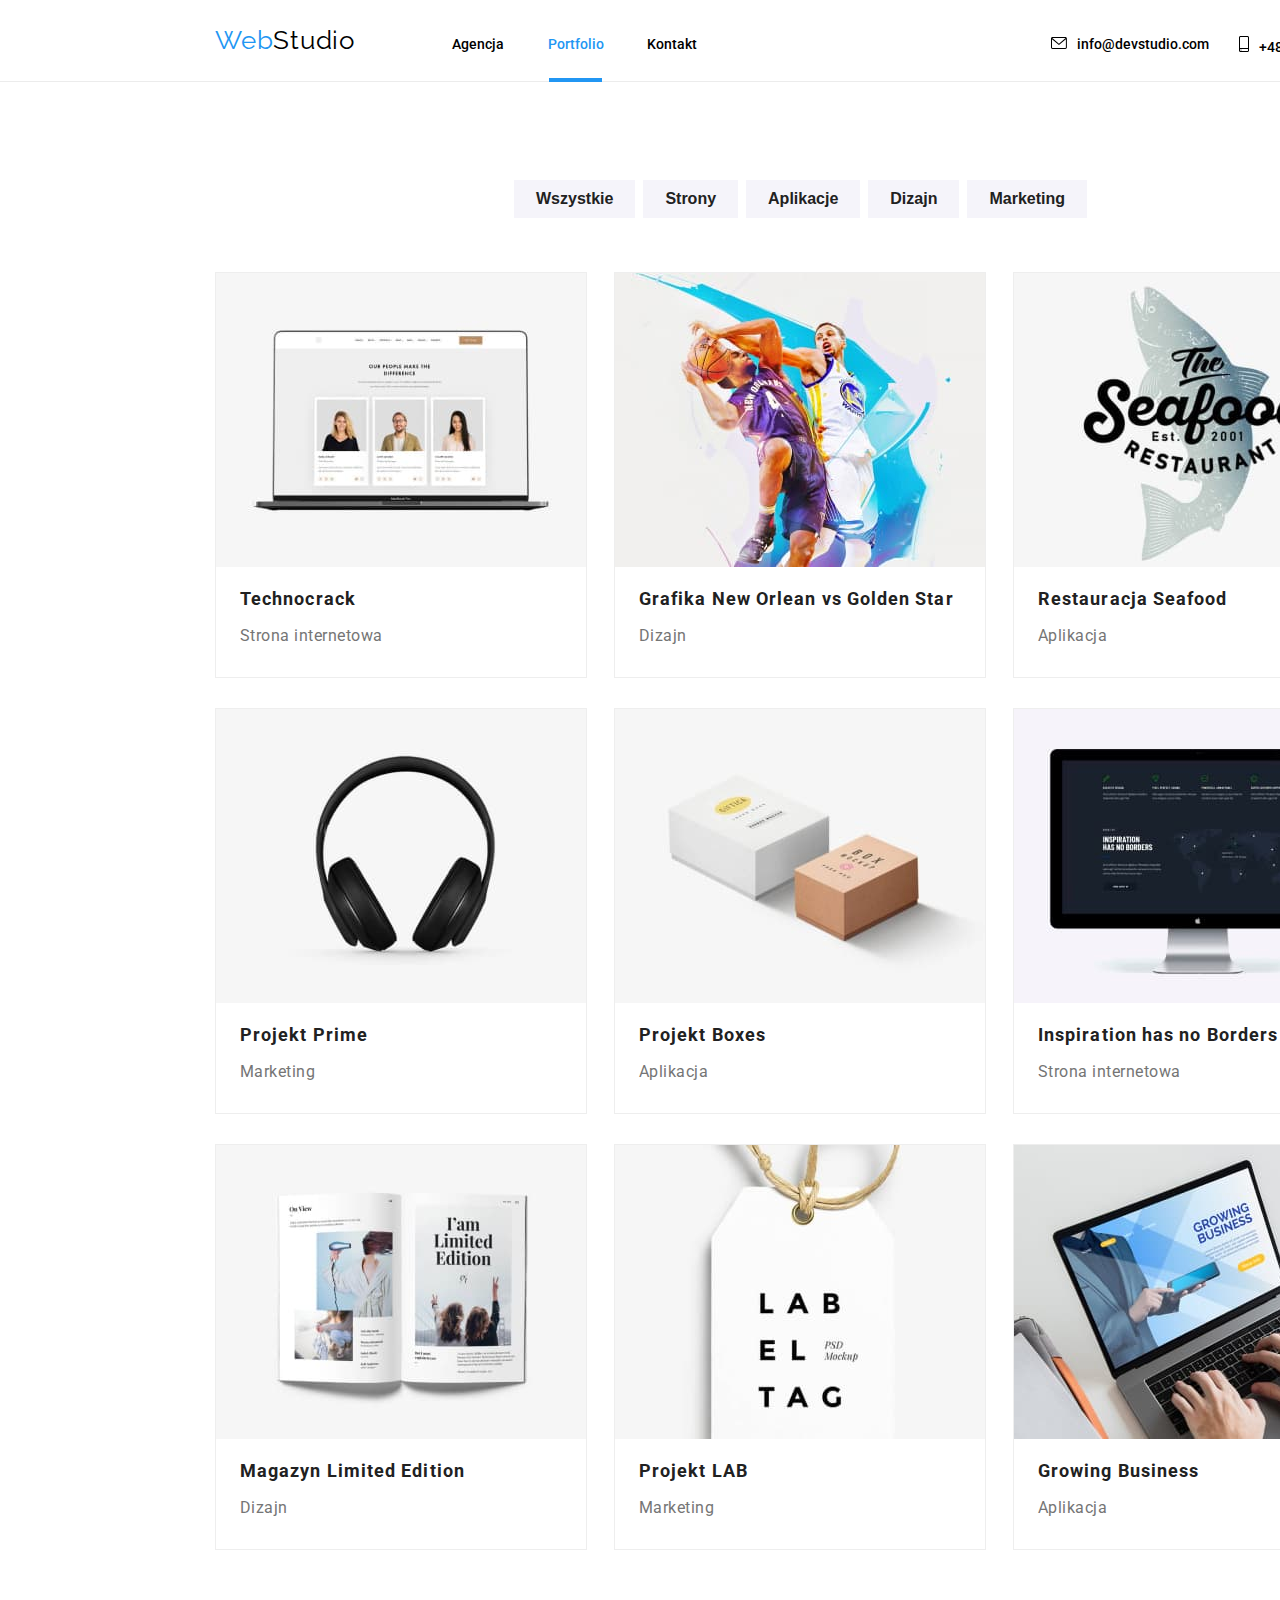
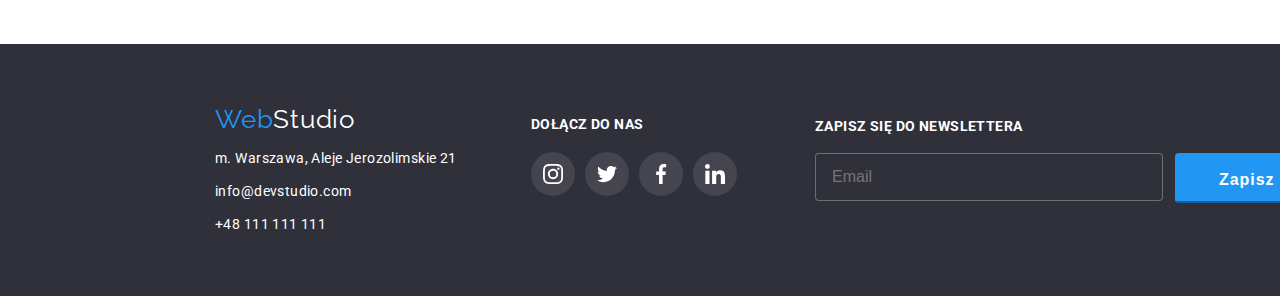
==== portfolio.html @ 8ea27a70 "Initial fiels" ====
<!DOCTYPE html>
<html lang="pl">

<head>
    <meta charset="UTF-8">
    <meta http-equiv="X-UA-Compatible" content="IE=edge">
    <meta name="viewport" content="width=device-width, initial-scale=1.0">
    <title>web-studio-portfolio</title>
    <link rel="preconnect" href="https://fonts.googleapis.com">
    <link rel="preconnect" href="https://fonts.gstatic.com" crossorigin>
    <link
        href="https://fonts.googleapis.com/css2?family=Raleway:wght@700&family=Roboto:wght@400;500;700;900&display=swap"
        rel="stylesheet">
    <style>
        @import url('https://fonts.googleapis.com/css2?family=Raleway:wght@700&family=Roboto:wght@400;500;700;900&display=swap');
    </style>
    <link rel="stylesheet" href="./css/modern-normalize.css">
    <link rel="stylesheet" href="./css/main.css">
</head>

<body>
    <header>
        <div class="header--portfolio">
            <div class="header__logo"><a class="link link--header" href="index.html" title="WebStudio">
                    <span class="logo">Web</span><span class="logo logo--header">Studio</span></a>
                <nav class="header-nav">
                    <div class="header-nav-subpages">
                        <ul class="ul">
                            <li class="header-nav-subpages__element">
                                <a class="link link--header" href="index.html" title="WebStudio">Agencja</a>
                                <div class="header__linkUnderline"></div>
                            </li>
                            <li class="header-nav-subpages__element">
                                <a class="link link--active" href="portfolio.html"
                                    title="Portfolio WebStudio">Portfolio</a>
                            </li>
                            <li class="header-nav-subpages__element">
                                <a class="link link--header" href="kontakt.html" title="Kontakt">Kontakt</a>
                                <div class="header__linkUnderline"></div>
                            </li>
                        </ul>
                    </div>
                    <div class="header-nav-contact">
                        <ul class="ul header-nav-contact_list">
                            <li class="header-nav-contact__element">
                                <a class="link link--header" href="mailto:info@devstudio.com"><svg
                                        id="header-nav-contact__icon-envelope">
                                        <use href="./images/icons.svg#icon-envelope"></use>
                                    </svg>info@devstudio.com</a>
                            </li>
                            <li class="header-nav-contact__element">
                                <a class="link link--header" href="tel:+48111111"><svg
                                        id="header-nav-contact__icon-smartphone">
                                        <use href="./images/icons.svg#icon-smartphone"></use>
                                    </svg>+48 111 111 111</a>
                            </li>
                        </ul>
                    </div>
                </nav>
            </div>
        </div>
    </header>
    <main class="container">
        <div class="portfolio">
            <nav class="portfolio-nav">
                <ul class="portfolio-nav__subpages">
                    <li>
                        <div class="portfolio-nav__subpage"><button class="portfolio-nav__btn"
                                type="button">Wszystkie</button>
                        </div>
                    </li>
                    <li>
                        <div class="portfolio-nav__subpage"><button class="portfolio-nav__btn"
                                type="button">Strony</button>
                        </div>
                    </li>
                    <li>
                        <div class="portfolio-nav__subpage"><button class="portfolio-nav__btn"
                                type="button">Aplikacje</button>
                        </div>
                    </li>
                    <li>
                        <div class="portfolio-nav__subpage"><button class="portfolio-nav__btn"
                                type="button">Dizajn</button>
                        </div>
                    </li>
                    <li>
                        <div class="portfolio-nav__subpage"><button class="portfolio-nav__btn"
                                type="button">Marketing</button>
                        </div>
                    </li>
                </ul>
            </nav>
        </div>
        <div class="section--portfolio">
            <ul class="ul portfolio__cards">
                <li class="portfolio__card">
                    <div class="portfolio__photo">
                        <figure class="portfolio__figure">
                            <img src="./images/technocrack.jpg" alt="photo of laptop with open webpage of some company"
                                width="370" height="294">
                            <p class="portfolio__text">Technocrack jest popularną platformą wykorzystywaną do
                                rozpowszechniania
                                koronawirusa. Firmy wykorzystują tę platformę do celów szpiegowskich i ataków na
                                niezabezpieczone serwery konkurencji</p>
                        </figure>
                    </div>
                    <div class="portfolio__figcaption">
                        <div class="portfolio__projectName">Technocrack</div>
                        <div class="portfolio__projectType">Strona internetowa</div>
                    </div>
                </li>
                <li class="portfolio__card">
                    <div class="portfolio__photo">
                        <figure class="portfolio__figure">
                            <img src="./images/grafika-new-orlean-vs-golden-star.jpg"
                                alt="two basketball players form New Orlean and Golden Stars teams" width="370"
                                height="294">
                            <p class="portfolio__text">Technocrack jest popularną platformą wykorzystywaną do
                                rozpowszechniania
                                koronawirusa. Firmy wykorzystują tę platformę do celów szpiegowskich i ataków na
                                niezabezpieczone serwery konkurencji</p>
                        </figure>
                    </div>
                    <div class="portfolio__figcaption">
                        <div class="portfolio__projectName">Grafika New Orlean vs Golden Star</div>
                        <div class="portfolio__projectType">Dizajn</div>
                    </div>
                </li>
                <li class="portfolio__card">
                    <div class="portfolio__photo">
                        <figure class="portfolio__figure">
                            <img src="./images/restauracja-seafood.jpg"
                                alt="Logo of The Seafood restaurant with a picture of fhis" width="370" height="294">
                            <p class="portfolio__text">Technocrack jest popularną platformą wykorzystywaną do
                                rozpowszechniania
                                koronawirusa. Firmy wykorzystują tę platformę do celów szpiegowskich i ataków na
                                niezabezpieczone serwery konkurencji</p>
                        </figure>
                    </div>
                    <div class="portfolio__figcaption">
                        <div class="portfolio__projectName">Restauracja Seafood</div>
                        <div class="portfolio__projectType">Aplikacja</div>
                    </div>
                </li>
                <li class="portfolio__card">
                    <div class="portfolio__photo">
                        <figure class="portfolio__figure">
                            <img src="./images/projekt-prime.jpg" alt="Black headphones" width="370" height="294">
                            <p class="portfolio__text">Technocrack jest popularną platformą wykorzystywaną do
                                rozpowszechniania
                                koronawirusa. Firmy wykorzystują tę platformę do celów szpiegowskich i ataków na
                                niezabezpieczone serwery konkurencji</p>
                        </figure>
                    </div>
                    <div class="portfolio__figcaption">
                        <div class="portfolio__projectName">Projekt Prime</div>
                        <div class="portfolio__projectType">Marketing</div>
                    </div>
                </li>
                <li class="portfolio__card">
                    <div class="portfolio__photo">
                        <figure class="portfolio__figure">
                            <img src="./images/projekt-boxes.jpg" alt="Two boxes biger white and smaller orange"
                                width="370" height="294">
                            <p class="portfolio__text">Technocrack jest popularną platformą wykorzystywaną do
                                rozpowszechniania
                                koronawirusa. Firmy wykorzystują tę platformę do celów szpiegowskich i ataków na
                                niezabezpieczone serwery konkurencji</p>
                        </figure>
                    </div>
                    <div class="portfolio__figcaption">
                        <div class="portfolio__projectName">Projekt Boxes</div>
                        <div class="portfolio__projectType">Aplikacja</div>
                    </div>
                </li>
                <li class="portfolio__card">
                    <div class="portfolio__photo">
                        <figure class="portfolio__figure">
                            <img src="./images/inspiration-has-no-borders.jpg" alt="Apple Macintosh" width="370"
                                height="294">
                            <p class="portfolio__text">Technocrack jest popularną platformą wykorzystywaną do
                                rozpowszechniania
                                koronawirusa. Firmy wykorzystują tę platformę do celów szpiegowskich i ataków na
                                niezabezpieczone serwery konkurencji</p>
                        </figure>
                    </div>
                    <div class="portfolio__figcaption">
                        <div class="portfolio__projectName">Inspiration has no Borders</div>
                        <div class="portfolio__projectType">Strona internetowa</div>
                    </div>
                </li>
                <li class="portfolio__card">
                    <div class="portfolio__photo">
                        <figure class="portfolio__figure">
                            <img src="./images/magazyn-limited-edition.jpg" alt="Apple Macintosh" width="370"
                                height="294">
                            <p class="portfolio__text">Technocrack jest popularną platformą wykorzystywaną do
                                rozpowszechniania
                                koronawirusa. Firmy wykorzystują tę platformę do celów szpiegowskich i ataków na
                                niezabezpieczone serwery konkurencji</p>
                        </figure>
                    </div>
                    <div class="portfolio__figcaption">
                        <div class="portfolio__projectName">Magazyn Limited Edition</div>
                        <div class="portfolio__projectType">Dizajn</div>
                    </div>
                </li>
                <li class="portfolio__card">
                    <div class="portfolio__photo">
                        <figure class="portfolio__figure">
                            <img src="./images/projekt-lab.jpg" alt="White label with black text" width="370"
                                height="294">
                            <p class="portfolio__text">Technocrack jest popularną platformą wykorzystywaną do
                                rozpowszechniania
                                koronawirusa. Firmy wykorzystują tę platformę do celów szpiegowskich i ataków na
                                niezabezpieczone serwery konkurencji</p>
                        </figure>
                    </div>
                    <div class="portfolio__figcaption">
                        <div class="portfolio__projectName">Projekt LAB</div>
                        <div class="portfolio__projectType">Marketing</div>
                    </div>
                </li>
                <li class="portfolio__card">
                    <div class="portfolio__photo">
                        <figure class="portfolio__figure">
                            <img src="./images/growing-business.jpg" alt="person working on a laptop" width="370"
                                height="294">
                            <p class="portfolio__text">Technocrack jest popularną platformą wykorzystywaną do
                                rozpowszechniania
                                koronawirusa. Firmy wykorzystują tę platformę do celów szpiegowskich i ataków na
                                niezabezpieczone serwery konkurencji</p>
                        </figure>
                    </div>
                    <div class="portfolio__figcaption">
                        <div class="portfolio__projectName">Growing Business</div>
                        <div class="portfolio__projectType">Aplikacja</div>
                    </div>
                </li>
            </ul>
        </div>
    </main>
    <footer class="footer">
        <div class="footer-left-part">
            <div class="footer__logo"><a class="link link--footerLeftPart" href="index.html" title="WebStudio"><span
                        class="logo">Web</span><span class="logo logo--footer">Studio</span></a>
            </div>
            <address class="footer-left-part__address">m. Warszawa, Aleje Jerozolimskie 21</address>
            <div class="footer-left-part__linkMail"><a class="link link--footerLeftPart"
                    href="mailto:info@devstudio.com">info@devstudio.com</a>
            </div>
            <div class="footer-left-part__linkPhone"><a class="link link--footerLeftPart" href="tel:+48111111">+48 111
                    111 111</a></div>
        </div>
        <div class="footer-middle-part">
            <h3 class="footer-middle-part__h3">dołącz do nas</h3>
            <ul class="ul footer-middle-part__socialMedia">
                <li><a class="footer-middle-part__socialMediaLink" href="https://www.instagram.com/" target="_blank"
                        title="istagram">
                        <div class="footer-middle-part__socialMediaCircle">
                            <svg class="footer-middle-part__icon">
                                <use href="./images/icons.svg#icon-instagram-2"></use>
                            </svg>
                        </div>
                    </a>
                </li>
                <li><a class="footer-middle-part__socialMediaLink" href="https://www.twitter.com/" target="_blank"
                        title="twitter">
                        <div class="footer-middle-part__socialMediaCircle">
                            <svg class="footer-middle-part__icon">
                                <use href="./images/icons.svg#icon-twitter-1"></use>
                            </svg>
                        </div>
                    </a>
                </li>
                <li class="li-social-media"><a class="footer-middle-part__socialMediaLink"
                        href="https://www.facebook.com/" target="_blank" title="facebook">
                        <div class="footer-middle-part__socialMediaCircle">
                            <svg class="footer-middle-part__icon">
                                <use href="./images/icons.svg#icon-facebook-1"></use>
                            </svg>
                        </div>
                    </a>
                </li>
                <li class="li-social-media"><a class="footer-middle-part__socialMediaLink"
                        href="https://pl.linkedin.com/" target="_blank" title="facebook">
                        <div class="footer-middle-part__socialMediaCircle">
                            <svg class="footer-middle-part__icon">
                                <use href="./images/icons.svg#icon-linkedin-1"></use>
                            </svg>
                        </div>
                    </a>
                </li>
            </ul>
        </div>
        <div class="footer-right-part">
            <div class="footer-right-part__newsletter">
                <div class="footer-right-part__newsletterEmail">
                    <form name="newsletter-email">
                        <label class="footer-right-part__label">zapisz się do newslettera</label>
                        <input class="footer-right-part__inputLabel" type="text" name="newsletter-user-email"
                            placeholder="Email" />
                        <button class="footer-right-part__btn" type="submit">Zapisz się
                            <svg class="footer-right-part__icon">
                                <use href="./images/icons.svg#icon-send"></use>
                            </svg></button>
                    </form>
                </div>
            </div>
        </div>
    </footer>
</body>

</html>
---- css/main.css ----
body {
  width: 1600px;
  position: relative;
  height: 100%;
  margin: 0;
  font-family: Roboto, sans-serif;
}

img {
  display: block;
}

.is-hidden {
  opacity: 0;
  visibility: hidden;
  pointer-events: none;
}

#modal-window__btnAccept:disabled {
  position: absolute;
  top: 74px;
  left: 124px;
  margin: 0;
  width: 200px;
  height: 50px;
  background-color: #2196f3;
  opacity: 0.5;
  color: #fff;
  border: 1px solid #2196f3;
  border-radius: 4px;
  font-size: 16px;
  font-weight: 700;
  line-height: 30px;
  letter-spacing: 0.06em;
  text-align: center;
  cursor: not-allowed;
}

#modal-window__btnAccept {
  position: absolute;
  top: 74px;
  left: 124px;
  margin: 0;
  width: 200px;
  height: 50px;
  background-color: #2196f3;
  color: #fff;
  border: 1px solid #2196f3;
  border-radius: 4px;
  font-size: 16px;
  font-weight: 700;
  line-height: 30px;
  letter-spacing: 0.06em;
  text-align: center;
  cursor: pointer;
}

.section {
  width: 1200px;
  margin-right: 0px;
  padding-top: 94px;
}
.section--portfolio {
  padding-top: 50px;
  margin-left: 215px;
}

.link {
  text-decoration: none;
}
.link:hover, .link:focus {
  color: #2196f3;
  cursor: pointer;
  -webkit-transition: color 250ms cubic-bezier(0.4, 0, 0.2, 1), fill 250ms cubic-bezier(0.4, 0, 0.2, 1);
  transition: color 250ms cubic-bezier(0.4, 0, 0.2, 1), fill 250ms cubic-bezier(0.4, 0, 0.2, 1);
}
.link--header {
  color: black;
}
.link--active {
  color: #2196f3;
  text-decoration: none;
}
.link--active::after {
  content: "";
  width: 53px;
  height: 4px;
  background-color: #2196f3;
  position: absolute;
  top: 44px;
  right: 0;
  bottom: 0;
  left: 0;
  margin: auto;
  display: block;
}
.link:hover > .logo--header, .linkfocus > .logo--header {
  color: #2196f3;
}
.link--header:hover > svg, .link--header:focus > svg {
  fill: #2196f3;
}
.link--header:focus + .link__linkUnderline {
  display: block;
}
.link--header:hover + .header__linkUnderline, .link--header:focus + .header__linkUnderline {
  display: block;
}
.link:hover > .logo--footer {
  color: #2196f3;
}
.link--footerLeftPart {
  color: #ffffff;
}

ul {
  padding: 0;
  margin: 0;
  list-style-type: none;
  display: -webkit-box;
  display: -ms-flexbox;
  display: flex;
  -webkit-box-pack: justify;
      -ms-flex-pack: justify;
          justify-content: space-between;
}

.header {
  width: 1600px;
  margin-right: 0px;
}
.header--portfolio {
  border-bottom: 1px solid #ececec;
}
.header__logo {
  margin-left: 215px;
  padding: 25px 0px;
}
.header__linkUnderline {
  content: "";
  width: 53px;
  height: 4px;
  background-color: #2196f3;
  position: absolute;
  top: 44px;
  right: 0;
  bottom: 0;
  left: 0;
  margin: auto;
  display: none;
}

.logo {
  font-family: "Raleway", sans-serif;
  font-size: 26px;
  line-height: 1.2;
  letter-spacing: 0.03em;
  color: #2196f3;
}
.logo--header {
  color: #000000;
}
.logo--header:hover {
  color: #2196f3;
}
.logo--footer {
  color: #ffffff;
}
.logo--footer:hover {
  color: #2196f3;
}

.header-nav {
  display: inline-block;
  padding-left: 93px;
}

.header-nav-subpages {
  display: inline-block;
  width: 245px;
}
.header-nav-subpages__list {
  padding: 0;
  margin: 0;
  list-style-type: none;
  display: -webkit-box;
  display: -ms-flexbox;
  display: flex;
  -webkit-box-pack: justify;
      -ms-flex-pack: justify;
          justify-content: space-between;
}
.header-nav-subpages__element {
  font-size: 14px;
  font-weight: 500;
  margin: 0px;
  position: relative;
}

.header-nav-contact {
  display: inline-block;
  padding-left: 350px;
}
.header-nav-contact__list {
  width: 32px;
  -webkit-box-align: center;
      -ms-flex-align: center;
          align-items: center;
}
.header-nav-contact__element {
  font-size: 14px;
  font-weight: 500;
}
.header-nav-contact__element > a > #header-nav-contact__icon-smartphone {
  width: 10px;
  height: 16px;
  margin-left: 30px;
  margin-right: 10px;
}
.header-nav-contact__element > a > #header-nav-contact__icon-envelope {
  width: 16px;
  height: 12px;
  margin-right: 10px;
}

.service-order {
  height: 600px;
  background-color: #2f303a;
  background-image: -webkit-gradient(linear, left top, left bottom, from(rgba(47, 48, 58, 0.4)), to(rgba(23, 26, 58, 0.4))), url("../images/main-index.jpg");
  background-image: linear-gradient(rgba(47, 48, 58, 0.4), rgba(23, 26, 58, 0.4)), url("../images/main-index.jpg");
}
.service-order__h1 {
  padding: 106px 52px 0 452px;
  margin: 0px;
  font-size: 44px;
  font-weight: 900;
  line-height: 60px;
  letter-spacing: 0.06em;
  text-align: center;
  color: #ffffff;
}
.service-order__btn {
  font-weight: 700;
  font-size: 16px;
  border: none;
  background-color: #2196f3;
  color: #ffffff;
  width: 200px;
  height: 50px;
  margin: 0;
  padding: 10px 41px 10px 42px;
  margin-top: 30px;
  margin-left: 700px;
  -webkit-box-shadow: 0px 4px 4px rgba(0, 0, 0, 0.15);
          box-shadow: 0px 4px 4px rgba(0, 0, 0, 0.15);
  border-radius: 4px;
}
.service-order__btn:hover, .service-order__btn:focus {
  cursor: pointer;
}

.presentation {
  width: 1200px;
  margin-left: 215px;
  margin-right: 0px;
}
.presentation__h2 {
  color: #212121;
  text-align: center;
  font-size: 36px;
  padding-bottom: 50px;
  margin: 0px;
}

.description {
  margin: 0;
  list-style-type: none;
  display: -webkit-box;
  display: -ms-flexbox;
  display: flex;
  -webkit-box-pack: justify;
      -ms-flex-pack: justify;
          justify-content: space-between;
}
.description__rectangle {
  width: 270px;
  height: 120px;
  background: #F5F4FA;
  border-radius: 4px;
  margin-bottom: 30px;
  margin-right: 0;
  position: relative;
}
.description__icons {
  display: block;
  height: 50%;
  width: 50%;
  position: absolute;
  top: 0;
  right: 0;
  bottom: 0;
  left: 0;
  margin: auto;
}
.description__h3 {
  color: #212121;
  margin: 0px;
  font-size: 14px;
  font-weight: 700;
  text-align: left;
  letter-spacing: 0.03em;
}
.description__text {
  font-size: 14px;
  color: #757575;
  margin-top: 10px;
  margin-bottom: 0px;
  line-height: 24px;
  letter-spacing: 0.03em;
  text-align: left;
}

.our-work {
  padding: 0;
  margin: 0;
  list-style-type: none;
  display: -webkit-box;
  display: -ms-flexbox;
  display: flex;
  -webkit-box-pack: justify;
      -ms-flex-pack: justify;
          justify-content: space-between;
}
.our-work__image {
  position: relative;
}
.our-work__backgroundForText {
  background: rgba(47, 48, 58, 0.8);
  height: 70px;
  position: absolute;
  bottom: 0;
  left: 0;
  right: 0;
  width: 100%;
}
.our-work__text {
  font-size: 14px;
  font-weight: 700;
  line-height: 70px;
  letter-spacing: 0.03em;
  text-align: center;
  text-transform: uppercase;
  color: #fff;
  margin: 0;
}

.our-team__figure {
  -webkit-box-shadow: 0px 2px 6px rgba(0, 0, 0, 0.1490196078), 0px 2px 2px rgba(0, 0, 0, 0.1490196078), 0px 4px 2px rgba(0, 0, 0, 0.1490196078);
          box-shadow: 0px 2px 6px rgba(0, 0, 0, 0.1490196078), 0px 2px 2px rgba(0, 0, 0, 0.1490196078), 0px 4px 2px rgba(0, 0, 0, 0.1490196078);
  border-radius: 0px 0px 4px 4px;
  margin: 0px;
}
.our-team__figcuption {
  font-size: 16px;
  font-weight: 500;
  line-height: 19px;
  letter-spacing: 0.03em;
  text-align: center;
  padding-top: 30px;
  padding-bottom: 30px;
  text-align: center;
}
.our-team__name {
  color: #212121;
}
.our-team__function {
  padding-top: 10px;
  color: #757575;
}
.our-team__socialMedia {
  padding-top: 16px;
  padding-left: 32px;
  padding-right: 32px;
}
.our-team__socialMediaCircle {
  fill: #AFB1B8;
  width: 44px;
  height: 44px;
  border-radius: 50%;
  position: relative;
}
.our-team__socialMediaIcon {
  width: 20px;
  height: 20px;
  position: absolute;
  top: 0;
  right: 0;
  bottom: 0;
  left: 0;
  margin: auto;
}
.our-team__socialMediaLink:hover > .our-team__socialMediaCircle, .our-team__socialMediaLink:focus > .our-team__socialMediaCircle {
  background-color: #2196f3;
  -webkit-transition: fill 250ms cubic-bezier(0.4, 0, 0.2, 1);
  transition: fill 250ms cubic-bezier(0.4, 0, 0.2, 1);
}
.our-team__socialMediaLink:hover > .our-team__socialMediaCircle > svg, .our-team__socialMediaLin:focus > .our-team__socialMediaCircle > svg {
  fill: #ffffff;
  -webkit-transition: fill 250ms cubic-bezier(0.4, 0, 0.2, 1);
  transition: fill 250ms cubic-bezier(0.4, 0, 0.2, 1);
}

.our-client__rectangle {
  height: 92px;
  width: 170px;
  border: 1px solid #AFB1B8;
  border-radius: 4px;
  fill: #AFB1B8;
  position: relative;
}
.our-client__icon {
  width: 106px;
  height: 60px;
  position: absolute;
  top: 0;
  right: 0;
  bottom: 0;
  left: 0;
  margin: auto;
}
.our-client__link:hover > .our-client__rectangle, .our-client__link:focus > .our-client__rectangle {
  border: 1px solid #2196f3;
  fill: #2196f3;
  -webkit-transition: border 250ms cubic-bezier(0.4, 0, 0.2, 1), fill 250ms cubic-bezier(0.4, 0, 0.2, 1);
  transition: border 250ms cubic-bezier(0.4, 0, 0.2, 1), fill 250ms cubic-bezier(0.4, 0, 0.2, 1);
}
.our-client__link:hover > .icon-rectangle-clients, .our-client__link:focus > .icon-rectangle-clients {
  border: 1px solid #2196f3;
  fill: #2196f3;
  -webkit-transition: border 250ms cubic-bezier(0.4, 0, 0.2, 1), fill 250ms cubic-bezier(0.4, 0, 0.2, 1);
  transition: border 250ms cubic-bezier(0.4, 0, 0.2, 1), fill 250ms cubic-bezier(0.4, 0, 0.2, 1);
}

.footer {
  display: -webkit-box;
  display: -ms-flexbox;
  display: flex;
  height: 252px;
  background-color: #2f303a;
  color: #ffffff;
  margin-top: 94px;
}

.footer-left-part {
  width: 246px;
  display: -webkit-box;
  display: -ms-flexbox;
  display: flex;
  -webkit-box-orient: vertical;
  -webkit-box-direction: normal;
      -ms-flex-direction: column;
          flex-direction: column;
  -webkit-box-align: start;
      -ms-flex-align: start;
          align-items: flex-start;
  padding-top: 60px;
  margin-left: 215px;
}
.footer-left-part__address {
  font-style: normal;
  font-size: 14px;
  line-height: 24px;
  letter-spacing: 0.03em;
  margin-top: 11px;
}
.footer-left-part__linkMail {
  font-size: 14px;
  line-height: 24px;
  letter-spacing: 0.03em;
  padding-top: 9px;
}
.footer-left-part__linkPhone {
  font-size: 14px;
  line-height: 24px;
  letter-spacing: 0.03em;
  padding-top: 9px;
}

.footer-middle-part {
  width: 206px;
  margin-left: 70px;
  display: -webkit-box;
  display: -ms-flexbox;
  display: flex;
  -webkit-box-orient: vertical;
  -webkit-box-direction: normal;
      -ms-flex-direction: column;
          flex-direction: column;
  -webkit-box-align: start;
      -ms-flex-align: start;
          align-items: flex-start;
  padding-top: 58px;
}
.footer-middle-part__h3 {
  text-transform: uppercase;
  margin-bottom: 20px;
  font-size: 14px;
  font-weight: 700;
  letter-spacing: 0.03em;
}
.footer-middle-part__socialMedia {
  width: 206px;
  margin: 0;
}
.footer-middle-part__socialMediaCircle {
  fill: #ffffff;
  width: 44px;
  height: 44px;
  border-radius: 50%;
  position: relative;
  background: rgba(255, 255, 255, 0.1019607843);
}
.footer-middle-part__socialMediaCircle:hover, .footer-middle-part__socialMediaCircle:focus {
  background-color: #2196f3;
  -webkit-transition: background-color 250ms cubic-bezier(0.4, 0, 0.2, 1);
  transition: background-color 250ms cubic-bezier(0.4, 0, 0.2, 1);
}
.footer-middle-part__socialMediaCircle:hover > svg, .footer-middle-part__socialMediaCircle:focus > svg {
  fill: #ffffff;
  -webkit-transition: fill 250ms cubic-bezier(0.4, 0, 0.2, 1);
  transition: fill 250ms cubic-bezier(0.4, 0, 0.2, 1);
}
.footer-middle-part__socialMediaLink:hover > .footer-middle-part__socialMediaCircle, .footer-middle-part__socialMediaLink:focus > .footer-middle-part__socialMediaCircle {
  background-color: #2196f3;
  -webkit-transition: background-color 250ms cubic-bezier(0.4, 0, 0.2, 1);
  transition: background-color 250ms cubic-bezier(0.4, 0, 0.2, 1);
}
.footer-middle-part__socialMediaLink:hover > .footer-middle-part__socialMediaCircle > svg, .footer-middle-part__socialMediaLink:focus > .footer-middle-part__socialMediaCircle > svg {
  fill: #ffffff;
  -webkit-transition: fill 250ms cubic-bezier(0.4, 0, 0.2, 1);
  transition: fill 250ms cubic-bezier(0.4, 0, 0.2, 1);
}
.footer-middle-part__icon {
  width: 20px;
  height: 20px;
  position: absolute;
  top: 0;
  right: 0;
  bottom: 0;
  left: 0;
  margin: auto;
}

.footer-right-part {
  width: 570px;
  margin-left: 78px;
  padding-top: 72px;
  display: -webkit-box;
  display: -ms-flexbox;
  display: flex;
}
.footer-right-part__newsletter {
  height: 86px;
  width: 358px;
}
.footer-right-part__newsletterEmail {
  width: 350px;
}
.footer-right-part__label {
  text-transform: uppercase;
  font-size: 14px;
  font-weight: 700;
  letter-spacing: 0.03em;
  line-height: 16px;
  text-align: left;
  position: relative;
}
.footer-right-part__inputLabel {
  margin-top: 18px;
  background: #2f303a;
  border: 1px solid rgba(255, 255, 255, 0.3019607843);
  width: 330px;
  border-radius: 4px;
  padding: 14px 0 14px 16px;
  font-size: 16px;
}
.footer-right-part__btn {
  height: 50px;
  width: 200px;
  padding-top: 10px;
  padding-bottom: 10px;
  padding-left: 42px;
  margin-top: 18px;
  margin-left: 12px;
  font-weight: 700;
  font-size: 16px;
  line-height: 30px;
  letter-spacing: 0.06em;
  text-align: left;
  color: #ffffff;
  border-radius: 4px;
  border-color: #2196f3;
  background: #2196f3;
  position: absolute;
}
.footer-right-part__btn:hover, .footer-right-part__btn:focus {
  -webkit-box-shadow: 0px 4px 4px 0px rgba(0, 0, 0, 0.1490196078);
          box-shadow: 0px 4px 4px 0px rgba(0, 0, 0, 0.1490196078);
  cursor: pointer;
  -webkit-transition: -webkit-box-shadow 250ms cubic-bezier(0.4, 0, 0.2, 1);
  transition: -webkit-box-shadow 250ms cubic-bezier(0.4, 0, 0.2, 1);
  transition: box-shadow 250ms cubic-bezier(0.4, 0, 0.2, 1);
  transition: box-shadow 250ms cubic-bezier(0.4, 0, 0.2, 1), -webkit-box-shadow 250ms cubic-bezier(0.4, 0, 0.2, 1);
}
.footer-right-part__btn > svg, .footer-right-part__btn > svg {
  fill: #ffffff;
  -webkit-transition: fill 250ms cubic-bezier(0.4, 0, 0.2, 1);
  transition: fill 250ms cubic-bezier(0.4, 0, 0.2, 1);
}
.footer-right-part__icon {
  position: absolute;
  top: 13px;
  margin-left: 24px;
  fill: #212121;
  width: 24px;
  height: 24px;
  -webkit-box-align: center;
      -ms-flex-align: center;
          align-items: center;
}

.backdrop {
  width: 100%;
  height: 100%;
  background: rgba(0, 0, 0, 0.2);
  position: absolute;
  top: 0;
  right: 0;
  bottom: 0;
  left: 0;
}
.backdrop--is-hidden {
  opacity: 0;
  visibility: hidden;
  pointer-events: none;
}

.modal-window {
  width: 528px;
  height: 581px;
  background: #ffffff;
  -webkit-box-shadow: 0px 2px 1px 0px rgba(0, 0, 0, 0.2), 0px 1px 1px 0px rgba(0, 0, 0, 0.1411764706), 0px 1px 3px 0px rgba(0, 0, 0, 0.1215686275);
          box-shadow: 0px 2px 1px 0px rgba(0, 0, 0, 0.2), 0px 1px 1px 0px rgba(0, 0, 0, 0.1411764706), 0px 1px 3px 0px rgba(0, 0, 0, 0.1215686275);
  position: sticky;
  z-index: 1;
  top: 221px;
  left: 536px;
  right: 536px;
  bottom: 222px;
  right: 536px;
}
.modal-window__btnClose {
  background-color: #fff;
  color: #212121;
  width: 30px;
  height: 30px;
  border: 1px solid rgba(0, 0, 0, 0.1019607843);
  border-radius: 50%;
  margin: 0;
  margin-top: 8px;
  margin-left: 490px;
  position: relative;
}
.modal-window__btnClose:hover, .modal-window__btnClose:focus {
  background-color: rgb(105, 103, 103);
  color: #212121;
  cursor: pointer;
}
.modal-window__iconClose {
  width: 11px;
  height: 11px;
  position: absolute;
  top: 8px;
  right: 8px;
}
.modal-window__forms {
  padding-top: 2px;
  padding-left: 40px;
  padding-right: 40px;
  height: auto;
}
.modal-window__h3 {
  margin: 0;
  width: 448px;
  font-size: 20px;
  line-height: 23px;
  letter-spacing: 0.03em;
  text-align: center;
  color: #212121;
}
.modal-window__form {
  width: 448px;
  padding-top: 10px;
  position: relative;
  border: 0px solid;
}
.modal-window_formLabel {
  margin-top: 10px;
  margin-bottom: 4px;
  font-size: 12px;
  line-height: 14px;
  letter-spacing: 0.01em;
  text-align: left;
  color: #757575;
}
.modal-window__formIcon {
  width: 448px;
  height: 40px;
  position: relative;
  border: 1px solid rgba(33, 33, 33, 0.2);
}
.modal-window__formIcon:hover, .modal-window__formIcon:focus {
  width: 448px;
  height: 40px;
  position: relative;
  border: 1px solid #2196f3;
}
.modal-window__formIcon:hover > svg, .modal-window__formIcon:focus > svg {
  fill: #2196f3;
}
.modal-window__input {
  outline: none;
  border: none;
  width: 416px;
  padding-left: 30px;
  height: 35px;
  padding-top: 2px;
  left: 42px;
}
.modal-window__icon {
  fill: #212121;
  position: absolute;
}
.modal-window__icon--Person {
  top: 8px;
  left: 9px;
  width: 18px;
  height: 18px;
}
.modal-window__icon--Phone {
  top: 9px;
  left: 9px;
  width: 18px;
  height: 18px;
}
.modal-window__icon--Email {
  top: 10px;
  left: 9px;
  width: 21px;
  height: 18px;
}
.modal-window__comment {
  width: 448px;
  height: 120px;
  border: 1px solid rgba(33, 33, 33, 0.2);
}
.modal-window__comment:hover {
  border: 1px solid #2196f3;
}
.modal-window__comment:hover > .modal-window__commentText::-webkit-input-placeholder {
  color: #2196f3;
}
.modal-window__comment:hover > .modal-window__commentText::-moz-placeholder {
  color: #2196f3;
}
.modal-window__comment:hover > .modal-window__commentText:-ms-input-placeholder {
  color: #2196f3;
}
.modal-window__comment:hover > .modal-window__commentText::-ms-input-placeholder {
  color: #2196f3;
}
.modal-window__comment:hover > .modal-window__commentText::placeholder {
  color: #2196f3;
}
.modal-window__commentText {
  outline: none;
  margin-top: 1px;
  margin-left: 16px;
  width: 416px;
  height: 114px;
  resize: none;
  border: none;
}
.modal-window__accept {
  position: relative;
  width: 420px;
  display: -webkit-box;
  display: -ms-flexbox;
  display: flex;
}
.modal-window__regulations {
  width: 16px;
  height: 15px;
  position: absolute;
  top: 25px;
  left: 14px;
}
.modal-window__acceptLabel {
  display: block;
  width: 397px;
  position: absolute;
  top: 23px;
  left: 37px;
  margin: 0;
  font-size: 14px;
  line-height: 24px;
  letter-spacing: 0.03em;
  color: #757575;
}
.modal-window__acceptLabel > a {
  text-decoration: none;
  color: #2196f3;
}

.portfolio {
  width: 1200px;
  margin-left: 215px;
  margin-right: 0px;
  padding-top: 94px;
}
.portfolio__cards {
  -ms-flex-wrap: wrap;
      flex-wrap: wrap;
  row-gap: 30px;
  width: 1170px;
}
.portfolio__card {
  line-height: 26px;
  width: 370px;
  height: 404px;
  border: 1px solid #eeeeee;
}
.portfolio__card:hover .portfolio__text {
  -webkit-transform: translateY(0);
          transform: translateY(0);
  cursor: pointer;
  visibility: visible;
  overflow: hidden;
}
.portfolio__card:hover {
  cursor: pointer;
  -webkit-box-shadow: 14px 12px 6px 0px rgba(0, 0, 0, 0.1490196078), 0px 4px 4px 0px rgba(0, 0, 0, 0.1490196078), 0px 1px 1px 0px rgba(0, 0, 0, 0.1490196078);
          box-shadow: 14px 12px 6px 0px rgba(0, 0, 0, 0.1490196078), 0px 4px 4px 0px rgba(0, 0, 0, 0.1490196078), 0px 1px 1px 0px rgba(0, 0, 0, 0.1490196078);
  -webkit-transition: -webkit-box-shadow 250ms cubic-bezier(0.4, 0, 0.2, 1);
  transition: -webkit-box-shadow 250ms cubic-bezier(0.4, 0, 0.2, 1);
  transition: box-shadow 250ms cubic-bezier(0.4, 0, 0.2, 1);
  transition: box-shadow 250ms cubic-bezier(0.4, 0, 0.2, 1), -webkit-box-shadow 250ms cubic-bezier(0.4, 0, 0.2, 1);
}
.portfolio__photo {
  width: auto;
  height: 294px;
  position: relative;
  overflow: hidden;
}
.portfolio__figure {
  margin: 0;
  width: 100%;
  height: 100%;
  overflow: hidden;
}
.portfolio__text {
  background: #2196f3;
  color: #FFFFFF;
  font-size: 18px;
  font-weight: 400;
  line-height: 28px;
  letter-spacing: 0.03em;
  text-align: left;
  margin: 0;
  padding: 49px 45px 0px 24px;
  width: 100%;
  height: 295.333px;
  position: absolute;
  top: 0;
  bottom: 0;
  display: block;
  visibility: hidden;
  -webkit-transform: translateY(100%);
          transform: translateY(100%);
  -webkit-transition: -webkit-transform 250ms cubic-bezier(0.4, 0, 0.2, 1);
  transition: -webkit-transform 250ms cubic-bezier(0.4, 0, 0.2, 1);
  transition: transform 250ms cubic-bezier(0.4, 0, 0.2, 1);
  transition: transform 250ms cubic-bezier(0.4, 0, 0.2, 1), -webkit-transform 250ms cubic-bezier(0.4, 0, 0.2, 1);
}
.portfolio__figcaption {
  width: 370px;
  padding-left: 24px;
  margin-top: 14px;
}
.portfolio__projectName {
  color: #212121;
  font-size: 18px;
  font-weight: 700;
  line-height: 36px;
  letter-spacing: 0.06em;
}
.portfolio__projectType {
  font-size: 16px;
  line-height: 30px;
  letter-spacing: 0.03em;
  text-align: left;
  color: #757575;
  padding-top: 4px;
  padding-bottom: 20px;
}

.portfolio-nav {
  display: -webkit-box;
  display: -ms-flexbox;
  display: flex;
  -webkit-box-pack: justify;
      -ms-flex-pack: justify;
          justify-content: space-between;
  padding-left: 295px;
}
.portfolio-nav__subpages {
  padding: 0;
  margin: 0;
  list-style-type: none;
  display: -webkit-box;
  display: -ms-flexbox;
  display: flex;
  -webkit-box-pack: justify;
      -ms-flex-pack: justify;
          justify-content: space-between;
}
.portfolio-nav__subpage {
  height: 38px;
  font-size: 14px;
  letter-spacing: 0.03em;
  margin: 4px;
  float: left;
}
.portfolio-nav__btn {
  font-weight: 700;
  font-size: 16px;
  border: none;
  background-color: #F5F4FA;
  color: #212121;
  height: 38px;
  width: auto;
  padding: 6px 22px;
}
.portfolio-nav__btn:hover, .portfolio-nav__btn:focus {
  background-color: #2196f3;
  color: #ffffff;
  cursor: pointer;
  -webkit-box-shadow: -12px -12px 6px 0px rgba(0, 0, 0, 0.1490196078), 0px 4px 4px 0px rgba(0, 0, 0, 0.1490196078), 0px 1px 1px 0px rgba(0, 0, 0, 0.1490196078);
          box-shadow: -12px -12px 6px 0px rgba(0, 0, 0, 0.1490196078), 0px 4px 4px 0px rgba(0, 0, 0, 0.1490196078), 0px 1px 1px 0px rgba(0, 0, 0, 0.1490196078);
  -webkit-transition: background-color 250ms cubic-bezier(0.4, 0, 0.2, 1), color 250ms cubic-bezier(0.4, 0, 0.2, 1), -webkit-box-shadow 250ms cubic-bezier(0.4, 0, 0.2, 1);
  transition: background-color 250ms cubic-bezier(0.4, 0, 0.2, 1), color 250ms cubic-bezier(0.4, 0, 0.2, 1), -webkit-box-shadow 250ms cubic-bezier(0.4, 0, 0.2, 1);
  transition: background-color 250ms cubic-bezier(0.4, 0, 0.2, 1), color 250ms cubic-bezier(0.4, 0, 0.2, 1), box-shadow 250ms cubic-bezier(0.4, 0, 0.2, 1);
  transition: background-color 250ms cubic-bezier(0.4, 0, 0.2, 1), color 250ms cubic-bezier(0.4, 0, 0.2, 1), box-shadow 250ms cubic-bezier(0.4, 0, 0.2, 1), -webkit-box-shadow 250ms cubic-bezier(0.4, 0, 0.2, 1);
}/*# sourceMappingURL=main.css.map */
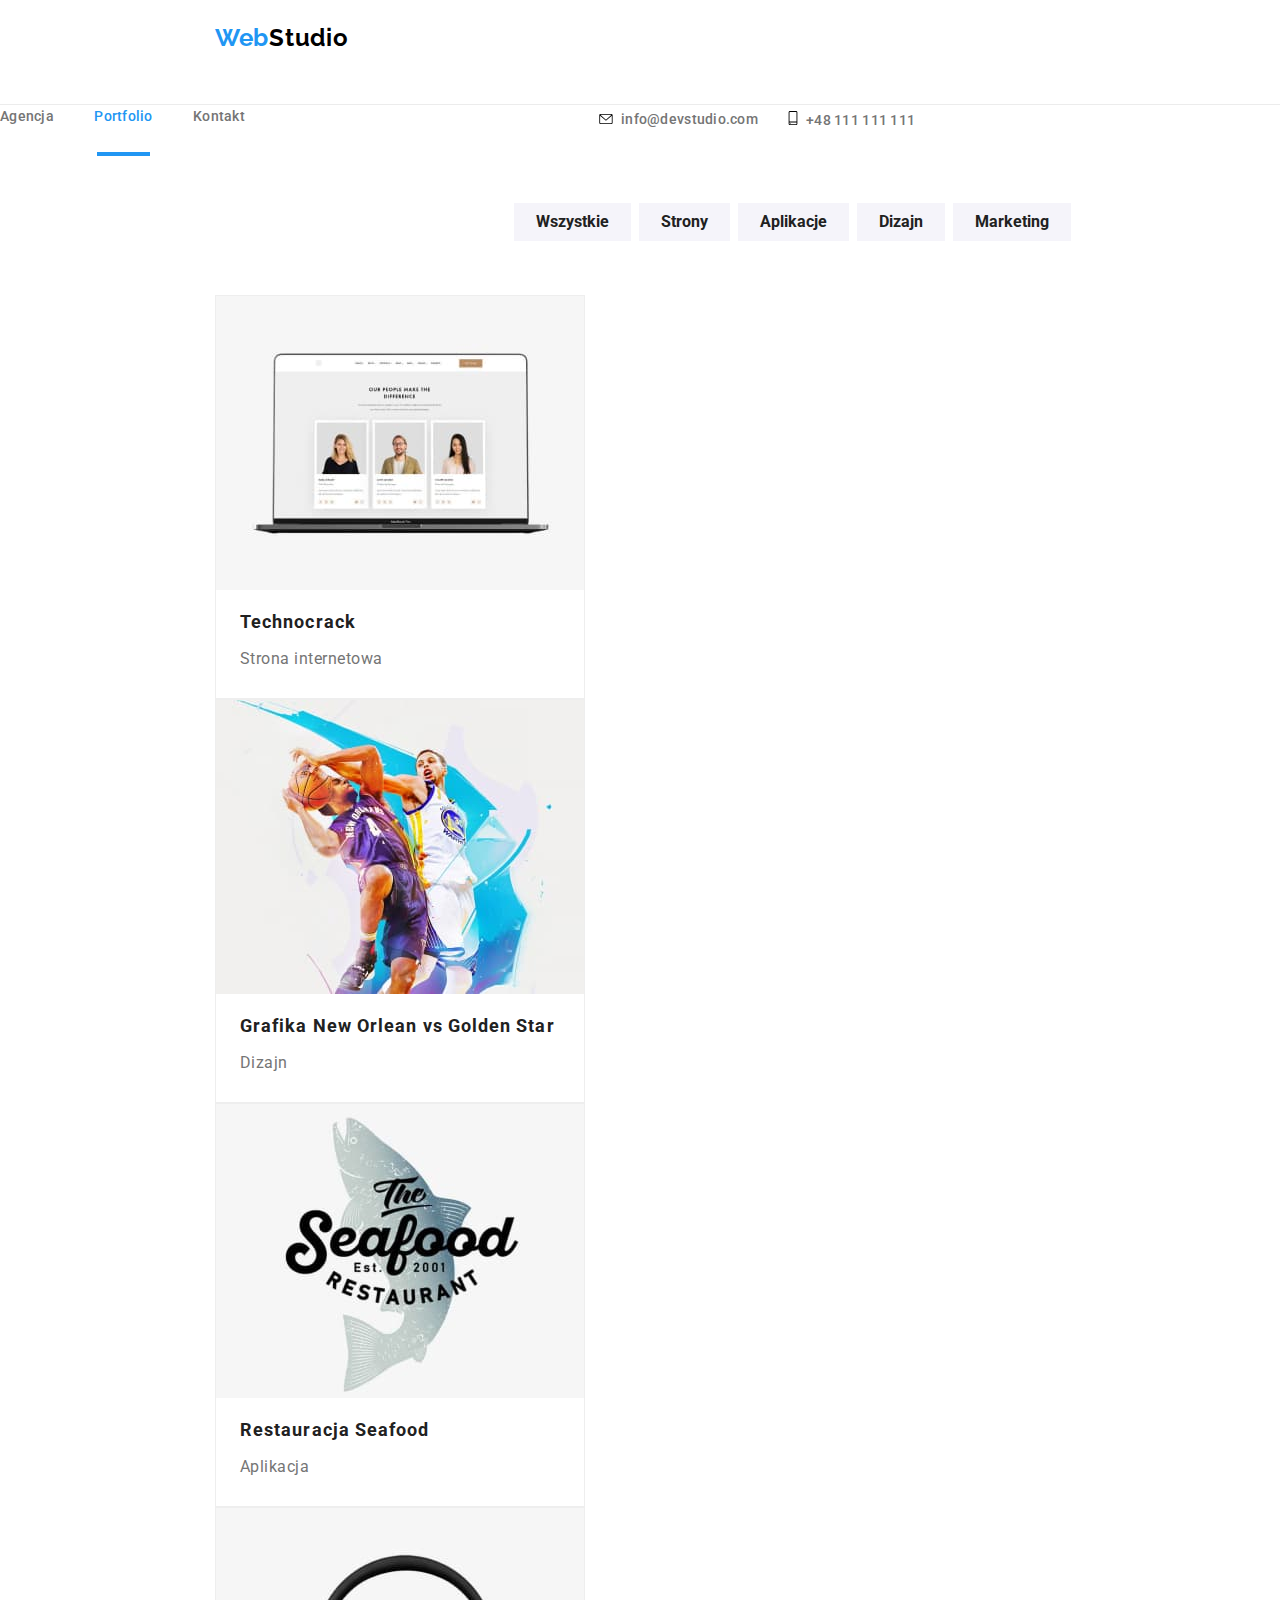
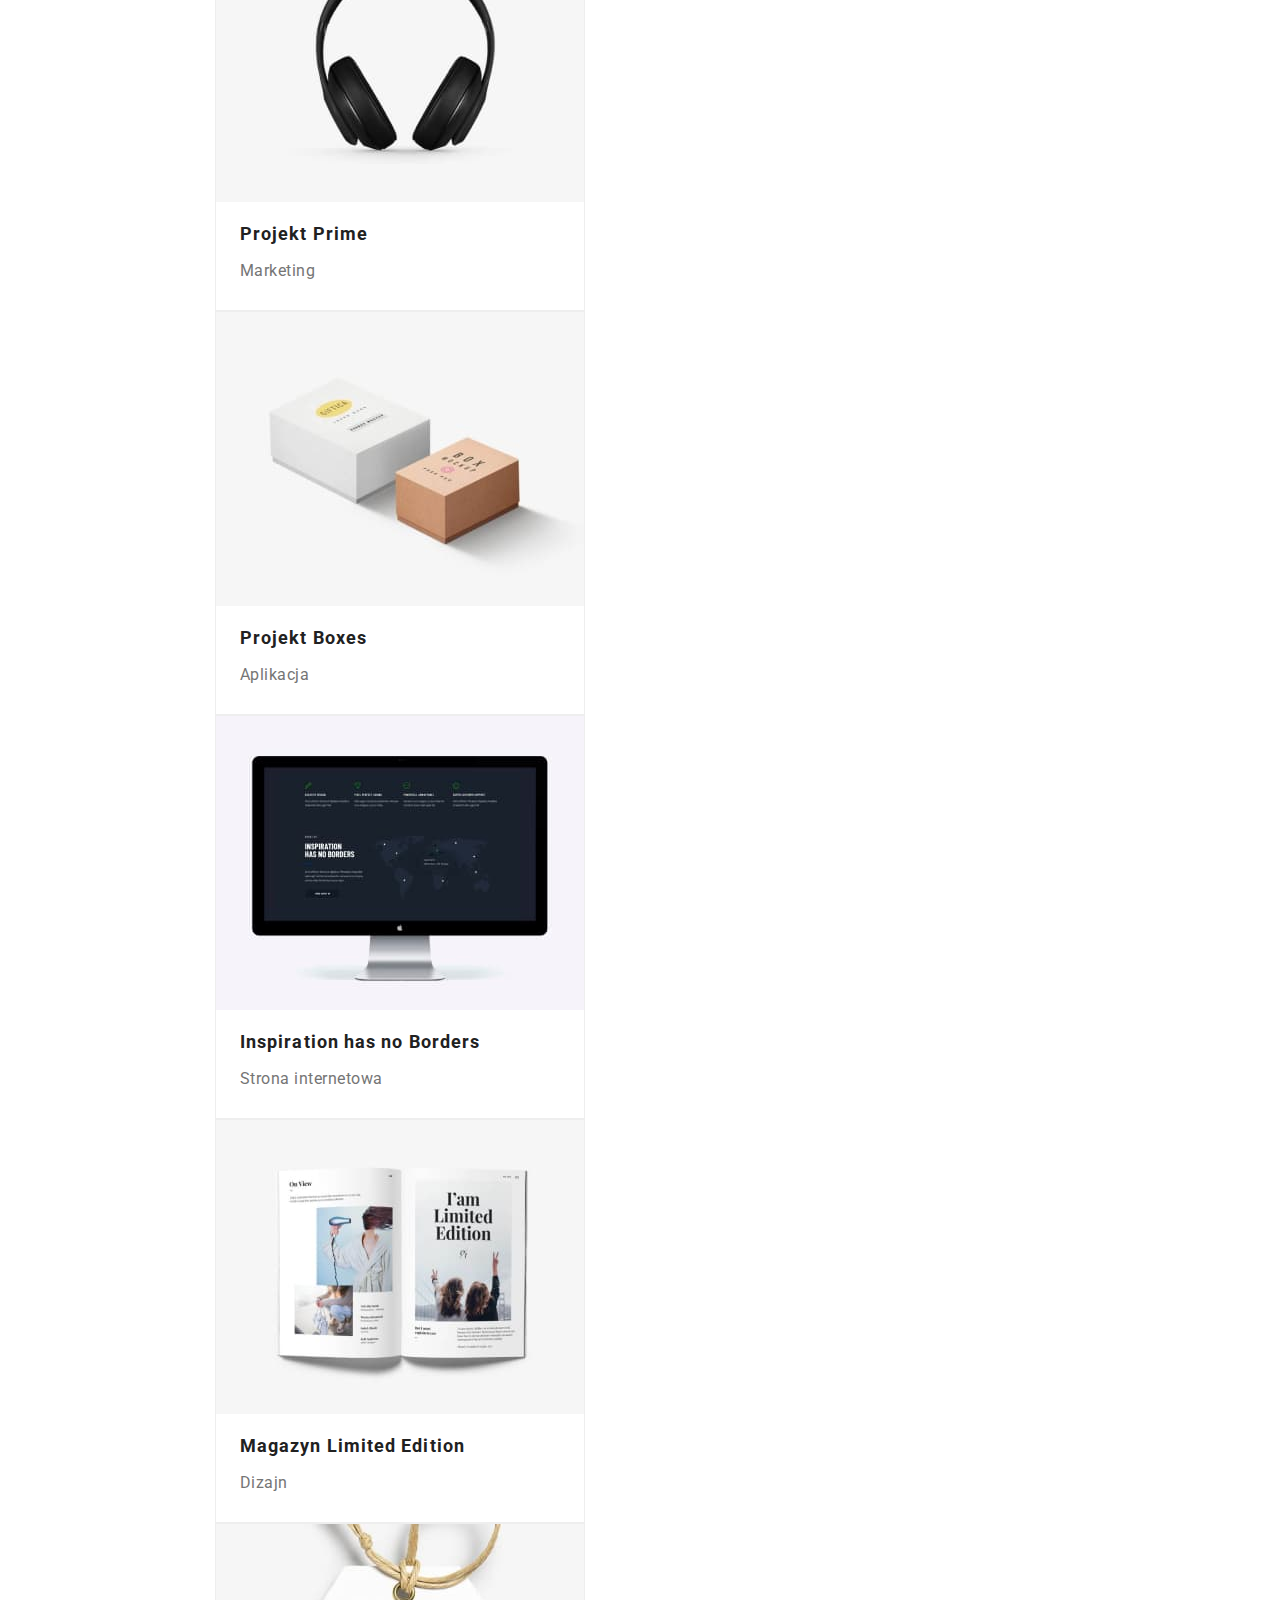
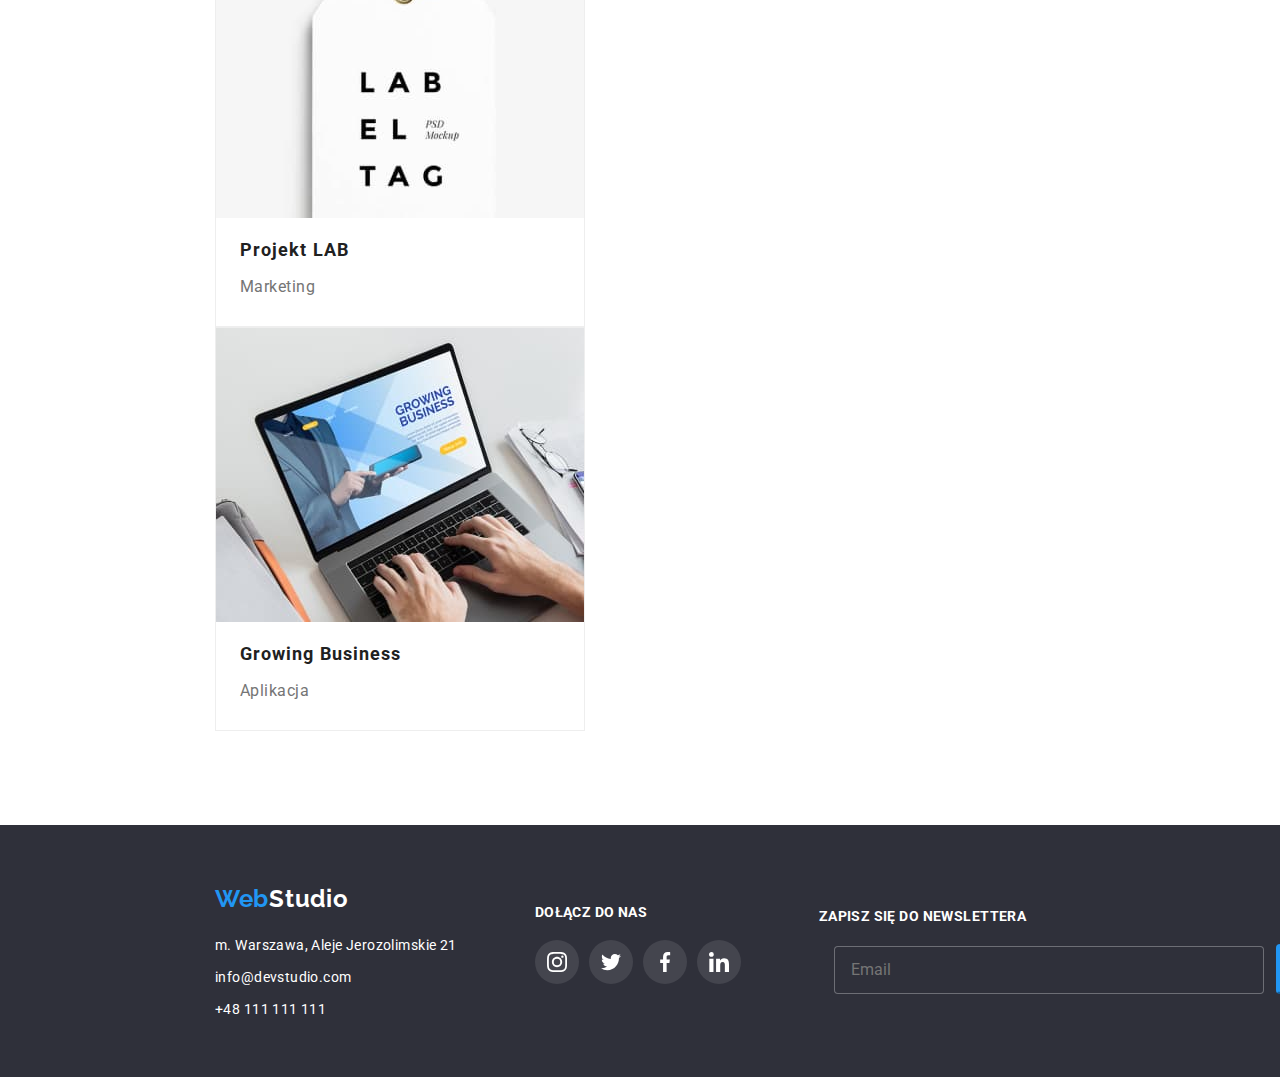
==== commit f8becee0: "Final version of HW08 for acceptation" ====
--- a/portfolio.html
+++ b/portfolio.html
@@ -15,24 +15,35 @@
         @import url('https://fonts.googleapis.com/css2?family=Raleway:wght@700&family=Roboto:wght@400;500;700;900&display=swap');
     </style>
     <link rel="stylesheet" href="./css/modern-normalize.css">
-    <link rel="stylesheet" href="./css/main.css">
+    <link rel="stylesheet" href="./css/main.min.css">
 </head>
 
 <body>
     <header>
         <div class="header--portfolio">
-            <div class="header__logo"><a class="link link--header" href="index.html" title="WebStudio">
-                    <span class="logo">Web</span><span class="logo logo--header">Studio</span></a>
+            <div class="header__logo">
+                <a class="link link--header" href="index.html" title="WebStudio">
+                    <span class="logo">Web</span><span class="logo logo--header">Studio</span>
+                </a>
+            </div>
+            <div>
+                <div class="header__menuButton">
+                    <button class="menu-toggle js-open-menu" aria-expanded="false" aria-controls="mobile-menu">
+                        <svg id="header-mobile__icon-hamburger">
+                            <use href="./images/icons.svg#icon-menu-hamburger"></use>
+                        </svg>
+                    </button>
+                </div>
                 <nav class="header-nav">
                     <div class="header-nav-subpages">
-                        <ul class="ul">
+                        <ul class="ul header-nav-subpages__list">
                             <li class="header-nav-subpages__element">
                                 <a class="link link--header" href="index.html" title="WebStudio">Agencja</a>
-                                <div class="header__linkUnderline"></div>
                             </li>
                             <li class="header-nav-subpages__element">
                                 <a class="link link--active" href="portfolio.html"
                                     title="Portfolio WebStudio">Portfolio</a>
+                                <div class="header__linkUnderline"></div>
                             </li>
                             <li class="header-nav-subpages__element">
                                 <a class="link link--header" href="kontakt.html" title="Kontakt">Kontakt</a>
@@ -41,7 +52,7 @@
                         </ul>
                     </div>
                     <div class="header-nav-contact">
-                        <ul class="ul header-nav-contact_list">
+                        <ul class="ul header-nav-contact__list">
                             <li class="header-nav-contact__element">
                                 <a class="link link--header" href="mailto:info@devstudio.com"><svg
                                         id="header-nav-contact__icon-envelope">
@@ -58,7 +69,7 @@
                     </div>
                 </nav>
             </div>
-        </div>
+        </div />
     </header>
     <main class="container">
         <div class="portfolio">
--- a/css/main.min.css
+++ b/css/main.min.css
@@ -0,0 +1 @@
+.header{margin:auto;width:480px;height:60px;display:-webkit-box;display:-ms-flexbox;display:flex}.header--portfolio{border-bottom:1px solid #ececec}.header__logo{width:134px;height:28px;padding:16px 15px;font-size:24px;font-weight:700;line-height:28px;letter-spacing:.03em;text-align:left}.header__linkUnderline{content:"";width:53px;height:4px;background-color:#2196f3;position:absolute;top:46px;right:0;bottom:0;left:0;margin:auto;display:none}.header__menuButton{margin-left:276px;margin-top:10px}#header-mobile__icon-hamburger{width:24px;height:24px}.header-nav{display:none;position:relative;width:521px;height:auto;display:none;padding-left:93px;font-size:14px;font-weight:500;line-height:16px;letter-spacing:.02em;text-align:left}.header-nav-subpages{display:none;position:absolute;top:32px;display:inline-block;width:245px}.header-nav-subpages__list{padding:0;margin:0;list-style-type:none;display:-webkit-box;display:-ms-flexbox;display:flex;-webkit-box-pack:justify;-ms-flex-pack:justify;justify-content:space-between}.header-nav-subpages__element{font-size:14px;font-weight:500;margin:0px;position:relative}.header-nav-contact__list{width:150px;padding-top:21px}.header-nav-contact__element{font-size:12px;font-weight:500;line-height:14px;letter-spacing:.02em;text-align:left;padding:5px}.header-nav-contact__element>a>#header-nav-contact__icon-smartphone{margin-right:8px;width:10px;height:14px}.header-nav-contact__element>a>#header-nav-contact__icon-envelope{margin-right:8px;width:14px;height:10px}.menuToggle{width:40px;height:40px;padding:0;margin-top:10px;margin-left:276px;border:none}@media(min-width: 767px){.menuToggle{display:none}.header{width:767px;height:80px}.header__logo{margin-top:10px}.header-nav{display:-webkit-box;display:-ms-flexbox;display:flex;padding-left:68px}.header-nav-subpages{top:22px}.header-nav-contact{position:absolute;top:11px;left:401px}}@media(min-width: 1200px){.menuToggle{display:none}.header{width:1600px;height:80px;margin:auto}.header__logo{width:auto;height:auto;padding:14px 93px 24px 215px}.header-nav{width:254px;display:inline-block;padding-left:0}.header-nav-subpages{position:absolute;top:8px}.header-nav-contact{position:absolute;left:599px;top:11px;padding:0;font-size:12px;font-weight:500;line-height:14px;letter-spacing:.02em;text-align:left}.header-nav-contact__list{padding:0;display:-webkit-box;display:-ms-flexbox;display:flex;width:321px;height:16px}.header-nav-contact__element{font-size:14px;font-weight:500;line-height:16px;letter-spacing:.02em;text-align:left;padding:0}.header-nav-contact__element>a>#header-nav-contact__icon-smartphone{margin-left:30px;width:10px;height:14px}}body{margin:0;position:relative;font-family:Roboto,sans-serif}img{display:block}.section{width:480px;margin:auto}.section--portfolio{padding-top:50px;margin-left:215px}@media(min-width: 767px){.section{width:767px;height:auto;margin-left:auto;margin-right:auto;margin-bottom:0}}@media(min-width: 1200px){.section{width:1600px}}.link{text-decoration:none}.link:hover,.link:focus{color:#2196f3;cursor:pointer;-webkit-transition:color 250ms cubic-bezier(0.4, 0, 0.2, 1),fill 250ms cubic-bezier(0.4, 0, 0.2, 1);transition:color 250ms cubic-bezier(0.4, 0, 0.2, 1),fill 250ms cubic-bezier(0.4, 0, 0.2, 1)}.link:hover>svg{fill:#2196f3}.link--active{color:#2196f3}.link--active::after{content:"";width:53px;height:4px;background-color:#2196f3;position:absolute;top:46px;right:0;bottom:0;left:0;margin:auto;display:block}.link--header:hover+.header__linkUnderline,.link--header:focus+.header__linkUnderline{display:block}.link--header{color:#757575}.link:hover>.logo--footer{color:#2196f3}.link--footerLeftPart{color:#fff}.link-mobile-menu{color:#000;display:block;text-decoration:none;font-family:Roboto;font-size:40px;font-weight:500;line-height:47px;letter-spacing:.02em;text-align:left;padding-bottom:32px}.link-mobile-menu--linkPhone{margin-top:302px;font-size:34px;color:#2196f3}.link-mobile-menu--linkMail{font-size:24px;line-height:28px;color:#757575}.link-mobile-menu--socialMedia{color:#2196f3;font-size:18px;font-weight:500;line-height:22px}.ul{padding:0;margin:0;list-style-type:none}.logo{font-family:"Raleway",sans-serif;font-size:24px;line-height:1.2;letter-spacing:.03em;color:#2196f3;font-weight:700;line-height:28px;letter-spacing:.03em;text-align:center}.logo--footer{color:#fff}.logo--footer:hover{color:#2196f3}.logo--header{color:#000}.logo--footer{color:#fff}.logo:hover+.logo--header,.logo:focus+.logo--header{color:#2196f3}.logo--header:hover,.logo--header:focus{color:#2196f3}.service-order{width:480px;height:400px;margin:auto;background-color:#2f303a;background-image:-webkit-gradient(linear, left top, left bottom, from(rgba(47, 48, 58, 0.4)), to(rgba(23, 26, 58, 0.4))),url("../images/serviceOrder_x1.jpg");background-image:linear-gradient(rgba(47, 48, 58, 0.4), rgba(23, 26, 58, 0.4)),url("../images/serviceOrder_x1.jpg");background-size:cover}.service-order__h1{width:auto;height:-webkit-fit-content;height:-moz-fit-content;height:fit-content;padding:118px 58px 0px 57px;margin:0;font-size:26px;font-weight:900;line-height:42px;letter-spacing:.06em;text-align:center;color:#fff}.service-order__btn{font-weight:700;font-size:16px;border:none;background-color:#2196f3;color:#fff;width:200px;height:50px;margin:auto;padding:10px 41px 10px 42px;margin-top:30px;margin-left:140px;-webkit-box-shadow:0px 4px 4px rgba(0,0,0,.15);box-shadow:0px 4px 4px rgba(0,0,0,.15);border-radius:4px}.service-order__btn:hover,.service-order__btn:focus{cursor:pointer}@media(min-device-pixel-ratio: 2),(-webkit-min-device-pixel-ratio: 2),(min-resolution: 192dpi),(min-resolution: 2dppx){.service-order{background-image:-webkit-gradient(linear, left top, left bottom, from(rgba(47, 48, 58, 0.4)), to(rgba(23, 26, 58, 0.4))),url("../images/serviceOrder_x2.jpg");background-image:linear-gradient(rgba(47, 48, 58, 0.4), rgba(23, 26, 58, 0.4)),url("../images/serviceOrder_x2.jpg")}}@media(min-width: 767px){.service-order{width:767px;height:400px;margin:auto}.service-order__h1{width:auto;padding-left:180px;padding-right:180px;padding-top:118px;margin:0}.service-order__btn{margin-top:30px;margin-left:284px}}@media(min-width: 1200px){.service-order{width:1600px;height:600px}.service-order__h1{width:auto;padding-right:452px;padding-left:452px;padding-top:118px;margin-right:0;font-size:44px;font-weight:900;line-height:60px;letter-spacing:.06em;text-align:center}.service-order__btn{margin-top:30px;margin-left:700px}}.presentation{width:480px;height:auto;margin:auto;margin-top:30px}.presentation__h2{color:#212121;text-align:center;font-size:36px;margin:0px;padding-bottom:50px}.presentation__h2--ourTeam{color:#212121;text-align:center;font-size:36px;padding-top:30px;padding-bottom:30px;margin:0px;background-color:#f5f4fa}@media(min-width: 767px){.presentation{width:767px;margin-top:60px}}@media(min-width: 1200px){.presentation{width:1600px;height:auto}}.description{display:-webkit-box;display:-ms-flexbox;display:flex;-webkit-box-pack:center;-ms-flex-pack:center;justify-content:center}.description__list{margin:auto;display:-webkit-box;display:-ms-flexbox;display:flex;-ms-flex-wrap:wrap;flex-wrap:wrap;-webkit-box-pack:center;-ms-flex-pack:center;justify-content:center}.description__element{padding-top:30px}.description__rectangle{width:450px;height:120px;background:#f5f4fa;border-radius:4px;margin-bottom:30px;margin:auto;position:relative}.description__icons{display:block;height:50%;width:50%;position:absolute;top:0;right:0;bottom:0;left:0;margin:auto}.description__h3{color:#212121;margin:0px;font-size:14px;font-weight:700;letter-spacing:.03em;text-align:center}.description__paragraf{font-size:14px;color:#757575;margin-top:10px;margin-bottom:0px;line-height:24px;letter-spacing:.03em;text-align:left}.description__text{font-size:14px;color:#757575;margin-top:30px;margin-bottom:0px;line-height:24px;letter-spacing:.03em;text-align:left}@media(min-width: 767px){.description{margin-top:60px;height:627px;display:-webkit-box;display:-ms-flexbox;display:flex;-webkit-box-pack:justify;-ms-flex-pack:justify;justify-content:space-between}.description__list{width:1170px;height:auto;margin-top:0;margin-bottom:0;margin-left:auto;margin-right:auto;display:-webkit-box;display:-ms-flexbox;display:flex;-ms-flex-wrap:wrap;flex-wrap:wrap;-ms-flex-pack:distribute;justify-content:space-around}.description__element{margin-top:0}.description__rectangle{width:345px;height:120px}.description__text{width:345px}}@media(min-width: 1200px){.description{height:351px;display:-webkit-box;display:-ms-flexbox;display:flex}.description__h3{text-align:left}.description__list{margin-right:auto;margin-bottom:0;height:auto;-webkit-box-pack:justify;-ms-flex-pack:justify;justify-content:space-between}.description__element{width:270px;margin:0}.description__rectangle{width:270px;height:120px}.description__text{width:270px}}.our-work{display:none}@media(min-width: 1200px){.our-work{width:1170px;height:auto;display:block}.our-work__list{display:-webkit-box;display:-ms-flexbox;display:flex;-ms-flex-wrap:wrap;flex-wrap:wrap;-ms-flex-pack:distribute;justify-content:space-around}.our-work__image{position:relative}.our-work__backgroundForText{background:rgba(47,48,58,.8);height:70px;position:absolute;bottom:0;left:0;right:0;width:100%}.our-work__text{font-size:14px;font-weight:700;line-height:70px;letter-spacing:.03em;text-align:center;text-transform:uppercase;color:#fff;margin:0}}.our-team{width:480px;height:auto;background-color:#f5f4fa;margin-top:60px;padding-bottom:60px}.our-team__figure{-webkit-box-shadow:0px 2px 6px rgba(0,0,0,0.1490196078),0px 2px 2px rgba(0,0,0,0.1490196078),0px 4px 2px rgba(0,0,0,0.1490196078);box-shadow:0px 2px 6px rgba(0,0,0,0.1490196078),0px 2px 2px rgba(0,0,0,0.1490196078),0px 4px 2px rgba(0,0,0,0.1490196078);width:450px;border-radius:0px 0px 4px 4px;margin:auto;margin-bottom:30px;background-color:#f5f4fa}.our-team__photo{width:450px;height:460px}.our-team__figcuption{font-size:16px;font-weight:500;line-height:19px;letter-spacing:.03em;text-align:center;padding-top:30px;padding-bottom:30px}.our-team__name{color:#212121}.our-team__function{padding-top:10px;color:#757575}.our-team__socialMedia{width:206px;display:-webkit-box;display:-ms-flexbox;display:flex;-webkit-box-pack:justify;-ms-flex-pack:justify;justify-content:space-between;margin:auto;padding-top:16px}.our-team__socialMedia--mobile{width:206px;margin:auto;padding-top:16px;padding-left:32px;padding-right:32px}.our-team__socialMediaCircle{fill:#afb1b8;width:44px;height:44px;border-radius:50%;position:relative}.our-team__socialMediaIcon{width:20px;height:20px;position:absolute;top:0;right:0;bottom:0;left:0;margin:auto}.our-team__socialMediaLink:hover>.our-team__socialMediaCircle,.our-team__socialMediaLink:focus>.our-team__socialMediaCircle{background-color:#2196f3;-webkit-transition:fill 250ms cubic-bezier(0.4, 0, 0.2, 1);transition:fill 250ms cubic-bezier(0.4, 0, 0.2, 1)}.our-team__socialMediaLink:hover>.our-team__socialMediaCircle>svg,.our-team__socialMediaLin:focus>.our-team__socialMediaCircle>svg{fill:#fff;-webkit-transition:fill 250ms cubic-bezier(0.4, 0, 0.2, 1);transition:fill 250ms cubic-bezier(0.4, 0, 0.2, 1)}@media(min-width: 767px){.our-team{width:767px;margin-top:15px;padding-top:30px;padding-bottom:30px}.our-team__list{display:-webkit-box;display:-ms-flexbox;display:flex;-ms-flex-wrap:wrap;flex-wrap:wrap;-ms-flex-pack:distribute;justify-content:space-around}.our-team__photo{width:354px;height:374px}.our-team__figure{width:354px}}@media(min-width: 767px)and (min-width: 1200px){.our-team{width:1600px;margin-top:94px}.our-team__figure{width:270px}.our-team__photo{width:270px;height:260px}.our-team__list{width:1170px;margin:auto;display:-webkit-box;display:-ms-flexbox;display:flex;-ms-flex-wrap:wrap;flex-wrap:wrap;-webkit-box-pack:justify;-ms-flex-pack:justify;justify-content:space-between}}.our-clients{width:480px;height:auto;margin-top:60px}.our-clients__list{display:-webkit-box;display:-ms-flexbox;display:flex;-ms-flex-wrap:wrap;flex-wrap:wrap;gap:30px;-webkit-box-pack:center;-ms-flex-pack:center;justify-content:center}.our-clients__rectangle{height:92px;width:210px;border:1px solid #afb1b8;border-radius:4px;fill:#afb1b8;position:relative}.our-clients__icon{width:106px;height:60px;position:absolute;top:0;right:0;bottom:0;left:0;margin:auto}.our-clients__link:hover>.our-clients__rectangle,.our-clients__link:focus>.our-clients__rectangle{border:1px solid #2196f3;fill:#2196f3;-webkit-transition:border 250ms cubic-bezier(0.4, 0, 0.2, 1),fill 250ms cubic-bezier(0.4, 0, 0.2, 1);transition:border 250ms cubic-bezier(0.4, 0, 0.2, 1),fill 250ms cubic-bezier(0.4, 0, 0.2, 1)}.our-clients__link:hover>.icon-rectangle-clients,.our-clients__link:focus>.icon-rectangle-clients{border:1px solid #2196f3;fill:#2196f3;-webkit-transition:border 250ms cubic-bezier(0.4, 0, 0.2, 1),fill 250ms cubic-bezier(0.4, 0, 0.2, 1);transition:border 250ms cubic-bezier(0.4, 0, 0.2, 1),fill 250ms cubic-bezier(0.4, 0, 0.2, 1)}@media(min-width: 767px){.our-clients{width:767px;padding-top:60px;margin-top:60px;height:-webkit-max-content;height:-moz-max-content;height:max-content;margin:auto}}@media(min-width: 1200px){.our-clients{width:1600px;margin-top:34px}}.footer{width:480px;height:603px;margin-right:auto;margin-left:auto;margin-top:0;background-color:#2f303a;color:#fff;margin-top:94px;padding-bottom:60px}.footer-upper-tablet{width:auto;padding-left:108px;margin:auto;display:inline-block;-ms-flex-pack:distribute;justify-content:space-around}.footer-left-part{width:auto;display:-webkit-box;display:-ms-flexbox;display:flex;-webkit-box-orient:vertical;-webkit-box-direction:normal;-ms-flex-direction:column;flex-direction:column;-webkit-box-align:center;-ms-flex-align:center;align-items:center;padding-top:60px;margin-left:115px}.footer-left-part__address{font-style:normal;font-size:14px;line-height:24px;letter-spacing:.03em;margin-top:11px;text-align:center}.footer-left-part__linkMail{font-size:14px;line-height:24px;letter-spacing:.03em;padding-top:8px}.footer-left-part__linkPhone{font-size:14px;line-height:24px;letter-spacing:.03em;padding-top:8px}.footer-middle-part{width:auto;display:-webkit-box;display:-ms-flexbox;display:flex;-webkit-box-orient:vertical;-webkit-box-direction:normal;-ms-flex-direction:column;flex-direction:column;-webkit-box-align:center;-ms-flex-align:center;align-items:center;padding-top:60px}.footer-middle-part__h3{text-transform:uppercase;margin-bottom:20px;font-size:14px;font-weight:700;letter-spacing:.03em}.footer-middle-part__socialMedia{display:-webkit-box;display:-ms-flexbox;display:flex;-webkit-box-pack:justify;-ms-flex-pack:justify;justify-content:space-between;width:206px;margin:0}.footer-middle-part__socialMediaCircle{fill:#fff;width:44px;height:44px;border-radius:50%;position:relative;background:rgba(255,255,255,0.1019607843)}.footer-middle-part__socialMediaCircle:hover,.footer-middle-part__socialMediaCircle:focus{background-color:#2196f3;-webkit-transition:background-color 250ms cubic-bezier(0.4, 0, 0.2, 1);transition:background-color 250ms cubic-bezier(0.4, 0, 0.2, 1)}.footer-middle-part__socialMediaCircle:hover>svg,.footer-middle-part__socialMediaCircle:focus>svg{fill:#fff;-webkit-transition:fill 250ms cubic-bezier(0.4, 0, 0.2, 1);transition:fill 250ms cubic-bezier(0.4, 0, 0.2, 1)}.footer-middle-part__socialMediaLink:hover>.footer-middle-part__socialMediaCircle,.footer-middle-part__socialMediaLink:focus>.footer-middle-part__socialMediaCircle{background-color:#2196f3;-webkit-transition:background-color 250ms cubic-bezier(0.4, 0, 0.2, 1);transition:background-color 250ms cubic-bezier(0.4, 0, 0.2, 1)}.footer-middle-part__socialMediaLink:hover>.footer-middle-part__socialMediaCircle>svg,.footer-middle-part__socialMediaLink:focus>.footer-middle-part__socialMediaCircle>svg{fill:#fff;-webkit-transition:fill 250ms cubic-bezier(0.4, 0, 0.2, 1);transition:fill 250ms cubic-bezier(0.4, 0, 0.2, 1)}.footer-middle-part__icon{width:20px;height:20px;position:absolute;top:0;right:0;bottom:0;left:0;margin:auto}.footer-right-part{width:auto;padding-top:60px}.footer-right-part__newsletter{height:86px;width:358px}.footer-right-part__newsletterEmail{width:350px}.footer-right-part__label{text-transform:uppercase;font-size:14px;font-weight:700;letter-spacing:.03em;line-height:16px;margin-left:117px}.footer-right-part__inputLabel{margin-top:18px;margin-left:15px;background:#2f303a;border:1px solid rgba(255,255,255,0.3019607843);width:450px;border-radius:4px;padding:14px 0 14px 16px;font-size:16px}.footer-right-part__btn{height:50px;width:200px;padding-top:10px;padding-bottom:10px;padding-left:42px;margin-top:18px;margin-left:140px;font-weight:700;font-size:16px;line-height:30px;letter-spacing:.06em;text-align:left;color:#fff;border-radius:4px;border-color:#2196f3;background:#2196f3;position:relative}.footer-right-part__btn:hover,.footer-right-part__btn:focus{-webkit-box-shadow:0px 4px 4px 0px rgba(0,0,0,0.1490196078);box-shadow:0px 4px 4px 0px rgba(0,0,0,0.1490196078);cursor:pointer;-webkit-transition:-webkit-box-shadow 250ms cubic-bezier(0.4, 0, 0.2, 1);transition:-webkit-box-shadow 250ms cubic-bezier(0.4, 0, 0.2, 1);transition:box-shadow 250ms cubic-bezier(0.4, 0, 0.2, 1);transition:box-shadow 250ms cubic-bezier(0.4, 0, 0.2, 1), -webkit-box-shadow 250ms cubic-bezier(0.4, 0, 0.2, 1);transition:box-shadow 250ms cubic-bezier(0.4, 0, 0.2, 1),-webkit-box-shadow 250ms cubic-bezier(0.4, 0, 0.2, 1)}.footer-right-part__btn>svg,.footer-right-part__btn>svg{fill:#fff;-webkit-transition:fill 250ms cubic-bezier(0.4, 0, 0.2, 1);transition:fill 250ms cubic-bezier(0.4, 0, 0.2, 1)}.footer-right-part__icon{position:absolute;top:13px;margin-left:24px;fill:#212121;width:24px;height:24px;-webkit-box-align:center;-ms-flex-align:center;align-items:center}.footer-right-part__icon{position:absolute;margin-left:24px;fill:#fff;width:24px;height:24px;-webkit-box-align:center;-ms-flex-align:center;align-items:center}.footer-right-part__btn:hover,.footer-right-part__btn:focus{-webkit-box-shadow:0px 4px 4px 0px rgba(0,0,0,0.1490196078);box-shadow:0px 4px 4px 0px rgba(0,0,0,0.1490196078);cursor:pointer;-webkit-transition:-webkit-box-shadow 250ms cubic-bezier(0.4, 0, 0.2, 1);transition:-webkit-box-shadow 250ms cubic-bezier(0.4, 0, 0.2, 1);transition:box-shadow 250ms cubic-bezier(0.4, 0, 0.2, 1);transition:box-shadow 250ms cubic-bezier(0.4, 0, 0.2, 1), -webkit-box-shadow 250ms cubic-bezier(0.4, 0, 0.2, 1);transition:box-shadow 250ms cubic-bezier(0.4, 0, 0.2, 1),-webkit-box-shadow 250ms cubic-bezier(0.4, 0, 0.2, 1)}.footer-right-part__btn>svg,.footer-right-part__btn>svg{fill:#fff;-webkit-transition:fill 250ms cubic-bezier(0.4, 0, 0.2, 1);transition:fill 250ms cubic-bezier(0.4, 0, 0.2, 1)}@media(min-width: 767px){.footer{width:767px;height:466px;margin:auto;margin-top:60px}.footer-upper-tablet{margin:auto;display:-webkit-box;display:-ms-flexbox;display:flex;-webkit-box-pack:safe;-ms-flex-pack:safe;justify-content:safe;padding:0}.footer-middle-part{width:206px;margin:0;padding-top:65px}.footer-right-part{width:450px;margin:auto;padding-top:60px}.footer-right-part__newsletter{height:86px;width:450px}.footer-right-part__newsletterEmail{width:450px}.footer-right-part__btn{margin-top:20px;margin-left:125px}.footer-right-part__label{text-transform:uppercase;font-size:14px;font-weight:700;letter-spacing:.03em;line-height:16px;margin-left:117px}.footer-right-part__inputLabel{margin-top:20px;background:#2f303a;border:1px solid rgba(255,255,255,0.3019607843);width:430px;border-radius:4px;padding:14px 0 14px 16px;font-size:16px}}.footer-left-part{display:-webkit-box;display:-ms-flexbox;display:flex;-webkit-box-align:center;-ms-flex-align:center;align-items:center;padding-top:60px;margin:0}.footer-left-part__address{font-style:normal;font-size:14px;line-height:24px;letter-spacing:.03em;margin-top:20px;text-align:center}@media(min-width: 1200px){.footer{width:1600px;height:252px;margin-left:auto;margin-top:94px;display:-webkit-box;display:-ms-flexbox;display:flex}.footer-upper-tablet{width:auto;margin:0;display:-webkit-box;display:-ms-flexbox;display:flex;-webkit-box-pack:left;-ms-flex-pack:left;justify-content:left}.footer-left-part{display:inline-block;-webkit-box-align:center;-ms-flex-align:center;align-items:center;padding-top:60px;padding-left:215px;margin:0}.footer-middle-part{width:auto;margin:0;padding-top:65px;padding-left:78px;-webkit-box-align:start;-ms-flex-align:start;align-items:start}.footer-right-part{margin-left:78px;margin-top:0;padding-top:72px}.footer-right-part__newsletterEmail{padding-top:10px}.footer-right-part__label{margin-left:0}.footer-right-part__btn{margin-top:18px;margin-left:12px;position:absolute}}.backdrop{width:100%;height:100%;background:rgba(0,0,0,.2);position:absolute;top:0;right:0;bottom:0;left:0}.is-hidden{opacity:0;visibility:hidden;pointer-events:none}#modal-window__btnAccept:disabled{position:absolute;top:74px;left:95px;margin:0;width:200px;height:50px;background-color:#2196f3;opacity:.5;color:#fff;border:1px solid #2196f3;border-radius:4px;font-size:16px;font-weight:700;line-height:30px;letter-spacing:.06em;text-align:center;cursor:not-allowed}#modal-window__btnAccept{position:absolute;top:74px;left:95px;margin:0;width:200px;height:50px;background-color:#2196f3;color:#fff;border:1px solid #2196f3;border-radius:4px;font-size:16px;font-weight:700;line-height:30px;letter-spacing:.06em;text-align:center;cursor:pointer}.modal-window{width:450px;height:609px;background:#fff;-webkit-box-shadow:0px 2px 1px 0px rgba(0,0,0,.2),0px 1px 1px 0px rgba(0,0,0,0.1411764706),0px 1px 3px 0px rgba(0,0,0,0.1215686275);box-shadow:0px 2px 1px 0px rgba(0,0,0,.2),0px 1px 1px 0px rgba(0,0,0,0.1411764706),0px 1px 3px 0px rgba(0,0,0,0.1215686275);position:sticky;z-index:1;top:93px;margin:auto}.modal-window__btnClose{background-color:#fff;color:#212121;width:30px;height:30px;border:1px solid rgba(0,0,0,0.1019607843);border-radius:50%;margin:0;top:8px;left:412px;position:absolute}.modal-window__btnClose:hover,.modal-window__btnClose:focus{cursor:pointer}.modal-window__btnClose:hover>svg,.modal-window__btnClose:focus>svg{fill:#2196f3}.modal-window__iconClose{width:11px;height:11px;position:absolute;top:8px;right:8px}.modal-window__forms{padding-left:40px;padding-right:40px;height:auto}.modal-window__h3{width:370px;font-size:20px;line-height:30px;letter-spacing:.03em;text-align:center;color:#212121;font-weight:700;padding-top:40px;margin:0}.modal-window__form{width:448px;padding-top:10px;position:relative;border:0px solid}.modal-window_formLabel{margin-top:10px;margin-bottom:4px;font-size:12px;line-height:14px;letter-spacing:.01em;text-align:left;color:#757575}.modal-window__formIcon{width:370px;height:40px;position:relative;border:1px solid rgba(33,33,33,.2)}.modal-window__formIcon:hover,.modal-window__formIcon:focus{border:1px solid #2196f3}.modal-window__formIcon:hover>svg,.modal-window__formIcon:focus>svg{fill:#2196f3}.modal-window__input{outline:none;border:none;width:338px;padding-left:30px;height:35px;padding-top:2px;left:40px}.modal-window__icon{fill:#212121;position:absolute}.modal-window__icon--Person{top:8px;left:9px;width:18px;height:18px}.modal-window__icon--Phone{top:9px;left:9px;width:18px;height:18px}.modal-window__icon--Email{top:10px;left:9px;width:21px;height:18px}.modal-window__comment{width:368px;height:105px;padding-top:12px;padding-left:16px;border:1px solid rgba(33,33,33,.2)}.modal-window__comment:hover{border:1px solid #2196f3}.modal-window__comment:hover>.modal-window__commentText::-webkit-input-placeholder{color:#2196f3}.modal-window__comment:hover>.modal-window__commentText::-moz-placeholder{color:#2196f3}.modal-window__comment:hover>.modal-window__commentText:-ms-input-placeholder{color:#2196f3}.modal-window__comment:hover>.modal-window__commentText::-ms-input-placeholder{color:#2196f3}.modal-window__comment:hover>.modal-window__commentText::placeholder{color:#2196f3}.modal-window__commentText{outline:none;width:337px;height:auto;resize:none;border:none}.modal-window__accept{position:relative;width:420px;display:-webkit-box;display:-ms-flexbox;display:flex}.modal-window__regulations{position:absolute;top:20px;left:2px;z-index:2;opacity:0;display:block;margin:0}.modal-window__acceptLabel{display:block;width:397px;position:absolute;top:19px;left:20px;margin:0;font-size:12px;line-height:14px;letter-spacing:.03em;color:#757575;text-align:left}.modal-window__acceptLabel>a{text-decoration:none;color:#2196f3}.modal-window__acceptLabel::before{content:"";display:block;position:absolute;left:-20px;z-index:1;border:1px solid #000;width:16px;height:15px}input:hover+.modal-window__acceptLabel::before,input:focus+.modal-window__acceptLabel::before{border-color:#2196f3;-webkit-transition:border-color 250ms cubic-bezier(0.4, 0, 0.2, 1);transition:border-color 250ms cubic-bezier(0.4, 0, 0.2, 1)}input:hover,input:focus{cursor:pointer}input:checked+.modal-window__acceptLabel::before{background-image:url(/images/icon\ check.jpg);border:none}.link-mobile-menu--active{color:#2196f3}.link-mobile-menu--linkPhone{margin-top:270px;font-size:34px;color:#2196f3}.link-mobile-menu--linkMail{font-size:24px;line-height:28px;color:#757575}.mobile-menu__socialMedia{height:22px}.link-mobile-menu--socialMedia{color:#2196f3;font-size:18px;font-weight:500;line-height:22px}.mobile-menu__socialMedia--list{display:block;display:-webkit-box;display:-ms-flexbox;display:flex;height:22px}.mobile-menu__socialMedia--element{border-right:solid 1px rgba(33,33,33,.2);width:-webkit-fit-content;width:-moz-fit-content;width:fit-content;margin-right:10px;padding-right:10px}.mobile-menu__socialMedia--element:last-child{border:none;width:-webkit-fit-content;width:-moz-fit-content;width:fit-content;margin-right:10px;padding-right:10px}.mobile-menu-container{padding-top:10px;min-width:320px;max-width:1170px;margin-left:276px}.mobile-menu{padding:0;margin:0;list-style:none}.mobile-menu__iconClose{width:18.67px;height:18.67px}.menu-box{width:480px;height:auto;margin-left:0;padding:48px 40px;background-color:#fff}.menu{display:-webkit-box;display:-ms-flexbox;display:flex;padding:0;margin:0;list-style:none}@media(max-width: 767px){.menu{display:none}}.menu .link{padding:10px;color:#000;text-decoration:none}.menu .link:hover,.menu .link:focus{text-decoration:underline}.menu-toggle{height:40px;width:40px;background-color:rgba(0,0,0,0);border:none;border-radius:50%;outline:none}.menu-toggle:hover{cursor:pointer}@media(min-width: 767px){.menu-toggle{display:none}}.menu-toggle:hover>svg,.menu-toggle:focus>svg{fill:#2196f3}.menu-container{position:fixed;top:0;left:0;width:100vw;height:100vh;padding:32px;background-color:#fff;z-index:999;-webkit-transform:translateX(120%);transform:translateX(120%);-webkit-transition:-webkit-transform 250ms ease-in-out;transition:-webkit-transform 250ms ease-in-out;transition:transform 250ms ease-in-out;transition:transform 250ms ease-in-out, -webkit-transform 250ms ease-in-out}.menu-container.is-open{-webkit-transform:translateX(0);transform:translateX(0)}.menu-container .menu-toggle{position:absolute;left:450px;top:16px;color:#fff}.mobile-menu{padding:0;margin:0;list-style:none}.mobile-menu .link-mobile{color:#000;display:block;padding:10px;text-decoration:none;font-size:40px;font-weight:500;line-height:47px;letter-spacing:.02em;text-align:left}.mobile-menu .link-mobile--active{color:#2196f3}.mobile-menu .link-mobile:hover{color:#2196f3}.portfolio{width:1200px;margin-left:215px;margin-right:0px;padding-top:94px}.portfolio__cards{-ms-flex-wrap:wrap;flex-wrap:wrap;row-gap:30px;width:1170px}.portfolio__card{line-height:26px;width:370px;height:404px;border:1px solid #eee}.portfolio__card:hover .portfolio__text{-webkit-transform:translateY(0);transform:translateY(0);cursor:pointer;visibility:visible;overflow:hidden}.portfolio__card:hover{cursor:pointer;-webkit-box-shadow:14px 12px 6px 0px rgba(0,0,0,.1490196078),0px 4px 4px 0px rgba(0,0,0,.1490196078),0px 1px 1px 0px rgba(0,0,0,.1490196078);box-shadow:14px 12px 6px 0px rgba(0,0,0,.1490196078),0px 4px 4px 0px rgba(0,0,0,.1490196078),0px 1px 1px 0px rgba(0,0,0,.1490196078);-webkit-transition:-webkit-box-shadow 250ms cubic-bezier(0.4, 0, 0.2, 1);transition:-webkit-box-shadow 250ms cubic-bezier(0.4, 0, 0.2, 1);transition:box-shadow 250ms cubic-bezier(0.4, 0, 0.2, 1);transition:box-shadow 250ms cubic-bezier(0.4, 0, 0.2, 1), -webkit-box-shadow 250ms cubic-bezier(0.4, 0, 0.2, 1)}.portfolio__photo{width:auto;height:294px;position:relative;overflow:hidden}.portfolio__figure{margin:0;width:100%;height:100%;overflow:hidden}.portfolio__text{background:#2196f3;color:#fff;font-size:18px;font-weight:400;line-height:28px;letter-spacing:.03em;text-align:left;margin:0;padding:49px 45px 0px 24px;width:100%;height:295.333px;position:absolute;top:0;bottom:0;display:block;visibility:hidden;-webkit-transform:translateY(100%);transform:translateY(100%);-webkit-transition:-webkit-transform 250ms cubic-bezier(0.4, 0, 0.2, 1);transition:-webkit-transform 250ms cubic-bezier(0.4, 0, 0.2, 1);transition:transform 250ms cubic-bezier(0.4, 0, 0.2, 1);transition:transform 250ms cubic-bezier(0.4, 0, 0.2, 1), -webkit-transform 250ms cubic-bezier(0.4, 0, 0.2, 1)}.portfolio__figcaption{width:370px;padding-left:24px;margin-top:14px}.portfolio__projectName{color:#212121;font-size:18px;font-weight:700;line-height:36px;letter-spacing:.06em}.portfolio__projectType{font-size:16px;line-height:30px;letter-spacing:.03em;text-align:left;color:#757575;padding-top:4px;padding-bottom:20px}.portfolio-nav{display:-webkit-box;display:-ms-flexbox;display:flex;-webkit-box-pack:justify;-ms-flex-pack:justify;justify-content:space-between;padding-left:295px}.portfolio-nav__subpages{padding:0;margin:0;list-style-type:none;display:-webkit-box;display:-ms-flexbox;display:flex;-webkit-box-pack:justify;-ms-flex-pack:justify;justify-content:space-between}.portfolio-nav__subpage{height:38px;font-size:14px;letter-spacing:.03em;margin:4px;float:left}.portfolio-nav__btn{font-weight:700;font-size:16px;border:none;background-color:#f5f4fa;color:#212121;height:38px;width:auto;padding:6px 22px}.portfolio-nav__btn:hover,.portfolio-nav__btn:focus{background-color:#2196f3;color:#fff;cursor:pointer;-webkit-box-shadow:-12px -12px 6px 0px rgba(0,0,0,.1490196078),0px 4px 4px 0px rgba(0,0,0,.1490196078),0px 1px 1px 0px rgba(0,0,0,.1490196078);box-shadow:-12px -12px 6px 0px rgba(0,0,0,.1490196078),0px 4px 4px 0px rgba(0,0,0,.1490196078),0px 1px 1px 0px rgba(0,0,0,.1490196078);-webkit-transition:background-color 250ms cubic-bezier(0.4, 0, 0.2, 1),color 250ms cubic-bezier(0.4, 0, 0.2, 1),-webkit-box-shadow 250ms cubic-bezier(0.4, 0, 0.2, 1);transition:background-color 250ms cubic-bezier(0.4, 0, 0.2, 1),color 250ms cubic-bezier(0.4, 0, 0.2, 1),-webkit-box-shadow 250ms cubic-bezier(0.4, 0, 0.2, 1);transition:background-color 250ms cubic-bezier(0.4, 0, 0.2, 1),color 250ms cubic-bezier(0.4, 0, 0.2, 1),box-shadow 250ms cubic-bezier(0.4, 0, 0.2, 1);transition:background-color 250ms cubic-bezier(0.4, 0, 0.2, 1),color 250ms cubic-bezier(0.4, 0, 0.2, 1),box-shadow 250ms cubic-bezier(0.4, 0, 0.2, 1),-webkit-box-shadow 250ms cubic-bezier(0.4, 0, 0.2, 1)}/*# sourceMappingURL=main.min.css.map */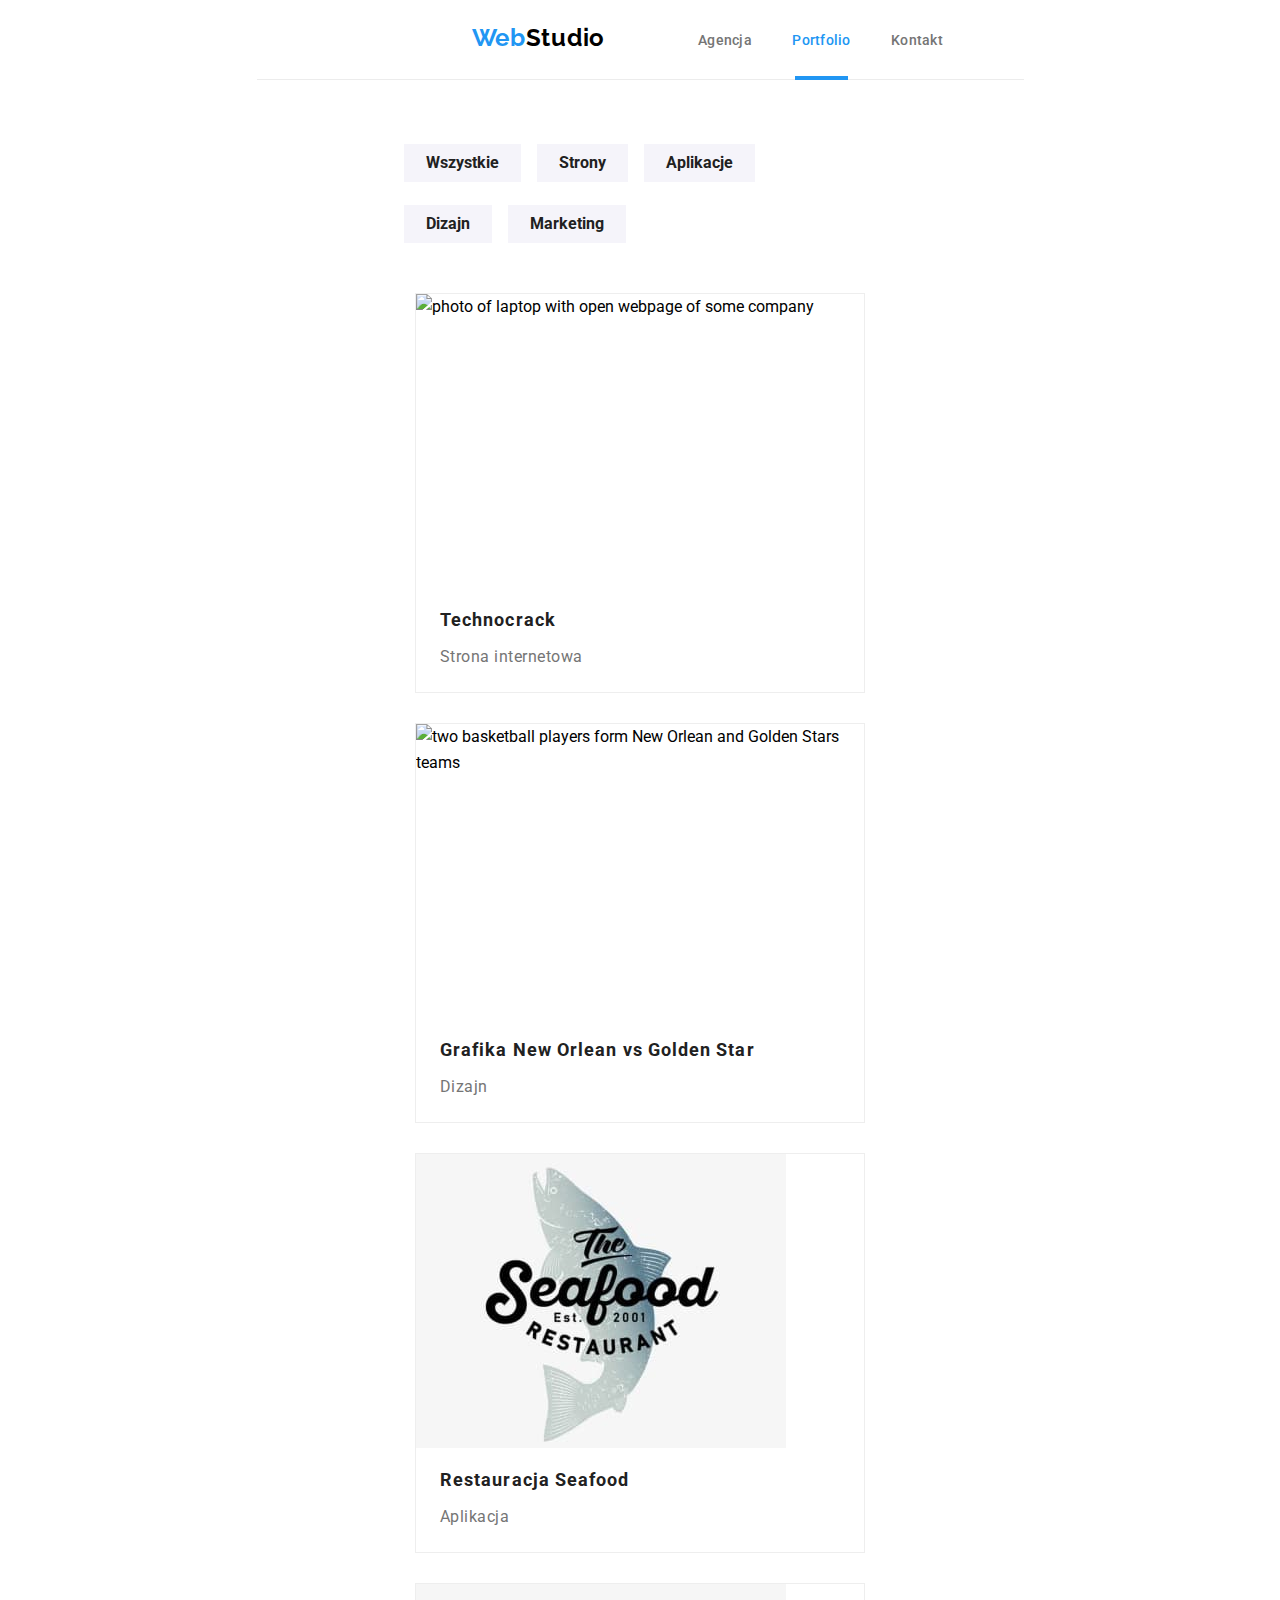
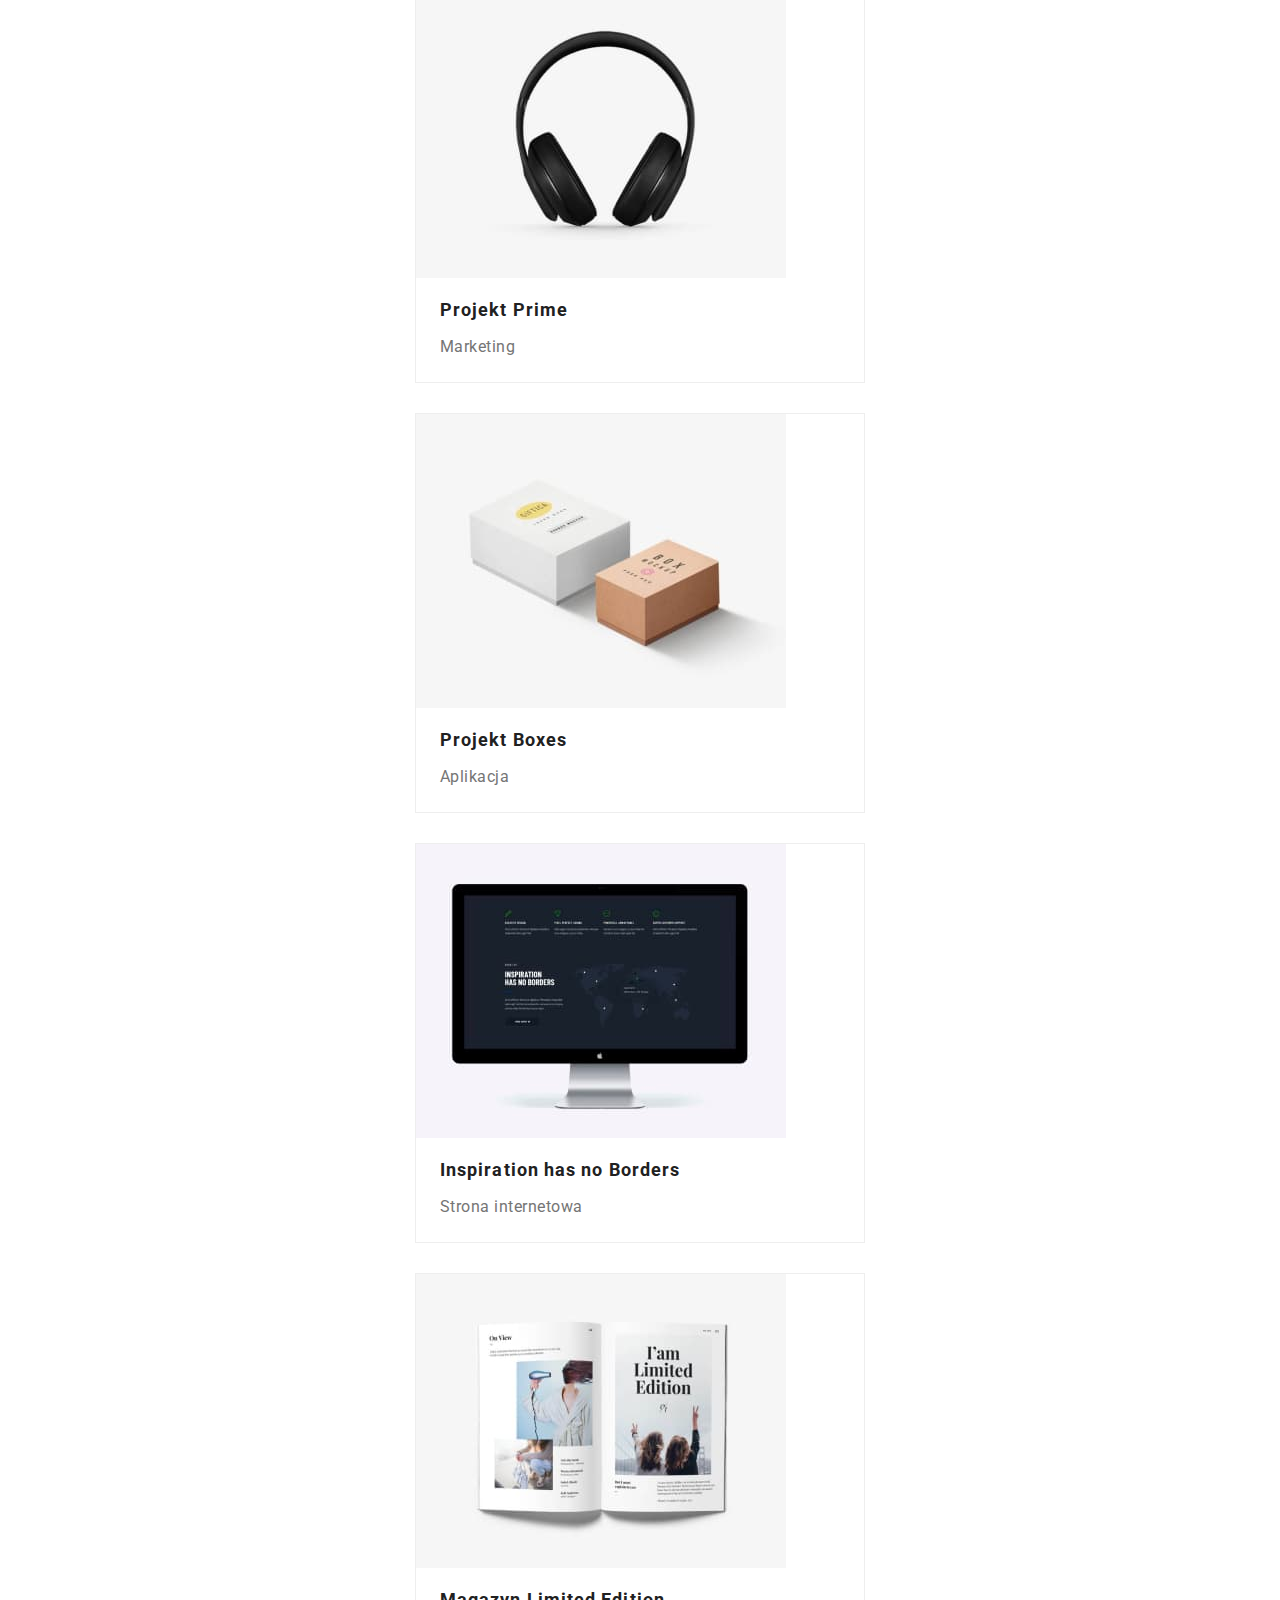
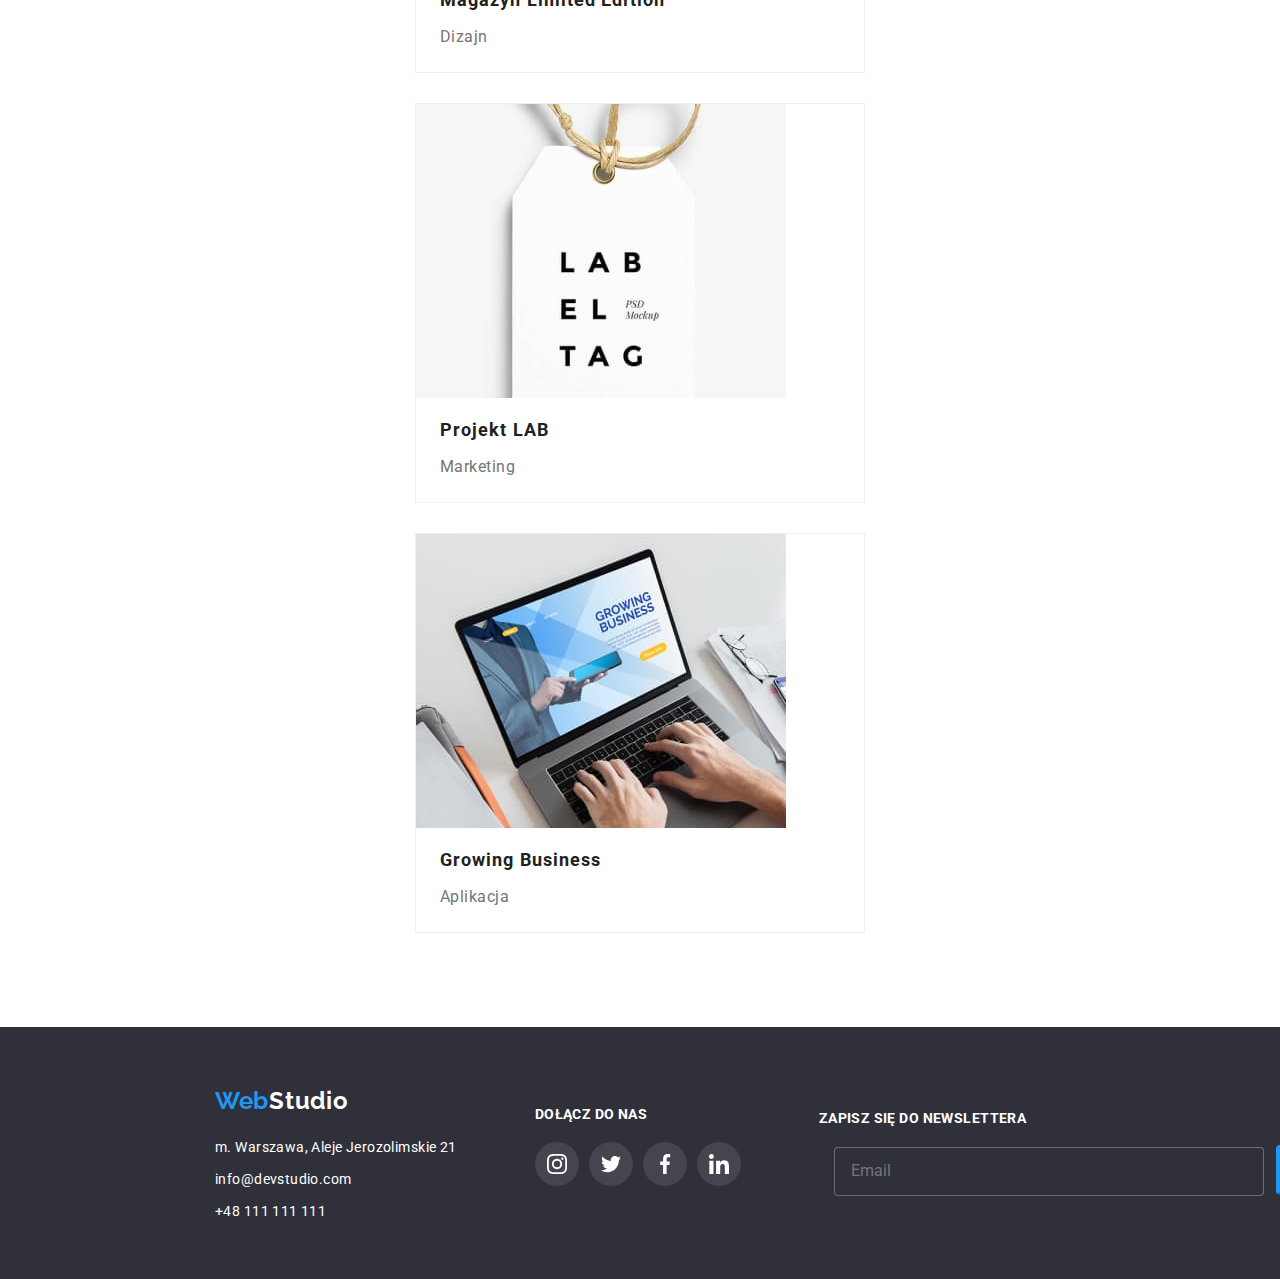
==== commit 4612bd0e: "Change of the path of the modal-window before backround" ====
--- a/portfolio.html
+++ b/portfolio.html
@@ -69,9 +69,9 @@
                     </div>
                 </nav>
             </div>
-        </div />
+        </div>
     </header>
-    <main class="container">
+    <main>
         <div class="portfolio">
             <nav class="portfolio-nav">
                 <ul class="portfolio-nav__subpages">
@@ -108,8 +108,11 @@
                 <li class="portfolio__card">
                     <div class="portfolio__photo">
                         <figure class="portfolio__figure">
-                            <img src="./images/technocrack.jpg" alt="photo of laptop with open webpage of some company"
-                                width="370" height="294">
+                            <img class="portfolio__image" alt="photo of laptop with open webpage of some company"
+                            src="./images/technocrack_x1.jpeg 450w"
+                            srcset="./images/technocrack_x1.jpeg 450px
+                                    ./images/technocrack_x2.jpeg 900px"
+                                    sizes="(min-width: 748px) 450px, (min-width: 480px) 900px)" />
                             <p class="portfolio__text">Technocrack jest popularną platformą wykorzystywaną do
                                 rozpowszechniania
                                 koronawirusa. Firmy wykorzystują tę platformę do celów szpiegowskich i ataków na
@@ -124,9 +127,12 @@
                 <li class="portfolio__card">
                     <div class="portfolio__photo">
                         <figure class="portfolio__figure">
-                            <img src="./images/grafika-new-orlean-vs-golden-star.jpg"
-                                alt="two basketball players form New Orlean and Golden Stars teams" width="370"
-                                height="294">
+                            <img class="portfolio__image" alt="two basketball players form New Orlean and Golden Stars teams"
+                            src="./images/technocrack_x1.jpg 450w" 
+                            srcset="./images/technocrack_x2.jpg
+                            ./images/technocrack_x1.jpg 450w 
+                            ./images/technocrack_x2.jpg 900w"
+                                sizes="(min-width: 748px) 450px, (min-width: 480px) 900px)" />
                             <p class="portfolio__text">Technocrack jest popularną platformą wykorzystywaną do
                                 rozpowszechniania
                                 koronawirusa. Firmy wykorzystują tę platformę do celów szpiegowskich i ataków na
@@ -253,57 +259,60 @@
         </div>
     </main>
     <footer class="footer">
-        <div class="footer-left-part">
-            <div class="footer__logo"><a class="link link--footerLeftPart" href="index.html" title="WebStudio"><span
-                        class="logo">Web</span><span class="logo logo--footer">Studio</span></a>
-            </div>
-            <address class="footer-left-part__address">m. Warszawa, Aleje Jerozolimskie 21</address>
-            <div class="footer-left-part__linkMail"><a class="link link--footerLeftPart"
-                    href="mailto:info@devstudio.com">info@devstudio.com</a>
-            </div>
-            <div class="footer-left-part__linkPhone"><a class="link link--footerLeftPart" href="tel:+48111111">+48 111
-                    111 111</a></div>
-        </div>
-        <div class="footer-middle-part">
-            <h3 class="footer-middle-part__h3">dołącz do nas</h3>
-            <ul class="ul footer-middle-part__socialMedia">
-                <li><a class="footer-middle-part__socialMediaLink" href="https://www.instagram.com/" target="_blank"
-                        title="istagram">
-                        <div class="footer-middle-part__socialMediaCircle">
-                            <svg class="footer-middle-part__icon">
-                                <use href="./images/icons.svg#icon-instagram-2"></use>
-                            </svg>
-                        </div>
-                    </a>
-                </li>
-                <li><a class="footer-middle-part__socialMediaLink" href="https://www.twitter.com/" target="_blank"
-                        title="twitter">
-                        <div class="footer-middle-part__socialMediaCircle">
-                            <svg class="footer-middle-part__icon">
-                                <use href="./images/icons.svg#icon-twitter-1"></use>
-                            </svg>
-                        </div>
-                    </a>
-                </li>
-                <li class="li-social-media"><a class="footer-middle-part__socialMediaLink"
-                        href="https://www.facebook.com/" target="_blank" title="facebook">
-                        <div class="footer-middle-part__socialMediaCircle">
-                            <svg class="footer-middle-part__icon">
-                                <use href="./images/icons.svg#icon-facebook-1"></use>
-                            </svg>
-                        </div>
-                    </a>
-                </li>
-                <li class="li-social-media"><a class="footer-middle-part__socialMediaLink"
-                        href="https://pl.linkedin.com/" target="_blank" title="facebook">
-                        <div class="footer-middle-part__socialMediaCircle">
-                            <svg class="footer-middle-part__icon">
-                                <use href="./images/icons.svg#icon-linkedin-1"></use>
-                            </svg>
-                        </div>
-                    </a>
-                </li>
-            </ul>
+        <div class="footer-upper-tablet">
+            <div class="footer-left-part">
+                <div class="footer__logo"><a class="link link--footerLeftPart" href="index.html" title="WebStudio"><span
+                            class="logo">Web</span><span class="logo logo--footer">Studio</span></a>
+                </div>
+                <address class="footer-left-part__address">m. Warszawa, Aleje Jerozolimskie 21</address>
+                <div class="footer-left-part__linkMail"><a class="link link--footerLeftPart"
+                        href="mailto:info@devstudio.com">info@devstudio.com</a>
+                </div>
+                <div class="footer-left-part__linkPhone"><a class="link link--footerLeftPart" href="tel:+48111111">+48
+                        111
+                        111 111</a></div>
+            </div>
+            <div class="footer-middle-part">
+                <h3 class="footer-middle-part__h3">dołącz do nas</h3>
+                <ul class="ul footer-middle-part__socialMedia">
+                    <li><a class="footer-middle-part__socialMediaLink" href="https://www.instagram.com/" target="_blank"
+                            title="istagram">
+                            <div class="footer-middle-part__socialMediaCircle">
+                                <svg class="footer-middle-part__icon">
+                                    <use href="./images/icons.svg#icon-instagram-2"></use>
+                                </svg>
+                            </div>
+                        </a>
+                    </li>
+                    <li><a class="footer-middle-part__socialMediaLink" href="https://www.twitter.com/" target="_blank"
+                            title="twitter">
+                            <div class="footer-middle-part__socialMediaCircle">
+                                <svg class="footer-middle-part__icon">
+                                    <use href="./images/icons.svg#icon-twitter-1"></use>
+                                </svg>
+                            </div>
+                        </a>
+                    </li>
+                    <li class="li-social-media"><a class="footer-middle-part__socialMediaLink"
+                            href="https://www.facebook.com/" target="_blank" title="facebook">
+                            <div class="footer-middle-part__socialMediaCircle">
+                                <svg class="footer-middle-part__icon">
+                                    <use href="./images/icons.svg#icon-facebook-1"></use>
+                                </svg>
+                            </div>
+                        </a>
+                    </li>
+                    <li class="li-social-media"><a class="footer-middle-part__socialMediaLink"
+                            href="https://pl.linkedin.com/" target="_blank" title="facebook">
+                            <div class="footer-middle-part__socialMediaCircle">
+                                <svg class="footer-middle-part__icon">
+                                    <use href="./images/icons.svg#icon-linkedin-1"></use>
+                                </svg>
+                            </div>
+                        </a>
+                    </li>
+                </ul>
+            </div>
         </div>
         <div class="footer-right-part">
             <div class="footer-right-part__newsletter">
@@ -321,6 +330,54 @@
             </div>
         </div>
     </footer>
+    <div class="menu-container js-menu-container" id="mobile-menu">
+        <div class="menu-box">
+            <button class="menu-toggle js-close-menu">
+                <svg class="mobile-menu__iconClose">
+                    <use href="./images/icons.svg#icon-close"></use>
+                </svg>
+            </button>
+            <ul class=" ul mobile-menu">
+                <li><a href="index.html" class="link-mobile " href="index.html" title="WebStudio">Agencja</a>
+                </li>
+                <li><a href="portfolio.html" class="link-mobile link-mobile--active">Portfolio</a></li>
+                <li><a href="kontakt.html" class="link-mobile">Kontakt</a></li>
+            </ul>
+
+            <div class="link-mobile-menu">
+                <ul class="ul">
+                    <li><a class="link-mobile-menu link-mobile-menu--linkPhone" href="tel:+48111111">+48 111 111 111</a>
+                    </li>
+                    <li><a class="link-mobile-menu link-mobile-menu--linkMail"
+                            href="mailto:info@devstudio.com">info@devstudio.com</a></li>
+                </ul>
+            </div>
+
+            <div class="mobile-menu__socialMedia">
+                <ul class=" ul mobile-menu__socialMedia--list">
+                    <li class="mobile-menu__socialMedia--element"><a
+                            class="link-mobile-menu link-mobile-menu--socialMedia" href="https://www.instagram.com/"
+                            title="Istagram">Istagram</a></li>
+                    <li class="mobile-menu__socialMedia--element"><a
+                            class="link-mobile-menu link-mobile-menu--socialMedia" href="https://www.twitter.com/"
+                            title="Istagram">Twitter</a></li>
+                    <li class="mobile-menu__socialMedia--element"><a
+                            class="link-mobile-menu link-mobile-menu--socialMedia" href="https://www.facebook.com/"
+                            title="Istagram">Facebook</a></li>
+                    <li class="mobile-menu__socialMedia--element"><a
+                            class="link-mobile-menu link-mobile-menu--socialMedia" href="https://www.linkedin.com/"
+                            title="Istagram">LinkedIn</a></li>
+                </ul>
+            </div>
+        </div>
+    </div>
+    <script src="./js/modal.js">
+    </script>
+    <script src="./js/disabled-button.js"></script>
+    <script defer src="https://cdnjs.cloudflare.com/ajax/libs/body-scroll-lock/3.1.5/bodyScrollLock.min.js"
+        integrity="sha512-HowizSDbQl7UPEAsPnvJHlQsnBmU2YMrv7KkTBulTLEGz9chfBoWYyZJL+MUO6p/yBuuMO/8jI7O29YRZ2uBlA=="
+        crossorigin="anonymous"></script>
+    <script defer src="js/mobile-menu.js"></script>
 </body>
 
 </html>--- a/css/main.min.css
+++ b/css/main.min.css
@@ -1 +1 @@
-.header{margin:auto;width:480px;height:60px;display:-webkit-box;display:-ms-flexbox;display:flex}.header--portfolio{border-bottom:1px solid #ececec}.header__logo{width:134px;height:28px;padding:16px 15px;font-size:24px;font-weight:700;line-height:28px;letter-spacing:.03em;text-align:left}.header__linkUnderline{content:"";width:53px;height:4px;background-color:#2196f3;position:absolute;top:46px;right:0;bottom:0;left:0;margin:auto;display:none}.header__menuButton{margin-left:276px;margin-top:10px}#header-mobile__icon-hamburger{width:24px;height:24px}.header-nav{display:none;position:relative;width:521px;height:auto;display:none;padding-left:93px;font-size:14px;font-weight:500;line-height:16px;letter-spacing:.02em;text-align:left}.header-nav-subpages{display:none;position:absolute;top:32px;display:inline-block;width:245px}.header-nav-subpages__list{padding:0;margin:0;list-style-type:none;display:-webkit-box;display:-ms-flexbox;display:flex;-webkit-box-pack:justify;-ms-flex-pack:justify;justify-content:space-between}.header-nav-subpages__element{font-size:14px;font-weight:500;margin:0px;position:relative}.header-nav-contact__list{width:150px;padding-top:21px}.header-nav-contact__element{font-size:12px;font-weight:500;line-height:14px;letter-spacing:.02em;text-align:left;padding:5px}.header-nav-contact__element>a>#header-nav-contact__icon-smartphone{margin-right:8px;width:10px;height:14px}.header-nav-contact__element>a>#header-nav-contact__icon-envelope{margin-right:8px;width:14px;height:10px}.menuToggle{width:40px;height:40px;padding:0;margin-top:10px;margin-left:276px;border:none}@media(min-width: 767px){.menuToggle{display:none}.header{width:767px;height:80px}.header__logo{margin-top:10px}.header-nav{display:-webkit-box;display:-ms-flexbox;display:flex;padding-left:68px}.header-nav-subpages{top:22px}.header-nav-contact{position:absolute;top:11px;left:401px}}@media(min-width: 1200px){.menuToggle{display:none}.header{width:1600px;height:80px;margin:auto}.header__logo{width:auto;height:auto;padding:14px 93px 24px 215px}.header-nav{width:254px;display:inline-block;padding-left:0}.header-nav-subpages{position:absolute;top:8px}.header-nav-contact{position:absolute;left:599px;top:11px;padding:0;font-size:12px;font-weight:500;line-height:14px;letter-spacing:.02em;text-align:left}.header-nav-contact__list{padding:0;display:-webkit-box;display:-ms-flexbox;display:flex;width:321px;height:16px}.header-nav-contact__element{font-size:14px;font-weight:500;line-height:16px;letter-spacing:.02em;text-align:left;padding:0}.header-nav-contact__element>a>#header-nav-contact__icon-smartphone{margin-left:30px;width:10px;height:14px}}body{margin:0;position:relative;font-family:Roboto,sans-serif}img{display:block}.section{width:480px;margin:auto}.section--portfolio{padding-top:50px;margin-left:215px}@media(min-width: 767px){.section{width:767px;height:auto;margin-left:auto;margin-right:auto;margin-bottom:0}}@media(min-width: 1200px){.section{width:1600px}}.link{text-decoration:none}.link:hover,.link:focus{color:#2196f3;cursor:pointer;-webkit-transition:color 250ms cubic-bezier(0.4, 0, 0.2, 1),fill 250ms cubic-bezier(0.4, 0, 0.2, 1);transition:color 250ms cubic-bezier(0.4, 0, 0.2, 1),fill 250ms cubic-bezier(0.4, 0, 0.2, 1)}.link:hover>svg{fill:#2196f3}.link--active{color:#2196f3}.link--active::after{content:"";width:53px;height:4px;background-color:#2196f3;position:absolute;top:46px;right:0;bottom:0;left:0;margin:auto;display:block}.link--header:hover+.header__linkUnderline,.link--header:focus+.header__linkUnderline{display:block}.link--header{color:#757575}.link:hover>.logo--footer{color:#2196f3}.link--footerLeftPart{color:#fff}.link-mobile-menu{color:#000;display:block;text-decoration:none;font-family:Roboto;font-size:40px;font-weight:500;line-height:47px;letter-spacing:.02em;text-align:left;padding-bottom:32px}.link-mobile-menu--linkPhone{margin-top:302px;font-size:34px;color:#2196f3}.link-mobile-menu--linkMail{font-size:24px;line-height:28px;color:#757575}.link-mobile-menu--socialMedia{color:#2196f3;font-size:18px;font-weight:500;line-height:22px}.ul{padding:0;margin:0;list-style-type:none}.logo{font-family:"Raleway",sans-serif;font-size:24px;line-height:1.2;letter-spacing:.03em;color:#2196f3;font-weight:700;line-height:28px;letter-spacing:.03em;text-align:center}.logo--footer{color:#fff}.logo--footer:hover{color:#2196f3}.logo--header{color:#000}.logo--footer{color:#fff}.logo:hover+.logo--header,.logo:focus+.logo--header{color:#2196f3}.logo--header:hover,.logo--header:focus{color:#2196f3}.service-order{width:480px;height:400px;margin:auto;background-color:#2f303a;background-image:-webkit-gradient(linear, left top, left bottom, from(rgba(47, 48, 58, 0.4)), to(rgba(23, 26, 58, 0.4))),url("../images/serviceOrder_x1.jpg");background-image:linear-gradient(rgba(47, 48, 58, 0.4), rgba(23, 26, 58, 0.4)),url("../images/serviceOrder_x1.jpg");background-size:cover}.service-order__h1{width:auto;height:-webkit-fit-content;height:-moz-fit-content;height:fit-content;padding:118px 58px 0px 57px;margin:0;font-size:26px;font-weight:900;line-height:42px;letter-spacing:.06em;text-align:center;color:#fff}.service-order__btn{font-weight:700;font-size:16px;border:none;background-color:#2196f3;color:#fff;width:200px;height:50px;margin:auto;padding:10px 41px 10px 42px;margin-top:30px;margin-left:140px;-webkit-box-shadow:0px 4px 4px rgba(0,0,0,.15);box-shadow:0px 4px 4px rgba(0,0,0,.15);border-radius:4px}.service-order__btn:hover,.service-order__btn:focus{cursor:pointer}@media(min-device-pixel-ratio: 2),(-webkit-min-device-pixel-ratio: 2),(min-resolution: 192dpi),(min-resolution: 2dppx){.service-order{background-image:-webkit-gradient(linear, left top, left bottom, from(rgba(47, 48, 58, 0.4)), to(rgba(23, 26, 58, 0.4))),url("../images/serviceOrder_x2.jpg");background-image:linear-gradient(rgba(47, 48, 58, 0.4), rgba(23, 26, 58, 0.4)),url("../images/serviceOrder_x2.jpg")}}@media(min-width: 767px){.service-order{width:767px;height:400px;margin:auto}.service-order__h1{width:auto;padding-left:180px;padding-right:180px;padding-top:118px;margin:0}.service-order__btn{margin-top:30px;margin-left:284px}}@media(min-width: 1200px){.service-order{width:1600px;height:600px}.service-order__h1{width:auto;padding-right:452px;padding-left:452px;padding-top:118px;margin-right:0;font-size:44px;font-weight:900;line-height:60px;letter-spacing:.06em;text-align:center}.service-order__btn{margin-top:30px;margin-left:700px}}.presentation{width:480px;height:auto;margin:auto;margin-top:30px}.presentation__h2{color:#212121;text-align:center;font-size:36px;margin:0px;padding-bottom:50px}.presentation__h2--ourTeam{color:#212121;text-align:center;font-size:36px;padding-top:30px;padding-bottom:30px;margin:0px;background-color:#f5f4fa}@media(min-width: 767px){.presentation{width:767px;margin-top:60px}}@media(min-width: 1200px){.presentation{width:1600px;height:auto}}.description{display:-webkit-box;display:-ms-flexbox;display:flex;-webkit-box-pack:center;-ms-flex-pack:center;justify-content:center}.description__list{margin:auto;display:-webkit-box;display:-ms-flexbox;display:flex;-ms-flex-wrap:wrap;flex-wrap:wrap;-webkit-box-pack:center;-ms-flex-pack:center;justify-content:center}.description__element{padding-top:30px}.description__rectangle{width:450px;height:120px;background:#f5f4fa;border-radius:4px;margin-bottom:30px;margin:auto;position:relative}.description__icons{display:block;height:50%;width:50%;position:absolute;top:0;right:0;bottom:0;left:0;margin:auto}.description__h3{color:#212121;margin:0px;font-size:14px;font-weight:700;letter-spacing:.03em;text-align:center}.description__paragraf{font-size:14px;color:#757575;margin-top:10px;margin-bottom:0px;line-height:24px;letter-spacing:.03em;text-align:left}.description__text{font-size:14px;color:#757575;margin-top:30px;margin-bottom:0px;line-height:24px;letter-spacing:.03em;text-align:left}@media(min-width: 767px){.description{margin-top:60px;height:627px;display:-webkit-box;display:-ms-flexbox;display:flex;-webkit-box-pack:justify;-ms-flex-pack:justify;justify-content:space-between}.description__list{width:1170px;height:auto;margin-top:0;margin-bottom:0;margin-left:auto;margin-right:auto;display:-webkit-box;display:-ms-flexbox;display:flex;-ms-flex-wrap:wrap;flex-wrap:wrap;-ms-flex-pack:distribute;justify-content:space-around}.description__element{margin-top:0}.description__rectangle{width:345px;height:120px}.description__text{width:345px}}@media(min-width: 1200px){.description{height:351px;display:-webkit-box;display:-ms-flexbox;display:flex}.description__h3{text-align:left}.description__list{margin-right:auto;margin-bottom:0;height:auto;-webkit-box-pack:justify;-ms-flex-pack:justify;justify-content:space-between}.description__element{width:270px;margin:0}.description__rectangle{width:270px;height:120px}.description__text{width:270px}}.our-work{display:none}@media(min-width: 1200px){.our-work{width:1170px;height:auto;display:block}.our-work__list{display:-webkit-box;display:-ms-flexbox;display:flex;-ms-flex-wrap:wrap;flex-wrap:wrap;-ms-flex-pack:distribute;justify-content:space-around}.our-work__image{position:relative}.our-work__backgroundForText{background:rgba(47,48,58,.8);height:70px;position:absolute;bottom:0;left:0;right:0;width:100%}.our-work__text{font-size:14px;font-weight:700;line-height:70px;letter-spacing:.03em;text-align:center;text-transform:uppercase;color:#fff;margin:0}}.our-team{width:480px;height:auto;background-color:#f5f4fa;margin-top:60px;padding-bottom:60px}.our-team__figure{-webkit-box-shadow:0px 2px 6px rgba(0,0,0,0.1490196078),0px 2px 2px rgba(0,0,0,0.1490196078),0px 4px 2px rgba(0,0,0,0.1490196078);box-shadow:0px 2px 6px rgba(0,0,0,0.1490196078),0px 2px 2px rgba(0,0,0,0.1490196078),0px 4px 2px rgba(0,0,0,0.1490196078);width:450px;border-radius:0px 0px 4px 4px;margin:auto;margin-bottom:30px;background-color:#f5f4fa}.our-team__photo{width:450px;height:460px}.our-team__figcuption{font-size:16px;font-weight:500;line-height:19px;letter-spacing:.03em;text-align:center;padding-top:30px;padding-bottom:30px}.our-team__name{color:#212121}.our-team__function{padding-top:10px;color:#757575}.our-team__socialMedia{width:206px;display:-webkit-box;display:-ms-flexbox;display:flex;-webkit-box-pack:justify;-ms-flex-pack:justify;justify-content:space-between;margin:auto;padding-top:16px}.our-team__socialMedia--mobile{width:206px;margin:auto;padding-top:16px;padding-left:32px;padding-right:32px}.our-team__socialMediaCircle{fill:#afb1b8;width:44px;height:44px;border-radius:50%;position:relative}.our-team__socialMediaIcon{width:20px;height:20px;position:absolute;top:0;right:0;bottom:0;left:0;margin:auto}.our-team__socialMediaLink:hover>.our-team__socialMediaCircle,.our-team__socialMediaLink:focus>.our-team__socialMediaCircle{background-color:#2196f3;-webkit-transition:fill 250ms cubic-bezier(0.4, 0, 0.2, 1);transition:fill 250ms cubic-bezier(0.4, 0, 0.2, 1)}.our-team__socialMediaLink:hover>.our-team__socialMediaCircle>svg,.our-team__socialMediaLin:focus>.our-team__socialMediaCircle>svg{fill:#fff;-webkit-transition:fill 250ms cubic-bezier(0.4, 0, 0.2, 1);transition:fill 250ms cubic-bezier(0.4, 0, 0.2, 1)}@media(min-width: 767px){.our-team{width:767px;margin-top:15px;padding-top:30px;padding-bottom:30px}.our-team__list{display:-webkit-box;display:-ms-flexbox;display:flex;-ms-flex-wrap:wrap;flex-wrap:wrap;-ms-flex-pack:distribute;justify-content:space-around}.our-team__photo{width:354px;height:374px}.our-team__figure{width:354px}}@media(min-width: 767px)and (min-width: 1200px){.our-team{width:1600px;margin-top:94px}.our-team__figure{width:270px}.our-team__photo{width:270px;height:260px}.our-team__list{width:1170px;margin:auto;display:-webkit-box;display:-ms-flexbox;display:flex;-ms-flex-wrap:wrap;flex-wrap:wrap;-webkit-box-pack:justify;-ms-flex-pack:justify;justify-content:space-between}}.our-clients{width:480px;height:auto;margin-top:60px}.our-clients__list{display:-webkit-box;display:-ms-flexbox;display:flex;-ms-flex-wrap:wrap;flex-wrap:wrap;gap:30px;-webkit-box-pack:center;-ms-flex-pack:center;justify-content:center}.our-clients__rectangle{height:92px;width:210px;border:1px solid #afb1b8;border-radius:4px;fill:#afb1b8;position:relative}.our-clients__icon{width:106px;height:60px;position:absolute;top:0;right:0;bottom:0;left:0;margin:auto}.our-clients__link:hover>.our-clients__rectangle,.our-clients__link:focus>.our-clients__rectangle{border:1px solid #2196f3;fill:#2196f3;-webkit-transition:border 250ms cubic-bezier(0.4, 0, 0.2, 1),fill 250ms cubic-bezier(0.4, 0, 0.2, 1);transition:border 250ms cubic-bezier(0.4, 0, 0.2, 1),fill 250ms cubic-bezier(0.4, 0, 0.2, 1)}.our-clients__link:hover>.icon-rectangle-clients,.our-clients__link:focus>.icon-rectangle-clients{border:1px solid #2196f3;fill:#2196f3;-webkit-transition:border 250ms cubic-bezier(0.4, 0, 0.2, 1),fill 250ms cubic-bezier(0.4, 0, 0.2, 1);transition:border 250ms cubic-bezier(0.4, 0, 0.2, 1),fill 250ms cubic-bezier(0.4, 0, 0.2, 1)}@media(min-width: 767px){.our-clients{width:767px;padding-top:60px;margin-top:60px;height:-webkit-max-content;height:-moz-max-content;height:max-content;margin:auto}}@media(min-width: 1200px){.our-clients{width:1600px;margin-top:34px}}.footer{width:480px;height:603px;margin-right:auto;margin-left:auto;margin-top:0;background-color:#2f303a;color:#fff;margin-top:94px;padding-bottom:60px}.footer-upper-tablet{width:auto;padding-left:108px;margin:auto;display:inline-block;-ms-flex-pack:distribute;justify-content:space-around}.footer-left-part{width:auto;display:-webkit-box;display:-ms-flexbox;display:flex;-webkit-box-orient:vertical;-webkit-box-direction:normal;-ms-flex-direction:column;flex-direction:column;-webkit-box-align:center;-ms-flex-align:center;align-items:center;padding-top:60px;margin-left:115px}.footer-left-part__address{font-style:normal;font-size:14px;line-height:24px;letter-spacing:.03em;margin-top:11px;text-align:center}.footer-left-part__linkMail{font-size:14px;line-height:24px;letter-spacing:.03em;padding-top:8px}.footer-left-part__linkPhone{font-size:14px;line-height:24px;letter-spacing:.03em;padding-top:8px}.footer-middle-part{width:auto;display:-webkit-box;display:-ms-flexbox;display:flex;-webkit-box-orient:vertical;-webkit-box-direction:normal;-ms-flex-direction:column;flex-direction:column;-webkit-box-align:center;-ms-flex-align:center;align-items:center;padding-top:60px}.footer-middle-part__h3{text-transform:uppercase;margin-bottom:20px;font-size:14px;font-weight:700;letter-spacing:.03em}.footer-middle-part__socialMedia{display:-webkit-box;display:-ms-flexbox;display:flex;-webkit-box-pack:justify;-ms-flex-pack:justify;justify-content:space-between;width:206px;margin:0}.footer-middle-part__socialMediaCircle{fill:#fff;width:44px;height:44px;border-radius:50%;position:relative;background:rgba(255,255,255,0.1019607843)}.footer-middle-part__socialMediaCircle:hover,.footer-middle-part__socialMediaCircle:focus{background-color:#2196f3;-webkit-transition:background-color 250ms cubic-bezier(0.4, 0, 0.2, 1);transition:background-color 250ms cubic-bezier(0.4, 0, 0.2, 1)}.footer-middle-part__socialMediaCircle:hover>svg,.footer-middle-part__socialMediaCircle:focus>svg{fill:#fff;-webkit-transition:fill 250ms cubic-bezier(0.4, 0, 0.2, 1);transition:fill 250ms cubic-bezier(0.4, 0, 0.2, 1)}.footer-middle-part__socialMediaLink:hover>.footer-middle-part__socialMediaCircle,.footer-middle-part__socialMediaLink:focus>.footer-middle-part__socialMediaCircle{background-color:#2196f3;-webkit-transition:background-color 250ms cubic-bezier(0.4, 0, 0.2, 1);transition:background-color 250ms cubic-bezier(0.4, 0, 0.2, 1)}.footer-middle-part__socialMediaLink:hover>.footer-middle-part__socialMediaCircle>svg,.footer-middle-part__socialMediaLink:focus>.footer-middle-part__socialMediaCircle>svg{fill:#fff;-webkit-transition:fill 250ms cubic-bezier(0.4, 0, 0.2, 1);transition:fill 250ms cubic-bezier(0.4, 0, 0.2, 1)}.footer-middle-part__icon{width:20px;height:20px;position:absolute;top:0;right:0;bottom:0;left:0;margin:auto}.footer-right-part{width:auto;padding-top:60px}.footer-right-part__newsletter{height:86px;width:358px}.footer-right-part__newsletterEmail{width:350px}.footer-right-part__label{text-transform:uppercase;font-size:14px;font-weight:700;letter-spacing:.03em;line-height:16px;margin-left:117px}.footer-right-part__inputLabel{margin-top:18px;margin-left:15px;background:#2f303a;border:1px solid rgba(255,255,255,0.3019607843);width:450px;border-radius:4px;padding:14px 0 14px 16px;font-size:16px}.footer-right-part__btn{height:50px;width:200px;padding-top:10px;padding-bottom:10px;padding-left:42px;margin-top:18px;margin-left:140px;font-weight:700;font-size:16px;line-height:30px;letter-spacing:.06em;text-align:left;color:#fff;border-radius:4px;border-color:#2196f3;background:#2196f3;position:relative}.footer-right-part__btn:hover,.footer-right-part__btn:focus{-webkit-box-shadow:0px 4px 4px 0px rgba(0,0,0,0.1490196078);box-shadow:0px 4px 4px 0px rgba(0,0,0,0.1490196078);cursor:pointer;-webkit-transition:-webkit-box-shadow 250ms cubic-bezier(0.4, 0, 0.2, 1);transition:-webkit-box-shadow 250ms cubic-bezier(0.4, 0, 0.2, 1);transition:box-shadow 250ms cubic-bezier(0.4, 0, 0.2, 1);transition:box-shadow 250ms cubic-bezier(0.4, 0, 0.2, 1), -webkit-box-shadow 250ms cubic-bezier(0.4, 0, 0.2, 1);transition:box-shadow 250ms cubic-bezier(0.4, 0, 0.2, 1),-webkit-box-shadow 250ms cubic-bezier(0.4, 0, 0.2, 1)}.footer-right-part__btn>svg,.footer-right-part__btn>svg{fill:#fff;-webkit-transition:fill 250ms cubic-bezier(0.4, 0, 0.2, 1);transition:fill 250ms cubic-bezier(0.4, 0, 0.2, 1)}.footer-right-part__icon{position:absolute;top:13px;margin-left:24px;fill:#212121;width:24px;height:24px;-webkit-box-align:center;-ms-flex-align:center;align-items:center}.footer-right-part__icon{position:absolute;margin-left:24px;fill:#fff;width:24px;height:24px;-webkit-box-align:center;-ms-flex-align:center;align-items:center}.footer-right-part__btn:hover,.footer-right-part__btn:focus{-webkit-box-shadow:0px 4px 4px 0px rgba(0,0,0,0.1490196078);box-shadow:0px 4px 4px 0px rgba(0,0,0,0.1490196078);cursor:pointer;-webkit-transition:-webkit-box-shadow 250ms cubic-bezier(0.4, 0, 0.2, 1);transition:-webkit-box-shadow 250ms cubic-bezier(0.4, 0, 0.2, 1);transition:box-shadow 250ms cubic-bezier(0.4, 0, 0.2, 1);transition:box-shadow 250ms cubic-bezier(0.4, 0, 0.2, 1), -webkit-box-shadow 250ms cubic-bezier(0.4, 0, 0.2, 1);transition:box-shadow 250ms cubic-bezier(0.4, 0, 0.2, 1),-webkit-box-shadow 250ms cubic-bezier(0.4, 0, 0.2, 1)}.footer-right-part__btn>svg,.footer-right-part__btn>svg{fill:#fff;-webkit-transition:fill 250ms cubic-bezier(0.4, 0, 0.2, 1);transition:fill 250ms cubic-bezier(0.4, 0, 0.2, 1)}@media(min-width: 767px){.footer{width:767px;height:466px;margin:auto;margin-top:60px}.footer-upper-tablet{margin:auto;display:-webkit-box;display:-ms-flexbox;display:flex;-webkit-box-pack:safe;-ms-flex-pack:safe;justify-content:safe;padding:0}.footer-middle-part{width:206px;margin:0;padding-top:65px}.footer-right-part{width:450px;margin:auto;padding-top:60px}.footer-right-part__newsletter{height:86px;width:450px}.footer-right-part__newsletterEmail{width:450px}.footer-right-part__btn{margin-top:20px;margin-left:125px}.footer-right-part__label{text-transform:uppercase;font-size:14px;font-weight:700;letter-spacing:.03em;line-height:16px;margin-left:117px}.footer-right-part__inputLabel{margin-top:20px;background:#2f303a;border:1px solid rgba(255,255,255,0.3019607843);width:430px;border-radius:4px;padding:14px 0 14px 16px;font-size:16px}}.footer-left-part{display:-webkit-box;display:-ms-flexbox;display:flex;-webkit-box-align:center;-ms-flex-align:center;align-items:center;padding-top:60px;margin:0}.footer-left-part__address{font-style:normal;font-size:14px;line-height:24px;letter-spacing:.03em;margin-top:20px;text-align:center}@media(min-width: 1200px){.footer{width:1600px;height:252px;margin-left:auto;margin-top:94px;display:-webkit-box;display:-ms-flexbox;display:flex}.footer-upper-tablet{width:auto;margin:0;display:-webkit-box;display:-ms-flexbox;display:flex;-webkit-box-pack:left;-ms-flex-pack:left;justify-content:left}.footer-left-part{display:inline-block;-webkit-box-align:center;-ms-flex-align:center;align-items:center;padding-top:60px;padding-left:215px;margin:0}.footer-middle-part{width:auto;margin:0;padding-top:65px;padding-left:78px;-webkit-box-align:start;-ms-flex-align:start;align-items:start}.footer-right-part{margin-left:78px;margin-top:0;padding-top:72px}.footer-right-part__newsletterEmail{padding-top:10px}.footer-right-part__label{margin-left:0}.footer-right-part__btn{margin-top:18px;margin-left:12px;position:absolute}}.backdrop{width:100%;height:100%;background:rgba(0,0,0,.2);position:absolute;top:0;right:0;bottom:0;left:0}.is-hidden{opacity:0;visibility:hidden;pointer-events:none}#modal-window__btnAccept:disabled{position:absolute;top:74px;left:95px;margin:0;width:200px;height:50px;background-color:#2196f3;opacity:.5;color:#fff;border:1px solid #2196f3;border-radius:4px;font-size:16px;font-weight:700;line-height:30px;letter-spacing:.06em;text-align:center;cursor:not-allowed}#modal-window__btnAccept{position:absolute;top:74px;left:95px;margin:0;width:200px;height:50px;background-color:#2196f3;color:#fff;border:1px solid #2196f3;border-radius:4px;font-size:16px;font-weight:700;line-height:30px;letter-spacing:.06em;text-align:center;cursor:pointer}.modal-window{width:450px;height:609px;background:#fff;-webkit-box-shadow:0px 2px 1px 0px rgba(0,0,0,.2),0px 1px 1px 0px rgba(0,0,0,0.1411764706),0px 1px 3px 0px rgba(0,0,0,0.1215686275);box-shadow:0px 2px 1px 0px rgba(0,0,0,.2),0px 1px 1px 0px rgba(0,0,0,0.1411764706),0px 1px 3px 0px rgba(0,0,0,0.1215686275);position:sticky;z-index:1;top:93px;margin:auto}.modal-window__btnClose{background-color:#fff;color:#212121;width:30px;height:30px;border:1px solid rgba(0,0,0,0.1019607843);border-radius:50%;margin:0;top:8px;left:412px;position:absolute}.modal-window__btnClose:hover,.modal-window__btnClose:focus{cursor:pointer}.modal-window__btnClose:hover>svg,.modal-window__btnClose:focus>svg{fill:#2196f3}.modal-window__iconClose{width:11px;height:11px;position:absolute;top:8px;right:8px}.modal-window__forms{padding-left:40px;padding-right:40px;height:auto}.modal-window__h3{width:370px;font-size:20px;line-height:30px;letter-spacing:.03em;text-align:center;color:#212121;font-weight:700;padding-top:40px;margin:0}.modal-window__form{width:448px;padding-top:10px;position:relative;border:0px solid}.modal-window_formLabel{margin-top:10px;margin-bottom:4px;font-size:12px;line-height:14px;letter-spacing:.01em;text-align:left;color:#757575}.modal-window__formIcon{width:370px;height:40px;position:relative;border:1px solid rgba(33,33,33,.2)}.modal-window__formIcon:hover,.modal-window__formIcon:focus{border:1px solid #2196f3}.modal-window__formIcon:hover>svg,.modal-window__formIcon:focus>svg{fill:#2196f3}.modal-window__input{outline:none;border:none;width:338px;padding-left:30px;height:35px;padding-top:2px;left:40px}.modal-window__icon{fill:#212121;position:absolute}.modal-window__icon--Person{top:8px;left:9px;width:18px;height:18px}.modal-window__icon--Phone{top:9px;left:9px;width:18px;height:18px}.modal-window__icon--Email{top:10px;left:9px;width:21px;height:18px}.modal-window__comment{width:368px;height:105px;padding-top:12px;padding-left:16px;border:1px solid rgba(33,33,33,.2)}.modal-window__comment:hover{border:1px solid #2196f3}.modal-window__comment:hover>.modal-window__commentText::-webkit-input-placeholder{color:#2196f3}.modal-window__comment:hover>.modal-window__commentText::-moz-placeholder{color:#2196f3}.modal-window__comment:hover>.modal-window__commentText:-ms-input-placeholder{color:#2196f3}.modal-window__comment:hover>.modal-window__commentText::-ms-input-placeholder{color:#2196f3}.modal-window__comment:hover>.modal-window__commentText::placeholder{color:#2196f3}.modal-window__commentText{outline:none;width:337px;height:auto;resize:none;border:none}.modal-window__accept{position:relative;width:420px;display:-webkit-box;display:-ms-flexbox;display:flex}.modal-window__regulations{position:absolute;top:20px;left:2px;z-index:2;opacity:0;display:block;margin:0}.modal-window__acceptLabel{display:block;width:397px;position:absolute;top:19px;left:20px;margin:0;font-size:12px;line-height:14px;letter-spacing:.03em;color:#757575;text-align:left}.modal-window__acceptLabel>a{text-decoration:none;color:#2196f3}.modal-window__acceptLabel::before{content:"";display:block;position:absolute;left:-20px;z-index:1;border:1px solid #000;width:16px;height:15px}input:hover+.modal-window__acceptLabel::before,input:focus+.modal-window__acceptLabel::before{border-color:#2196f3;-webkit-transition:border-color 250ms cubic-bezier(0.4, 0, 0.2, 1);transition:border-color 250ms cubic-bezier(0.4, 0, 0.2, 1)}input:hover,input:focus{cursor:pointer}input:checked+.modal-window__acceptLabel::before{background-image:url(/images/icon\ check.jpg);border:none}.link-mobile-menu--active{color:#2196f3}.link-mobile-menu--linkPhone{margin-top:270px;font-size:34px;color:#2196f3}.link-mobile-menu--linkMail{font-size:24px;line-height:28px;color:#757575}.mobile-menu__socialMedia{height:22px}.link-mobile-menu--socialMedia{color:#2196f3;font-size:18px;font-weight:500;line-height:22px}.mobile-menu__socialMedia--list{display:block;display:-webkit-box;display:-ms-flexbox;display:flex;height:22px}.mobile-menu__socialMedia--element{border-right:solid 1px rgba(33,33,33,.2);width:-webkit-fit-content;width:-moz-fit-content;width:fit-content;margin-right:10px;padding-right:10px}.mobile-menu__socialMedia--element:last-child{border:none;width:-webkit-fit-content;width:-moz-fit-content;width:fit-content;margin-right:10px;padding-right:10px}.mobile-menu-container{padding-top:10px;min-width:320px;max-width:1170px;margin-left:276px}.mobile-menu{padding:0;margin:0;list-style:none}.mobile-menu__iconClose{width:18.67px;height:18.67px}.menu-box{width:480px;height:auto;margin-left:0;padding:48px 40px;background-color:#fff}.menu{display:-webkit-box;display:-ms-flexbox;display:flex;padding:0;margin:0;list-style:none}@media(max-width: 767px){.menu{display:none}}.menu .link{padding:10px;color:#000;text-decoration:none}.menu .link:hover,.menu .link:focus{text-decoration:underline}.menu-toggle{height:40px;width:40px;background-color:rgba(0,0,0,0);border:none;border-radius:50%;outline:none}.menu-toggle:hover{cursor:pointer}@media(min-width: 767px){.menu-toggle{display:none}}.menu-toggle:hover>svg,.menu-toggle:focus>svg{fill:#2196f3}.menu-container{position:fixed;top:0;left:0;width:100vw;height:100vh;padding:32px;background-color:#fff;z-index:999;-webkit-transform:translateX(120%);transform:translateX(120%);-webkit-transition:-webkit-transform 250ms ease-in-out;transition:-webkit-transform 250ms ease-in-out;transition:transform 250ms ease-in-out;transition:transform 250ms ease-in-out, -webkit-transform 250ms ease-in-out}.menu-container.is-open{-webkit-transform:translateX(0);transform:translateX(0)}.menu-container .menu-toggle{position:absolute;left:450px;top:16px;color:#fff}.mobile-menu{padding:0;margin:0;list-style:none}.mobile-menu .link-mobile{color:#000;display:block;padding:10px;text-decoration:none;font-size:40px;font-weight:500;line-height:47px;letter-spacing:.02em;text-align:left}.mobile-menu .link-mobile--active{color:#2196f3}.mobile-menu .link-mobile:hover{color:#2196f3}.portfolio{width:1200px;margin-left:215px;margin-right:0px;padding-top:94px}.portfolio__cards{-ms-flex-wrap:wrap;flex-wrap:wrap;row-gap:30px;width:1170px}.portfolio__card{line-height:26px;width:370px;height:404px;border:1px solid #eee}.portfolio__card:hover .portfolio__text{-webkit-transform:translateY(0);transform:translateY(0);cursor:pointer;visibility:visible;overflow:hidden}.portfolio__card:hover{cursor:pointer;-webkit-box-shadow:14px 12px 6px 0px rgba(0,0,0,.1490196078),0px 4px 4px 0px rgba(0,0,0,.1490196078),0px 1px 1px 0px rgba(0,0,0,.1490196078);box-shadow:14px 12px 6px 0px rgba(0,0,0,.1490196078),0px 4px 4px 0px rgba(0,0,0,.1490196078),0px 1px 1px 0px rgba(0,0,0,.1490196078);-webkit-transition:-webkit-box-shadow 250ms cubic-bezier(0.4, 0, 0.2, 1);transition:-webkit-box-shadow 250ms cubic-bezier(0.4, 0, 0.2, 1);transition:box-shadow 250ms cubic-bezier(0.4, 0, 0.2, 1);transition:box-shadow 250ms cubic-bezier(0.4, 0, 0.2, 1), -webkit-box-shadow 250ms cubic-bezier(0.4, 0, 0.2, 1)}.portfolio__photo{width:auto;height:294px;position:relative;overflow:hidden}.portfolio__figure{margin:0;width:100%;height:100%;overflow:hidden}.portfolio__text{background:#2196f3;color:#fff;font-size:18px;font-weight:400;line-height:28px;letter-spacing:.03em;text-align:left;margin:0;padding:49px 45px 0px 24px;width:100%;height:295.333px;position:absolute;top:0;bottom:0;display:block;visibility:hidden;-webkit-transform:translateY(100%);transform:translateY(100%);-webkit-transition:-webkit-transform 250ms cubic-bezier(0.4, 0, 0.2, 1);transition:-webkit-transform 250ms cubic-bezier(0.4, 0, 0.2, 1);transition:transform 250ms cubic-bezier(0.4, 0, 0.2, 1);transition:transform 250ms cubic-bezier(0.4, 0, 0.2, 1), -webkit-transform 250ms cubic-bezier(0.4, 0, 0.2, 1)}.portfolio__figcaption{width:370px;padding-left:24px;margin-top:14px}.portfolio__projectName{color:#212121;font-size:18px;font-weight:700;line-height:36px;letter-spacing:.06em}.portfolio__projectType{font-size:16px;line-height:30px;letter-spacing:.03em;text-align:left;color:#757575;padding-top:4px;padding-bottom:20px}.portfolio-nav{display:-webkit-box;display:-ms-flexbox;display:flex;-webkit-box-pack:justify;-ms-flex-pack:justify;justify-content:space-between;padding-left:295px}.portfolio-nav__subpages{padding:0;margin:0;list-style-type:none;display:-webkit-box;display:-ms-flexbox;display:flex;-webkit-box-pack:justify;-ms-flex-pack:justify;justify-content:space-between}.portfolio-nav__subpage{height:38px;font-size:14px;letter-spacing:.03em;margin:4px;float:left}.portfolio-nav__btn{font-weight:700;font-size:16px;border:none;background-color:#f5f4fa;color:#212121;height:38px;width:auto;padding:6px 22px}.portfolio-nav__btn:hover,.portfolio-nav__btn:focus{background-color:#2196f3;color:#fff;cursor:pointer;-webkit-box-shadow:-12px -12px 6px 0px rgba(0,0,0,.1490196078),0px 4px 4px 0px rgba(0,0,0,.1490196078),0px 1px 1px 0px rgba(0,0,0,.1490196078);box-shadow:-12px -12px 6px 0px rgba(0,0,0,.1490196078),0px 4px 4px 0px rgba(0,0,0,.1490196078),0px 1px 1px 0px rgba(0,0,0,.1490196078);-webkit-transition:background-color 250ms cubic-bezier(0.4, 0, 0.2, 1),color 250ms cubic-bezier(0.4, 0, 0.2, 1),-webkit-box-shadow 250ms cubic-bezier(0.4, 0, 0.2, 1);transition:background-color 250ms cubic-bezier(0.4, 0, 0.2, 1),color 250ms cubic-bezier(0.4, 0, 0.2, 1),-webkit-box-shadow 250ms cubic-bezier(0.4, 0, 0.2, 1);transition:background-color 250ms cubic-bezier(0.4, 0, 0.2, 1),color 250ms cubic-bezier(0.4, 0, 0.2, 1),box-shadow 250ms cubic-bezier(0.4, 0, 0.2, 1);transition:background-color 250ms cubic-bezier(0.4, 0, 0.2, 1),color 250ms cubic-bezier(0.4, 0, 0.2, 1),box-shadow 250ms cubic-bezier(0.4, 0, 0.2, 1),-webkit-box-shadow 250ms cubic-bezier(0.4, 0, 0.2, 1)}/*# sourceMappingURL=main.min.css.map */+.header{margin:auto;width:480px;height:60px;display:-webkit-box;display:-ms-flexbox;display:flex}.header--portfolio{width:480px;height:60px;margin:auto;border-bottom:1px solid #ececec;display:-webkit-box;display:-ms-flexbox;display:flex}.header__logo{width:134px;height:28px;padding:16px 15px;font-size:24px;font-weight:700;line-height:28px;letter-spacing:.03em;text-align:left}.header__linkUnderline{content:"";width:53px;height:4px;background-color:#2196f3;position:absolute;top:46px;right:0;bottom:0;left:0;margin:auto;display:none}.header__menuButton{margin-left:276px;margin-top:10px}#header-mobile__icon-hamburger{width:24px;height:24px}.header-nav{display:none;position:relative;width:521px;height:auto;display:none;padding-left:93px;font-size:14px;font-weight:500;line-height:16px;letter-spacing:.02em;text-align:left}.header-nav-subpages{display:none;position:absolute;top:32px;display:inline-block;width:245px}.header-nav-subpages__list{padding:0;margin:0;list-style-type:none;display:-webkit-box;display:-ms-flexbox;display:flex;-webkit-box-pack:justify;-ms-flex-pack:justify;justify-content:space-between}.header-nav-subpages__element{font-size:14px;font-weight:500;margin:0px;position:relative}.header-nav-contact__list{width:150px;padding-top:21px}.header-nav-contact__element{font-size:12px;font-weight:500;line-height:14px;letter-spacing:.02em;text-align:left;padding:5px}.header-nav-contact__element>a>#header-nav-contact__icon-smartphone{margin-right:8px;width:10px;height:14px}.header-nav-contact__element>a>#header-nav-contact__icon-envelope{margin-right:8px;width:14px;height:10px}.menuToggle{width:40px;height:40px;padding:0;margin-top:10px;margin-left:276px;border:none}@media(min-width: 767px){.menuToggle{display:none}.header{width:767px;height:80px}.header__logo{margin-top:10px}.header--portfolio{width:767px;height:80px}.header-nav{display:-webkit-box;display:-ms-flexbox;display:flex;padding-left:68px}.header-nav-subpages{top:22px}.header-nav-contact{position:absolute;top:11px;left:401px}}@media(min-width: 1200px){.menuToggle{display:none}.header{width:1600px;height:80px;margin:auto}.header__logo{width:auto;height:auto;padding:14px 93px 24px 215px}.header-nav{width:254px;display:inline-block;padding-left:0}.header-nav-subpages{position:absolute;top:8px}.header-nav-contact{position:absolute;left:599px;top:11px;padding:0;font-size:12px;font-weight:500;line-height:14px;letter-spacing:.02em;text-align:left}.header-nav-contact__list{padding:0;display:-webkit-box;display:-ms-flexbox;display:flex;width:321px;height:16px}.header-nav-contact__element{font-size:14px;font-weight:500;line-height:16px;letter-spacing:.02em;text-align:left;padding:0}.header-nav-contact__element>a>#header-nav-contact__icon-smartphone{margin-left:30px;width:10px;height:14px}}body{margin:0;position:relative;font-family:Roboto,sans-serif}img{display:block}.section{width:480px;margin:auto}.section--portfolio{margin:auto;padding-top:46px}@media(min-width: 767px){.section{width:767px;height:auto;margin-left:auto;margin-right:auto;margin-bottom:0}}@media(min-width: 1200px){.section{width:1600px}}.link{text-decoration:none}.link:hover,.link:focus{color:#2196f3;cursor:pointer;-webkit-transition:color 250ms cubic-bezier(0.4, 0, 0.2, 1),fill 250ms cubic-bezier(0.4, 0, 0.2, 1);transition:color 250ms cubic-bezier(0.4, 0, 0.2, 1),fill 250ms cubic-bezier(0.4, 0, 0.2, 1)}.link:hover>svg{fill:#2196f3}.link--active{color:#2196f3}.link--active::after{content:"";width:53px;height:4px;background-color:#2196f3;position:absolute;top:46px;right:0;bottom:0;left:0;margin:auto;display:block}.link--header:hover+.header__linkUnderline,.link--header:focus+.header__linkUnderline{display:block}.link--header{color:#757575}.link:hover>.logo--footer{color:#2196f3}.link--footerLeftPart{color:#fff}.link-mobile-menu{color:#000;display:block;text-decoration:none;font-family:Roboto;font-size:40px;font-weight:500;line-height:47px;letter-spacing:.02em;text-align:left;padding-bottom:32px}.link-mobile-menu--linkPhone{margin-top:302px;font-size:34px;color:#2196f3}.link-mobile-menu--linkMail{font-size:24px;line-height:28px;color:#757575}.link-mobile-menu--socialMedia{color:#2196f3;font-size:18px;font-weight:500;line-height:22px}.ul{padding:0;margin:0;list-style-type:none}.logo{font-family:"Raleway",sans-serif;font-size:24px;line-height:1.2;letter-spacing:.03em;color:#2196f3;font-weight:700;line-height:28px;letter-spacing:.03em;text-align:center}.logo--footer{color:#fff}.logo--footer:hover{color:#2196f3}.logo--header{color:#000}.logo--footer{color:#fff}.logo:hover+.logo--header,.logo:focus+.logo--header{color:#2196f3}.logo--header:hover,.logo--header:focus{color:#2196f3}.service-order{width:480px;height:400px;margin:auto;background-color:#2f303a;background-image:-webkit-gradient(linear, left top, left bottom, from(rgba(47, 48, 58, 0.4)), to(rgba(23, 26, 58, 0.4))),url("../images/serviceOrder_x1.jpg");background-image:linear-gradient(rgba(47, 48, 58, 0.4), rgba(23, 26, 58, 0.4)),url("../images/serviceOrder_x1.jpg");background-size:cover}.service-order__h1{width:auto;height:-webkit-fit-content;height:-moz-fit-content;height:fit-content;padding:118px 58px 0px 57px;margin:0;font-size:26px;font-weight:900;line-height:42px;letter-spacing:.06em;text-align:center;color:#fff}.service-order__btn{font-weight:700;font-size:16px;border:none;background-color:#2196f3;color:#fff;width:200px;height:50px;margin:auto;padding:10px 41px 10px 42px;margin-top:30px;margin-left:140px;-webkit-box-shadow:0px 4px 4px rgba(0,0,0,.15);box-shadow:0px 4px 4px rgba(0,0,0,.15);border-radius:4px}.service-order__btn:hover,.service-order__btn:focus{cursor:pointer}@media(min-device-pixel-ratio: 2),(-webkit-min-device-pixel-ratio: 2),(min-resolution: 192dpi),(min-resolution: 2dppx){.service-order{background-image:-webkit-gradient(linear, left top, left bottom, from(rgba(47, 48, 58, 0.4)), to(rgba(23, 26, 58, 0.4))),url("../images/serviceOrder_x2.jpg");background-image:linear-gradient(rgba(47, 48, 58, 0.4), rgba(23, 26, 58, 0.4)),url("../images/serviceOrder_x2.jpg")}}@media(min-width: 767px){.service-order{width:767px;height:400px;margin:auto}.service-order__h1{width:auto;padding-left:180px;padding-right:180px;padding-top:118px;margin:0}.service-order__btn{margin-top:30px;margin-left:284px}}@media(min-width: 1200px){.service-order{width:1600px;height:600px}.service-order__h1{width:auto;padding-right:452px;padding-left:452px;padding-top:118px;margin-right:0;font-size:44px;font-weight:900;line-height:60px;letter-spacing:.06em;text-align:center}.service-order__btn{margin-top:30px;margin-left:700px}}.presentation{width:480px;height:auto;margin:auto;margin-top:30px}.presentation__h2{color:#212121;text-align:center;font-size:36px;margin:0px;padding-bottom:50px}.presentation__h2--ourTeam{color:#212121;text-align:center;font-size:36px;padding-top:30px;padding-bottom:30px;margin:0px;background-color:#f5f4fa}@media(min-width: 767px){.presentation{width:767px;margin-top:60px}}@media(min-width: 1200px){.presentation{width:1600px;height:auto}}.description{display:-webkit-box;display:-ms-flexbox;display:flex;-webkit-box-pack:center;-ms-flex-pack:center;justify-content:center}.description__list{margin:auto;display:-webkit-box;display:-ms-flexbox;display:flex;-ms-flex-wrap:wrap;flex-wrap:wrap;-webkit-box-pack:center;-ms-flex-pack:center;justify-content:center}.description__element{padding-top:30px}.description__rectangle{width:450px;height:120px;background:#f5f4fa;border-radius:4px;margin-bottom:30px;margin:auto;position:relative}.description__icons{display:block;height:50%;width:50%;position:absolute;top:0;right:0;bottom:0;left:0;margin:auto}.description__h3{color:#212121;margin:0px;font-size:14px;font-weight:700;letter-spacing:.03em;text-align:center}.description__paragraf{font-size:14px;color:#757575;margin-top:10px;margin-bottom:0px;line-height:24px;letter-spacing:.03em;text-align:left}.description__text{font-size:14px;color:#757575;margin-top:30px;margin-bottom:0px;line-height:24px;letter-spacing:.03em;text-align:left}@media(min-width: 767px){.description{margin-top:60px;height:627px;display:-webkit-box;display:-ms-flexbox;display:flex;-webkit-box-pack:justify;-ms-flex-pack:justify;justify-content:space-between}.description__list{width:1170px;height:auto;margin-top:0;margin-bottom:0;margin-left:auto;margin-right:auto;display:-webkit-box;display:-ms-flexbox;display:flex;-ms-flex-wrap:wrap;flex-wrap:wrap;-ms-flex-pack:distribute;justify-content:space-around}.description__element{margin-top:0}.description__rectangle{width:345px;height:120px}.description__text{width:345px}}@media(min-width: 1200px){.description{height:351px;display:-webkit-box;display:-ms-flexbox;display:flex}.description__h3{text-align:left}.description__list{margin-right:auto;margin-bottom:0;height:auto;-webkit-box-pack:justify;-ms-flex-pack:justify;justify-content:space-between}.description__element{width:270px;margin:0}.description__rectangle{width:270px;height:120px}.description__text{width:270px}}.our-work{display:none}@media(min-width: 1200px){.our-work{width:1170px;height:auto;display:block}.our-work__list{display:-webkit-box;display:-ms-flexbox;display:flex;-ms-flex-wrap:wrap;flex-wrap:wrap;-ms-flex-pack:distribute;justify-content:space-around}.our-work__image{position:relative}.our-work__backgroundForText{background:rgba(47,48,58,.8);height:70px;position:absolute;bottom:0;left:0;right:0;width:100%}.our-work__text{font-size:14px;font-weight:700;line-height:70px;letter-spacing:.03em;text-align:center;text-transform:uppercase;color:#fff;margin:0}}.our-team{width:480px;height:auto;background-color:#f5f4fa;margin-top:60px;padding-bottom:60px}.our-team__figure{-webkit-box-shadow:0px 2px 6px rgba(0,0,0,0.1490196078),0px 2px 2px rgba(0,0,0,0.1490196078),0px 4px 2px rgba(0,0,0,0.1490196078);box-shadow:0px 2px 6px rgba(0,0,0,0.1490196078),0px 2px 2px rgba(0,0,0,0.1490196078),0px 4px 2px rgba(0,0,0,0.1490196078);width:450px;border-radius:0px 0px 4px 4px;margin:auto;margin-bottom:30px;background-color:#f5f4fa}.our-team__photo{width:450px;height:460px}.our-team__figcuption{font-size:16px;font-weight:500;line-height:19px;letter-spacing:.03em;text-align:center;padding-top:30px;padding-bottom:30px}.our-team__name{color:#212121}.our-team__function{padding-top:10px;color:#757575}.our-team__socialMedia{width:206px;display:-webkit-box;display:-ms-flexbox;display:flex;-webkit-box-pack:justify;-ms-flex-pack:justify;justify-content:space-between;margin:auto;padding-top:16px}.our-team__socialMedia--mobile{width:206px;margin:auto;padding-top:16px;padding-left:32px;padding-right:32px}.our-team__socialMediaCircle{fill:#afb1b8;width:44px;height:44px;border-radius:50%;position:relative}.our-team__socialMediaIcon{width:20px;height:20px;position:absolute;top:0;right:0;bottom:0;left:0;margin:auto}.our-team__socialMediaLink:hover>.our-team__socialMediaCircle,.our-team__socialMediaLink:focus>.our-team__socialMediaCircle{background-color:#2196f3;-webkit-transition:fill 250ms cubic-bezier(0.4, 0, 0.2, 1);transition:fill 250ms cubic-bezier(0.4, 0, 0.2, 1)}.our-team__socialMediaLink:hover>.our-team__socialMediaCircle>svg,.our-team__socialMediaLin:focus>.our-team__socialMediaCircle>svg{fill:#fff;-webkit-transition:fill 250ms cubic-bezier(0.4, 0, 0.2, 1);transition:fill 250ms cubic-bezier(0.4, 0, 0.2, 1)}@media(min-width: 767px){.our-team{width:767px;margin-top:15px;padding-top:30px;padding-bottom:30px}.our-team__list{display:-webkit-box;display:-ms-flexbox;display:flex;-ms-flex-wrap:wrap;flex-wrap:wrap;-ms-flex-pack:distribute;justify-content:space-around}.our-team__photo{width:354px;height:374px}.our-team__figure{width:354px}}@media(min-width: 767px)and (min-width: 1200px){.our-team{width:1600px;margin-top:94px}.our-team__figure{width:270px}.our-team__photo{width:270px;height:260px}.our-team__list{width:1170px;margin:auto;display:-webkit-box;display:-ms-flexbox;display:flex;-ms-flex-wrap:wrap;flex-wrap:wrap;-webkit-box-pack:justify;-ms-flex-pack:justify;justify-content:space-between}}.our-clients{width:480px;height:auto;margin-top:60px}.our-clients__list{display:-webkit-box;display:-ms-flexbox;display:flex;-ms-flex-wrap:wrap;flex-wrap:wrap;gap:30px;-webkit-box-pack:center;-ms-flex-pack:center;justify-content:center}.our-clients__rectangle{height:92px;width:210px;border:1px solid #afb1b8;border-radius:4px;fill:#afb1b8;position:relative}.our-clients__icon{width:106px;height:60px;position:absolute;top:0;right:0;bottom:0;left:0;margin:auto}.our-clients__link:hover>.our-clients__rectangle,.our-clients__link:focus>.our-clients__rectangle{border:1px solid #2196f3;fill:#2196f3;-webkit-transition:border 250ms cubic-bezier(0.4, 0, 0.2, 1),fill 250ms cubic-bezier(0.4, 0, 0.2, 1);transition:border 250ms cubic-bezier(0.4, 0, 0.2, 1),fill 250ms cubic-bezier(0.4, 0, 0.2, 1)}.our-clients__link:hover>.icon-rectangle-clients,.our-clients__link:focus>.icon-rectangle-clients{border:1px solid #2196f3;fill:#2196f3;-webkit-transition:border 250ms cubic-bezier(0.4, 0, 0.2, 1),fill 250ms cubic-bezier(0.4, 0, 0.2, 1);transition:border 250ms cubic-bezier(0.4, 0, 0.2, 1),fill 250ms cubic-bezier(0.4, 0, 0.2, 1)}@media(min-width: 767px){.our-clients{width:767px;padding-top:60px;margin-top:60px;height:-webkit-max-content;height:-moz-max-content;height:max-content;margin:auto}}@media(min-width: 1200px){.our-clients{width:1600px;margin-top:34px}}.footer{width:480px;height:603px;margin-right:auto;margin-left:auto;margin-top:0;background-color:#2f303a;color:#fff;margin-top:94px;padding-bottom:60px}.footer-upper-tablet{width:auto;padding-left:108px;margin:auto;display:inline-block;-ms-flex-pack:distribute;justify-content:space-around}.footer-left-part{width:auto;display:-webkit-box;display:-ms-flexbox;display:flex;-webkit-box-orient:vertical;-webkit-box-direction:normal;-ms-flex-direction:column;flex-direction:column;-webkit-box-align:center;-ms-flex-align:center;align-items:center;padding-top:60px;margin-left:115px}.footer-left-part__address{font-style:normal;font-size:14px;line-height:24px;letter-spacing:.03em;margin-top:11px;text-align:center}.footer-left-part__linkMail{font-size:14px;line-height:24px;letter-spacing:.03em;padding-top:8px}.footer-left-part__linkPhone{font-size:14px;line-height:24px;letter-spacing:.03em;padding-top:8px}.footer-middle-part{width:auto;display:-webkit-box;display:-ms-flexbox;display:flex;-webkit-box-orient:vertical;-webkit-box-direction:normal;-ms-flex-direction:column;flex-direction:column;-webkit-box-align:center;-ms-flex-align:center;align-items:center;padding-top:60px}.footer-middle-part__h3{text-transform:uppercase;margin-bottom:20px;font-size:14px;font-weight:700;letter-spacing:.03em}.footer-middle-part__socialMedia{display:-webkit-box;display:-ms-flexbox;display:flex;-webkit-box-pack:justify;-ms-flex-pack:justify;justify-content:space-between;width:206px;margin:0}.footer-middle-part__socialMediaCircle{fill:#fff;width:44px;height:44px;border-radius:50%;position:relative;background:rgba(255,255,255,0.1019607843)}.footer-middle-part__socialMediaCircle:hover,.footer-middle-part__socialMediaCircle:focus{background-color:#2196f3;-webkit-transition:background-color 250ms cubic-bezier(0.4, 0, 0.2, 1);transition:background-color 250ms cubic-bezier(0.4, 0, 0.2, 1)}.footer-middle-part__socialMediaCircle:hover>svg,.footer-middle-part__socialMediaCircle:focus>svg{fill:#fff;-webkit-transition:fill 250ms cubic-bezier(0.4, 0, 0.2, 1);transition:fill 250ms cubic-bezier(0.4, 0, 0.2, 1)}.footer-middle-part__socialMediaLink:hover>.footer-middle-part__socialMediaCircle,.footer-middle-part__socialMediaLink:focus>.footer-middle-part__socialMediaCircle{background-color:#2196f3;-webkit-transition:background-color 250ms cubic-bezier(0.4, 0, 0.2, 1);transition:background-color 250ms cubic-bezier(0.4, 0, 0.2, 1)}.footer-middle-part__socialMediaLink:hover>.footer-middle-part__socialMediaCircle>svg,.footer-middle-part__socialMediaLink:focus>.footer-middle-part__socialMediaCircle>svg{fill:#fff;-webkit-transition:fill 250ms cubic-bezier(0.4, 0, 0.2, 1);transition:fill 250ms cubic-bezier(0.4, 0, 0.2, 1)}.footer-middle-part__icon{width:20px;height:20px;position:absolute;top:0;right:0;bottom:0;left:0;margin:auto}.footer-right-part{width:auto;padding-top:60px}.footer-right-part__newsletter{height:86px;width:358px}.footer-right-part__newsletterEmail{width:350px}.footer-right-part__label{text-transform:uppercase;font-size:14px;font-weight:700;letter-spacing:.03em;line-height:16px;margin-left:117px}.footer-right-part__inputLabel{margin-top:18px;margin-left:15px;background:#2f303a;border:1px solid rgba(255,255,255,0.3019607843);width:450px;border-radius:4px;padding:14px 0 14px 16px;font-size:16px}.footer-right-part__btn{height:50px;width:200px;padding-top:10px;padding-bottom:10px;padding-left:42px;margin-top:18px;margin-left:140px;font-weight:700;font-size:16px;line-height:30px;letter-spacing:.06em;text-align:left;color:#fff;border-radius:4px;border-color:#2196f3;background:#2196f3;position:relative}.footer-right-part__btn:hover,.footer-right-part__btn:focus{-webkit-box-shadow:0px 4px 4px 0px rgba(0,0,0,0.1490196078);box-shadow:0px 4px 4px 0px rgba(0,0,0,0.1490196078);cursor:pointer;-webkit-transition:-webkit-box-shadow 250ms cubic-bezier(0.4, 0, 0.2, 1);transition:-webkit-box-shadow 250ms cubic-bezier(0.4, 0, 0.2, 1);transition:box-shadow 250ms cubic-bezier(0.4, 0, 0.2, 1);transition:box-shadow 250ms cubic-bezier(0.4, 0, 0.2, 1), -webkit-box-shadow 250ms cubic-bezier(0.4, 0, 0.2, 1);transition:box-shadow 250ms cubic-bezier(0.4, 0, 0.2, 1),-webkit-box-shadow 250ms cubic-bezier(0.4, 0, 0.2, 1)}.footer-right-part__btn>svg,.footer-right-part__btn>svg{fill:#fff;-webkit-transition:fill 250ms cubic-bezier(0.4, 0, 0.2, 1);transition:fill 250ms cubic-bezier(0.4, 0, 0.2, 1)}.footer-right-part__icon{position:absolute;top:13px;margin-left:24px;fill:#212121;width:24px;height:24px;-webkit-box-align:center;-ms-flex-align:center;align-items:center}.footer-right-part__icon{position:absolute;margin-left:24px;fill:#fff;width:24px;height:24px;-webkit-box-align:center;-ms-flex-align:center;align-items:center}.footer-right-part__btn:hover,.footer-right-part__btn:focus{-webkit-box-shadow:0px 4px 4px 0px rgba(0,0,0,0.1490196078);box-shadow:0px 4px 4px 0px rgba(0,0,0,0.1490196078);cursor:pointer;-webkit-transition:-webkit-box-shadow 250ms cubic-bezier(0.4, 0, 0.2, 1);transition:-webkit-box-shadow 250ms cubic-bezier(0.4, 0, 0.2, 1);transition:box-shadow 250ms cubic-bezier(0.4, 0, 0.2, 1);transition:box-shadow 250ms cubic-bezier(0.4, 0, 0.2, 1), -webkit-box-shadow 250ms cubic-bezier(0.4, 0, 0.2, 1);transition:box-shadow 250ms cubic-bezier(0.4, 0, 0.2, 1),-webkit-box-shadow 250ms cubic-bezier(0.4, 0, 0.2, 1)}.footer-right-part__btn>svg,.footer-right-part__btn>svg{fill:#fff;-webkit-transition:fill 250ms cubic-bezier(0.4, 0, 0.2, 1);transition:fill 250ms cubic-bezier(0.4, 0, 0.2, 1)}@media(min-width: 767px){.footer{width:767px;height:466px;margin:auto;margin-top:60px}.footer-upper-tablet{margin:auto;display:-webkit-box;display:-ms-flexbox;display:flex;-webkit-box-pack:safe;-ms-flex-pack:safe;justify-content:safe;padding:0}.footer-middle-part{width:206px;margin:0;padding-top:65px}.footer-right-part{width:450px;margin:auto;padding-top:60px}.footer-right-part__newsletter{height:86px;width:450px}.footer-right-part__newsletterEmail{width:450px}.footer-right-part__btn{margin-top:20px;margin-left:125px}.footer-right-part__label{text-transform:uppercase;font-size:14px;font-weight:700;letter-spacing:.03em;line-height:16px;margin-left:117px}.footer-right-part__inputLabel{margin-top:20px;background:#2f303a;border:1px solid rgba(255,255,255,0.3019607843);width:430px;border-radius:4px;padding:14px 0 14px 16px;font-size:16px}}.footer-left-part{display:-webkit-box;display:-ms-flexbox;display:flex;-webkit-box-align:center;-ms-flex-align:center;align-items:center;padding-top:60px;margin:0}.footer-left-part__address{font-style:normal;font-size:14px;line-height:24px;letter-spacing:.03em;margin-top:20px;text-align:center}@media(min-width: 1200px){.footer{width:1600px;height:252px;margin-left:auto;margin-top:94px;display:-webkit-box;display:-ms-flexbox;display:flex}.footer-upper-tablet{width:auto;margin:0;display:-webkit-box;display:-ms-flexbox;display:flex;-webkit-box-pack:left;-ms-flex-pack:left;justify-content:left}.footer-left-part{display:inline-block;-webkit-box-align:center;-ms-flex-align:center;align-items:center;padding-top:60px;padding-left:215px;margin:0}.footer-middle-part{width:auto;margin:0;padding-top:65px;padding-left:78px;-webkit-box-align:start;-ms-flex-align:start;align-items:start}.footer-right-part{margin-left:78px;margin-top:0;padding-top:72px}.footer-right-part__newsletterEmail{padding-top:10px}.footer-right-part__label{margin-left:0}.footer-right-part__btn{margin-top:18px;margin-left:12px;position:absolute}}.backdrop{width:100%;height:100%;background:rgba(0,0,0,.2);position:absolute;top:0;right:0;bottom:0;left:0}.is-hidden{opacity:0;visibility:hidden;pointer-events:none}#modal-window__btnAccept:disabled{position:absolute;top:74px;left:95px;margin:0;width:200px;height:50px;background-color:#2196f3;opacity:.5;color:#fff;border:1px solid #2196f3;border-radius:4px;font-size:16px;font-weight:700;line-height:30px;letter-spacing:.06em;text-align:center;cursor:not-allowed}#modal-window__btnAccept{position:absolute;top:74px;left:95px;margin:0;width:200px;height:50px;background-color:#2196f3;color:#fff;border:1px solid #2196f3;border-radius:4px;font-size:16px;font-weight:700;line-height:30px;letter-spacing:.06em;text-align:center;cursor:pointer}.modal-window{width:450px;height:609px;background:#fff;-webkit-box-shadow:0px 2px 1px 0px rgba(0,0,0,.2),0px 1px 1px 0px rgba(0,0,0,0.1411764706),0px 1px 3px 0px rgba(0,0,0,0.1215686275);box-shadow:0px 2px 1px 0px rgba(0,0,0,.2),0px 1px 1px 0px rgba(0,0,0,0.1411764706),0px 1px 3px 0px rgba(0,0,0,0.1215686275);position:sticky;z-index:1;top:93px;margin:auto}.modal-window__btnClose{background-color:#fff;color:#212121;width:30px;height:30px;border:1px solid rgba(0,0,0,0.1019607843);border-radius:50%;margin:0;top:8px;left:412px;position:absolute}.modal-window__btnClose:hover,.modal-window__btnClose:focus{cursor:pointer}.modal-window__btnClose:hover>svg,.modal-window__btnClose:focus>svg{fill:#2196f3}.modal-window__iconClose{width:11px;height:11px;position:absolute;top:8px;right:8px}.modal-window__forms{padding-left:40px;padding-right:40px;height:auto}.modal-window__h3{width:370px;font-size:20px;line-height:30px;letter-spacing:.03em;text-align:center;color:#212121;font-weight:700;padding-top:40px;margin:0}.modal-window__form{width:448px;padding-top:10px;position:relative;border:0px solid}.modal-window_formLabel{margin-top:10px;margin-bottom:4px;font-size:12px;line-height:14px;letter-spacing:.01em;text-align:left;color:#757575}.modal-window__formIcon{width:370px;height:40px;position:relative;border:1px solid rgba(33,33,33,.2)}.modal-window__formIcon:hover,.modal-window__formIcon:focus{border:1px solid #2196f3}.modal-window__formIcon:hover>svg,.modal-window__formIcon:focus>svg{fill:#2196f3}.modal-window__input{outline:none;border:none;width:338px;padding-left:30px;height:35px;padding-top:2px;left:40px}.modal-window__icon{fill:#212121;position:absolute}.modal-window__icon--Person{top:8px;left:9px;width:18px;height:18px}.modal-window__icon--Phone{top:9px;left:9px;width:18px;height:18px}.modal-window__icon--Email{top:10px;left:9px;width:21px;height:18px}.modal-window__comment{width:368px;height:105px;padding-top:12px;padding-left:16px;border:1px solid rgba(33,33,33,.2)}.modal-window__comment:hover{border:1px solid #2196f3}.modal-window__comment:hover>.modal-window__commentText::-webkit-input-placeholder{color:#2196f3}.modal-window__comment:hover>.modal-window__commentText::-moz-placeholder{color:#2196f3}.modal-window__comment:hover>.modal-window__commentText:-ms-input-placeholder{color:#2196f3}.modal-window__comment:hover>.modal-window__commentText::-ms-input-placeholder{color:#2196f3}.modal-window__comment:hover>.modal-window__commentText::placeholder{color:#2196f3}.modal-window__commentText{outline:none;width:337px;height:auto;resize:none;border:none}.modal-window__accept{position:relative;width:420px;display:-webkit-box;display:-ms-flexbox;display:flex}.modal-window__regulations{position:absolute;top:20px;left:2px;z-index:2;opacity:0;display:block;margin:0}.modal-window__acceptLabel{display:block;width:397px;position:absolute;top:19px;left:20px;margin:0;font-size:12px;line-height:14px;letter-spacing:.03em;color:#757575;text-align:left}.modal-window__acceptLabel>a{text-decoration:none;color:#2196f3}.modal-window__acceptLabel::before{content:"";display:block;position:absolute;left:-20px;z-index:1;border:1px solid #000;width:16px;height:15px}input:hover+.modal-window__acceptLabel::before,input:focus+.modal-window__acceptLabel::before{border-color:#2196f3;-webkit-transition:border-color 250ms cubic-bezier(0.4, 0, 0.2, 1);transition:border-color 250ms cubic-bezier(0.4, 0, 0.2, 1)}input:hover,input:focus{cursor:pointer}input:checked+.modal-window__acceptLabel::before{background-image:url(goit-markup-hw-08/images/iconCheck.jpg);border:none}.link-mobile-menu--active{color:#2196f3}.link-mobile-menu--linkPhone{margin-top:270px;font-size:34px;color:#2196f3}.link-mobile-menu--linkMail{font-size:24px;line-height:28px;color:#757575}.mobile-menu__socialMedia{height:22px}.link-mobile-menu--socialMedia{color:#2196f3;font-size:18px;font-weight:500;line-height:22px}.mobile-menu__socialMedia--list{display:block;display:-webkit-box;display:-ms-flexbox;display:flex;height:22px}.mobile-menu__socialMedia--element{border-right:solid 1px rgba(33,33,33,.2);width:-webkit-fit-content;width:-moz-fit-content;width:fit-content;margin-right:10px;padding-right:10px}.mobile-menu__socialMedia--element:last-child{border:none;width:-webkit-fit-content;width:-moz-fit-content;width:fit-content;margin-right:10px;padding-right:10px}.mobile-menu-container{padding-top:10px;min-width:320px;max-width:1170px;margin-left:276px}.mobile-menu{padding:0;margin:0;list-style:none}.mobile-menu__iconClose{width:18.67px;height:18.67px}.menu-box{width:480px;height:auto;margin-left:0;padding:48px 40px;background-color:#fff}.menu{display:-webkit-box;display:-ms-flexbox;display:flex;padding:0;margin:0;list-style:none}@media(max-width: 767px){.menu{display:none}}.menu .link{padding:10px;color:#000;text-decoration:none}.menu .link:hover,.menu .link:focus{text-decoration:underline}.menu-toggle{height:40px;width:40px;background-color:rgba(0,0,0,0);border:none;border-radius:50%;outline:none}.menu-toggle:hover{cursor:pointer}@media(min-width: 767px){.menu-toggle{display:none}}.menu-toggle:hover>svg,.menu-toggle:focus>svg{fill:#2196f3}.menu-container{position:fixed;top:0;left:0;width:100vw;height:100vh;padding:32px;background-color:#fff;z-index:999;-webkit-transform:translateX(120%);transform:translateX(120%);-webkit-transition:-webkit-transform 250ms ease-in-out;transition:-webkit-transform 250ms ease-in-out;transition:transform 250ms ease-in-out;transition:transform 250ms ease-in-out, -webkit-transform 250ms ease-in-out}.menu-container.is-open{-webkit-transform:translateX(0);transform:translateX(0)}.menu-container .menu-toggle{position:absolute;left:450px;top:16px;color:#fff}.mobile-menu{padding:0;margin:0;list-style:none}.mobile-menu .link-mobile{color:#000;display:block;padding:10px;text-decoration:none;font-size:40px;font-weight:500;line-height:47px;letter-spacing:.02em;text-align:left}.mobile-menu .link-mobile--active{color:#2196f3}.mobile-menu .link-mobile:hover{color:#2196f3}.portfolio{width:480pxpx;margin:auto;padding-top:60px}.portfolio__cards{-ms-flex-wrap:nowrap;flex-wrap:nowrap;row-gap:30px;width:480px;margin:auto}.portfolio__card{line-height:26px;width:450px;height:auto;border:1px solid #eee;margin:auto;margin-bottom:30px}.portfolio__card:hover .portfolio__text{-webkit-transform:translateY(0);transform:translateY(0);cursor:pointer;visibility:visible;overflow:hidden}.portfolio__card:hover{cursor:pointer;-webkit-box-shadow:14px 12px 6px 0px rgba(0,0,0,.1490196078),0px 4px 4px 0px rgba(0,0,0,.1490196078),0px 1px 1px 0px rgba(0,0,0,.1490196078);box-shadow:14px 12px 6px 0px rgba(0,0,0,.1490196078),0px 4px 4px 0px rgba(0,0,0,.1490196078),0px 1px 1px 0px rgba(0,0,0,.1490196078);-webkit-transition:-webkit-box-shadow 250ms cubic-bezier(0.4, 0, 0.2, 1);transition:-webkit-box-shadow 250ms cubic-bezier(0.4, 0, 0.2, 1);transition:box-shadow 250ms cubic-bezier(0.4, 0, 0.2, 1);transition:box-shadow 250ms cubic-bezier(0.4, 0, 0.2, 1), -webkit-box-shadow 250ms cubic-bezier(0.4, 0, 0.2, 1)}.portfolio__photo{width:auto;height:294px;position:relative;overflow:hidden}.portfolio__figure{margin:0;width:100%;height:100%;overflow:hidden}.portfolio__text{background:#2196f3;color:#fff;font-size:18px;font-weight:400;line-height:28px;letter-spacing:.03em;text-align:left;margin:0;padding:49px 45px 0px 24px;width:100%;height:295.333px;position:absolute;top:0;bottom:0;display:block;visibility:hidden;-webkit-transform:translateY(100%);transform:translateY(100%);-webkit-transition:-webkit-transform 250ms cubic-bezier(0.4, 0, 0.2, 1);transition:-webkit-transform 250ms cubic-bezier(0.4, 0, 0.2, 1);transition:transform 250ms cubic-bezier(0.4, 0, 0.2, 1);transition:transform 250ms cubic-bezier(0.4, 0, 0.2, 1), -webkit-transform 250ms cubic-bezier(0.4, 0, 0.2, 1)}.portfolio__figcaption{width:370px;padding-left:24px;margin-top:14px}.portfolio__projectName{color:#212121;font-size:18px;font-weight:700;line-height:36px;letter-spacing:.06em}.portfolio__projectType{font-size:16px;line-height:30px;letter-spacing:.03em;text-align:left;color:#757575;padding-top:4px;padding-bottom:20px}.portfolio-nav{width:480px;margin:0 auto}.portfolio-nav__subpages{width:392px;padding:0;margin:0;list-style-type:none;display:-webkit-box;display:-ms-flexbox;display:flex;-ms-flex-wrap:wrap;flex-wrap:wrap;-webkit-box-pack:left;-ms-flex-pack:left;justify-content:left;-webkit-column-gap:8px;-moz-column-gap:8px;column-gap:8px;row-gap:15px}.portfolio-nav__subpage{height:38px;font-size:14px;letter-spacing:.03em;margin:4px}.portfolio-nav__btn{font-weight:700;font-size:16px;border:none;background-color:#f5f4fa;color:#212121;height:38px;width:auto;padding:6px 22px;text-align:center}.portfolio-nav__btn:nth-of-type(2){width:138px;height:38px}.portfolio-nav__btn:nth-of-type(3){width:138px;height:38px}.portfolio-nav__btn:hover,.portfolio-nav__btn:focus{background-color:#2196f3;color:#fff;cursor:pointer;-webkit-box-shadow:-12px -12px 6px 0px rgba(0,0,0,.1490196078),0px 4px 4px 0px rgba(0,0,0,.1490196078),0px 1px 1px 0px rgba(0,0,0,.1490196078);box-shadow:-12px -12px 6px 0px rgba(0,0,0,.1490196078),0px 4px 4px 0px rgba(0,0,0,.1490196078),0px 1px 1px 0px rgba(0,0,0,.1490196078);-webkit-transition:background-color 250ms cubic-bezier(0.4, 0, 0.2, 1),color 250ms cubic-bezier(0.4, 0, 0.2, 1),-webkit-box-shadow 250ms cubic-bezier(0.4, 0, 0.2, 1);transition:background-color 250ms cubic-bezier(0.4, 0, 0.2, 1),color 250ms cubic-bezier(0.4, 0, 0.2, 1),-webkit-box-shadow 250ms cubic-bezier(0.4, 0, 0.2, 1);transition:background-color 250ms cubic-bezier(0.4, 0, 0.2, 1),color 250ms cubic-bezier(0.4, 0, 0.2, 1),box-shadow 250ms cubic-bezier(0.4, 0, 0.2, 1);transition:background-color 250ms cubic-bezier(0.4, 0, 0.2, 1),color 250ms cubic-bezier(0.4, 0, 0.2, 1),box-shadow 250ms cubic-bezier(0.4, 0, 0.2, 1),-webkit-box-shadow 250ms cubic-bezier(0.4, 0, 0.2, 1)}/*# sourceMappingURL=main.min.css.map */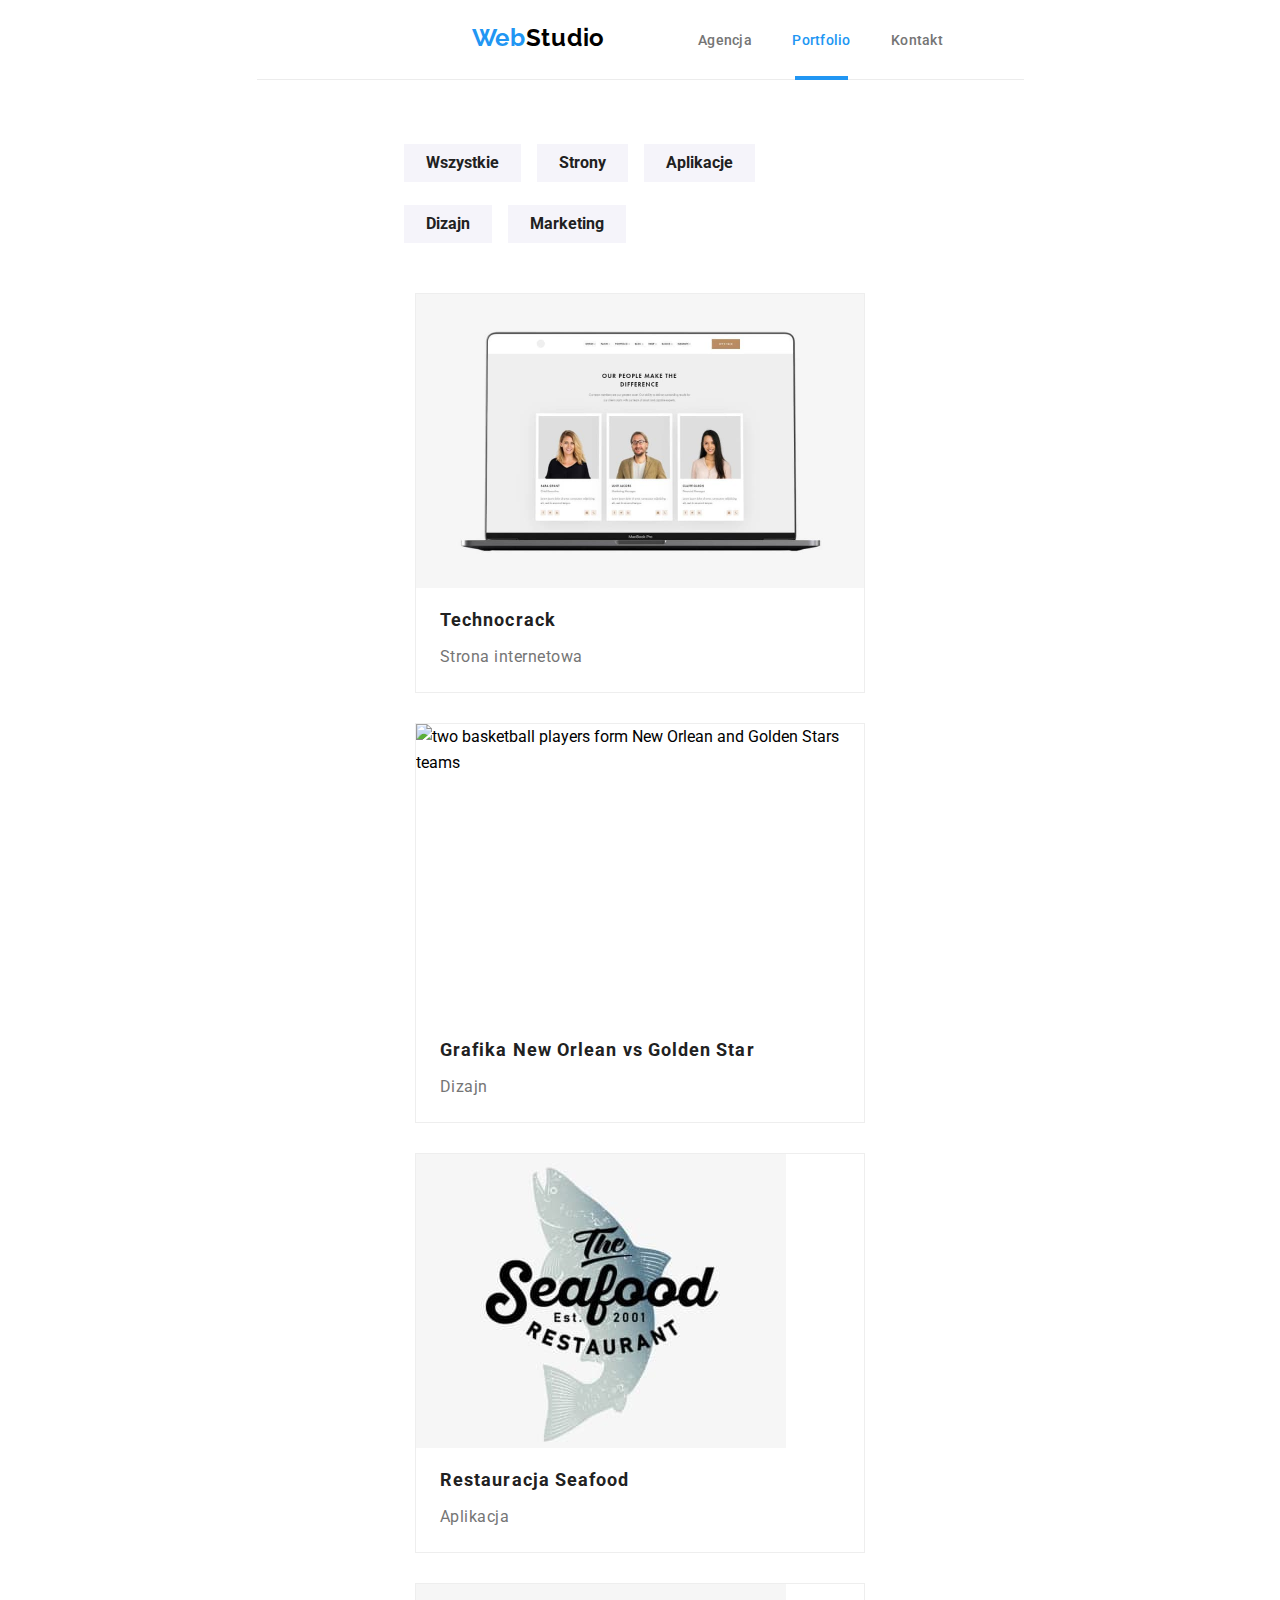
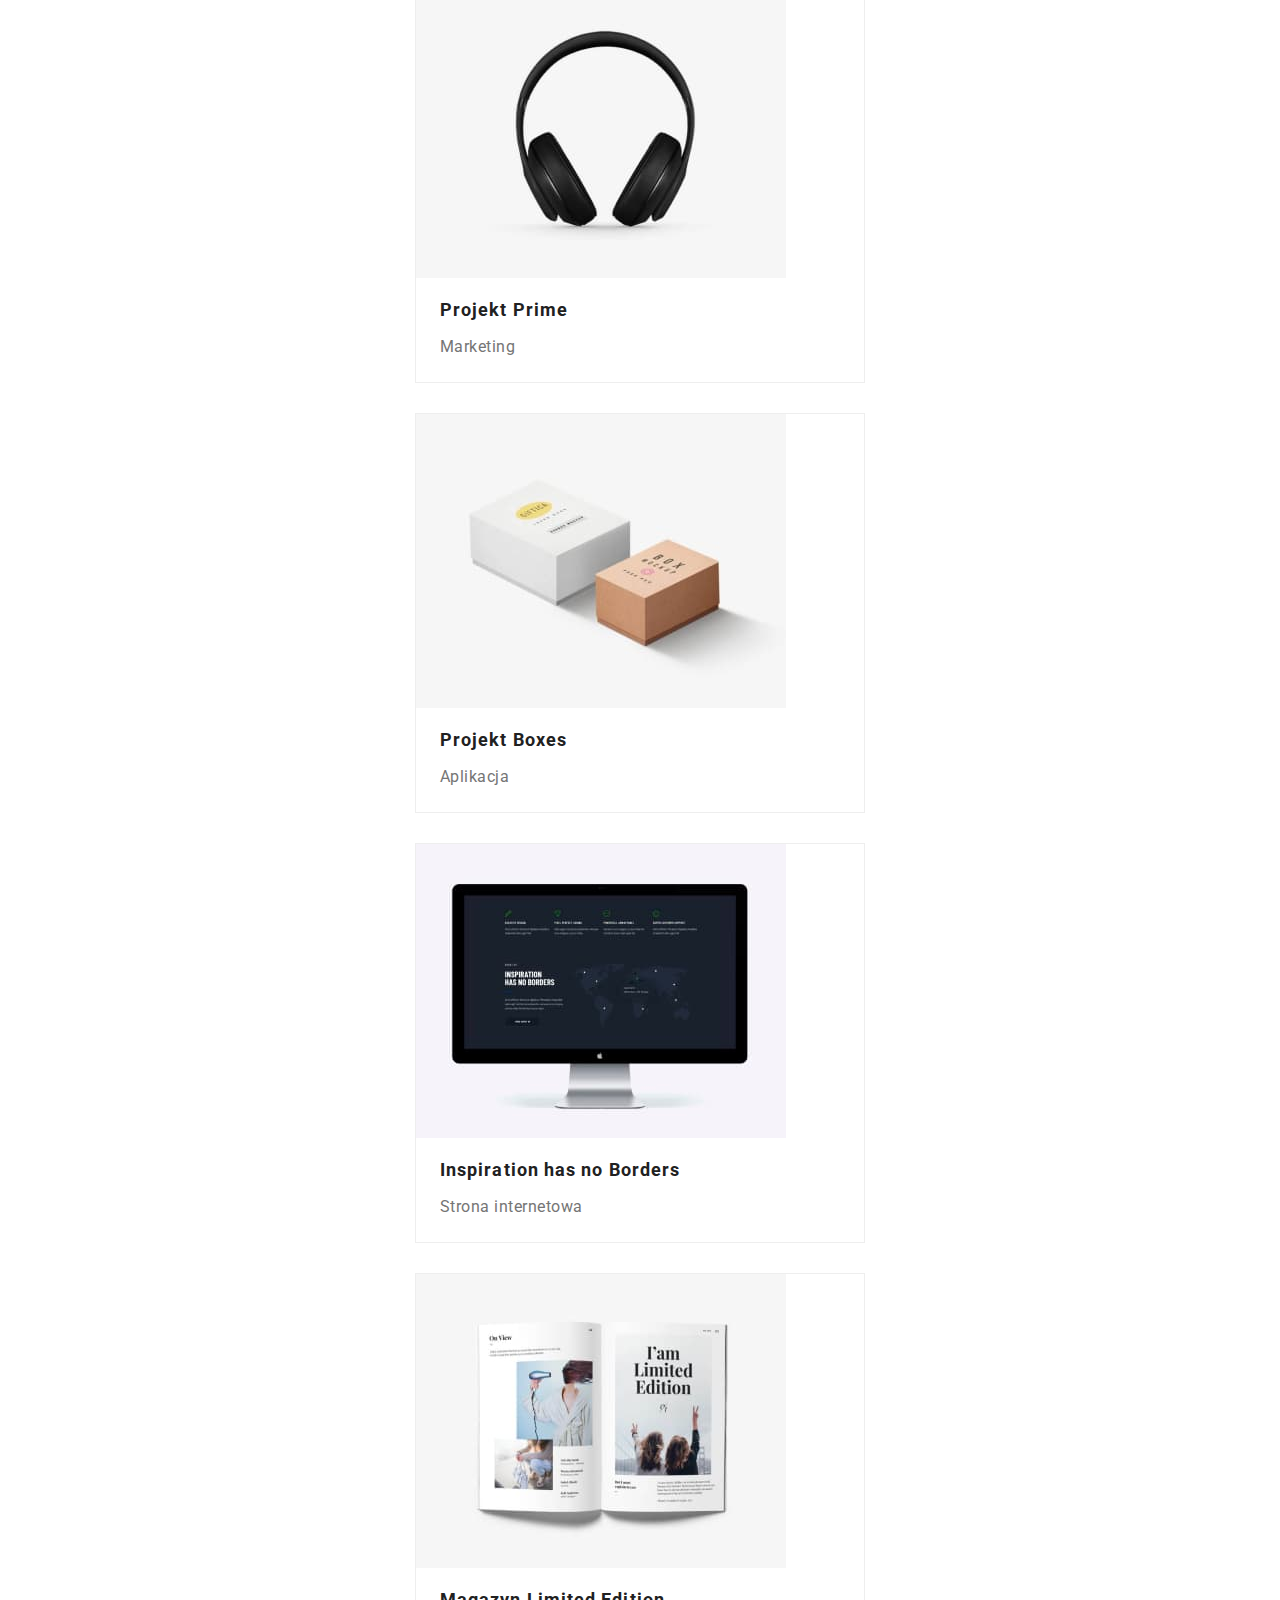
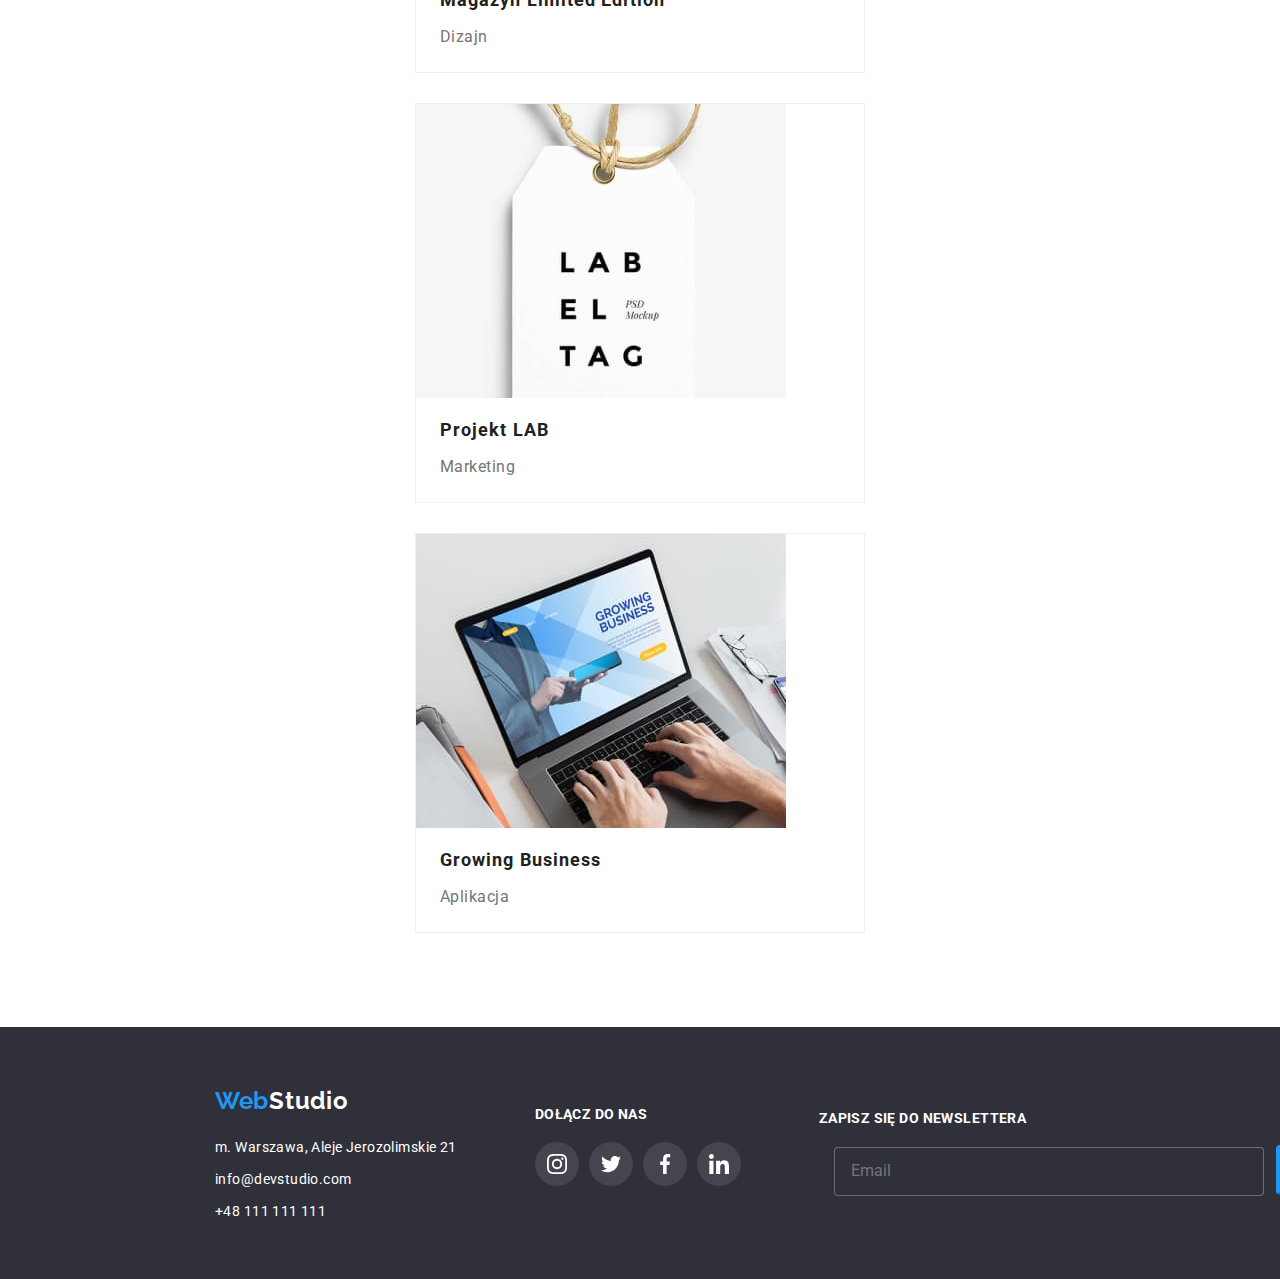
==== commit 335c9762: "Change of modal-window checkbox backgrond path" ====
--- a/portfolio.html
+++ b/portfolio.html
@@ -108,11 +108,11 @@
                 <li class="portfolio__card">
                     <div class="portfolio__photo">
                         <figure class="portfolio__figure">
-                            <img class="portfolio__image" alt="photo of laptop with open webpage of some company"
-                            src="./images/technocrack_x1.jpeg 450w"
+                            <img class="portfolio__photo" alt="photo of laptop with open webpage of some company"
+                            src="./images/technocrack_x2.jpg"
                             srcset="./images/technocrack_x1.jpeg 450px
                                     ./images/technocrack_x2.jpeg 900px"
-                                    sizes="(min-width: 748px) 450px, (min-width: 480px) 900px)" />
+                                    sizes="(min-width: 748px) 450px, (min-width: 480px) 900px)"/>
                             <p class="portfolio__text">Technocrack jest popularną platformą wykorzystywaną do
                                 rozpowszechniania
                                 koronawirusa. Firmy wykorzystują tę platformę do celów szpiegowskich i ataków na
--- a/css/main.min.css
+++ b/css/main.min.css
@@ -1 +1 @@
-.header{margin:auto;width:480px;height:60px;display:-webkit-box;display:-ms-flexbox;display:flex}.header--portfolio{width:480px;height:60px;margin:auto;border-bottom:1px solid #ececec;display:-webkit-box;display:-ms-flexbox;display:flex}.header__logo{width:134px;height:28px;padding:16px 15px;font-size:24px;font-weight:700;line-height:28px;letter-spacing:.03em;text-align:left}.header__linkUnderline{content:"";width:53px;height:4px;background-color:#2196f3;position:absolute;top:46px;right:0;bottom:0;left:0;margin:auto;display:none}.header__menuButton{margin-left:276px;margin-top:10px}#header-mobile__icon-hamburger{width:24px;height:24px}.header-nav{display:none;position:relative;width:521px;height:auto;display:none;padding-left:93px;font-size:14px;font-weight:500;line-height:16px;letter-spacing:.02em;text-align:left}.header-nav-subpages{display:none;position:absolute;top:32px;display:inline-block;width:245px}.header-nav-subpages__list{padding:0;margin:0;list-style-type:none;display:-webkit-box;display:-ms-flexbox;display:flex;-webkit-box-pack:justify;-ms-flex-pack:justify;justify-content:space-between}.header-nav-subpages__element{font-size:14px;font-weight:500;margin:0px;position:relative}.header-nav-contact__list{width:150px;padding-top:21px}.header-nav-contact__element{font-size:12px;font-weight:500;line-height:14px;letter-spacing:.02em;text-align:left;padding:5px}.header-nav-contact__element>a>#header-nav-contact__icon-smartphone{margin-right:8px;width:10px;height:14px}.header-nav-contact__element>a>#header-nav-contact__icon-envelope{margin-right:8px;width:14px;height:10px}.menuToggle{width:40px;height:40px;padding:0;margin-top:10px;margin-left:276px;border:none}@media(min-width: 767px){.menuToggle{display:none}.header{width:767px;height:80px}.header__logo{margin-top:10px}.header--portfolio{width:767px;height:80px}.header-nav{display:-webkit-box;display:-ms-flexbox;display:flex;padding-left:68px}.header-nav-subpages{top:22px}.header-nav-contact{position:absolute;top:11px;left:401px}}@media(min-width: 1200px){.menuToggle{display:none}.header{width:1600px;height:80px;margin:auto}.header__logo{width:auto;height:auto;padding:14px 93px 24px 215px}.header-nav{width:254px;display:inline-block;padding-left:0}.header-nav-subpages{position:absolute;top:8px}.header-nav-contact{position:absolute;left:599px;top:11px;padding:0;font-size:12px;font-weight:500;line-height:14px;letter-spacing:.02em;text-align:left}.header-nav-contact__list{padding:0;display:-webkit-box;display:-ms-flexbox;display:flex;width:321px;height:16px}.header-nav-contact__element{font-size:14px;font-weight:500;line-height:16px;letter-spacing:.02em;text-align:left;padding:0}.header-nav-contact__element>a>#header-nav-contact__icon-smartphone{margin-left:30px;width:10px;height:14px}}body{margin:0;position:relative;font-family:Roboto,sans-serif}img{display:block}.section{width:480px;margin:auto}.section--portfolio{margin:auto;padding-top:46px}@media(min-width: 767px){.section{width:767px;height:auto;margin-left:auto;margin-right:auto;margin-bottom:0}}@media(min-width: 1200px){.section{width:1600px}}.link{text-decoration:none}.link:hover,.link:focus{color:#2196f3;cursor:pointer;-webkit-transition:color 250ms cubic-bezier(0.4, 0, 0.2, 1),fill 250ms cubic-bezier(0.4, 0, 0.2, 1);transition:color 250ms cubic-bezier(0.4, 0, 0.2, 1),fill 250ms cubic-bezier(0.4, 0, 0.2, 1)}.link:hover>svg{fill:#2196f3}.link--active{color:#2196f3}.link--active::after{content:"";width:53px;height:4px;background-color:#2196f3;position:absolute;top:46px;right:0;bottom:0;left:0;margin:auto;display:block}.link--header:hover+.header__linkUnderline,.link--header:focus+.header__linkUnderline{display:block}.link--header{color:#757575}.link:hover>.logo--footer{color:#2196f3}.link--footerLeftPart{color:#fff}.link-mobile-menu{color:#000;display:block;text-decoration:none;font-family:Roboto;font-size:40px;font-weight:500;line-height:47px;letter-spacing:.02em;text-align:left;padding-bottom:32px}.link-mobile-menu--linkPhone{margin-top:302px;font-size:34px;color:#2196f3}.link-mobile-menu--linkMail{font-size:24px;line-height:28px;color:#757575}.link-mobile-menu--socialMedia{color:#2196f3;font-size:18px;font-weight:500;line-height:22px}.ul{padding:0;margin:0;list-style-type:none}.logo{font-family:"Raleway",sans-serif;font-size:24px;line-height:1.2;letter-spacing:.03em;color:#2196f3;font-weight:700;line-height:28px;letter-spacing:.03em;text-align:center}.logo--footer{color:#fff}.logo--footer:hover{color:#2196f3}.logo--header{color:#000}.logo--footer{color:#fff}.logo:hover+.logo--header,.logo:focus+.logo--header{color:#2196f3}.logo--header:hover,.logo--header:focus{color:#2196f3}.service-order{width:480px;height:400px;margin:auto;background-color:#2f303a;background-image:-webkit-gradient(linear, left top, left bottom, from(rgba(47, 48, 58, 0.4)), to(rgba(23, 26, 58, 0.4))),url("../images/serviceOrder_x1.jpg");background-image:linear-gradient(rgba(47, 48, 58, 0.4), rgba(23, 26, 58, 0.4)),url("../images/serviceOrder_x1.jpg");background-size:cover}.service-order__h1{width:auto;height:-webkit-fit-content;height:-moz-fit-content;height:fit-content;padding:118px 58px 0px 57px;margin:0;font-size:26px;font-weight:900;line-height:42px;letter-spacing:.06em;text-align:center;color:#fff}.service-order__btn{font-weight:700;font-size:16px;border:none;background-color:#2196f3;color:#fff;width:200px;height:50px;margin:auto;padding:10px 41px 10px 42px;margin-top:30px;margin-left:140px;-webkit-box-shadow:0px 4px 4px rgba(0,0,0,.15);box-shadow:0px 4px 4px rgba(0,0,0,.15);border-radius:4px}.service-order__btn:hover,.service-order__btn:focus{cursor:pointer}@media(min-device-pixel-ratio: 2),(-webkit-min-device-pixel-ratio: 2),(min-resolution: 192dpi),(min-resolution: 2dppx){.service-order{background-image:-webkit-gradient(linear, left top, left bottom, from(rgba(47, 48, 58, 0.4)), to(rgba(23, 26, 58, 0.4))),url("../images/serviceOrder_x2.jpg");background-image:linear-gradient(rgba(47, 48, 58, 0.4), rgba(23, 26, 58, 0.4)),url("../images/serviceOrder_x2.jpg")}}@media(min-width: 767px){.service-order{width:767px;height:400px;margin:auto}.service-order__h1{width:auto;padding-left:180px;padding-right:180px;padding-top:118px;margin:0}.service-order__btn{margin-top:30px;margin-left:284px}}@media(min-width: 1200px){.service-order{width:1600px;height:600px}.service-order__h1{width:auto;padding-right:452px;padding-left:452px;padding-top:118px;margin-right:0;font-size:44px;font-weight:900;line-height:60px;letter-spacing:.06em;text-align:center}.service-order__btn{margin-top:30px;margin-left:700px}}.presentation{width:480px;height:auto;margin:auto;margin-top:30px}.presentation__h2{color:#212121;text-align:center;font-size:36px;margin:0px;padding-bottom:50px}.presentation__h2--ourTeam{color:#212121;text-align:center;font-size:36px;padding-top:30px;padding-bottom:30px;margin:0px;background-color:#f5f4fa}@media(min-width: 767px){.presentation{width:767px;margin-top:60px}}@media(min-width: 1200px){.presentation{width:1600px;height:auto}}.description{display:-webkit-box;display:-ms-flexbox;display:flex;-webkit-box-pack:center;-ms-flex-pack:center;justify-content:center}.description__list{margin:auto;display:-webkit-box;display:-ms-flexbox;display:flex;-ms-flex-wrap:wrap;flex-wrap:wrap;-webkit-box-pack:center;-ms-flex-pack:center;justify-content:center}.description__element{padding-top:30px}.description__rectangle{width:450px;height:120px;background:#f5f4fa;border-radius:4px;margin-bottom:30px;margin:auto;position:relative}.description__icons{display:block;height:50%;width:50%;position:absolute;top:0;right:0;bottom:0;left:0;margin:auto}.description__h3{color:#212121;margin:0px;font-size:14px;font-weight:700;letter-spacing:.03em;text-align:center}.description__paragraf{font-size:14px;color:#757575;margin-top:10px;margin-bottom:0px;line-height:24px;letter-spacing:.03em;text-align:left}.description__text{font-size:14px;color:#757575;margin-top:30px;margin-bottom:0px;line-height:24px;letter-spacing:.03em;text-align:left}@media(min-width: 767px){.description{margin-top:60px;height:627px;display:-webkit-box;display:-ms-flexbox;display:flex;-webkit-box-pack:justify;-ms-flex-pack:justify;justify-content:space-between}.description__list{width:1170px;height:auto;margin-top:0;margin-bottom:0;margin-left:auto;margin-right:auto;display:-webkit-box;display:-ms-flexbox;display:flex;-ms-flex-wrap:wrap;flex-wrap:wrap;-ms-flex-pack:distribute;justify-content:space-around}.description__element{margin-top:0}.description__rectangle{width:345px;height:120px}.description__text{width:345px}}@media(min-width: 1200px){.description{height:351px;display:-webkit-box;display:-ms-flexbox;display:flex}.description__h3{text-align:left}.description__list{margin-right:auto;margin-bottom:0;height:auto;-webkit-box-pack:justify;-ms-flex-pack:justify;justify-content:space-between}.description__element{width:270px;margin:0}.description__rectangle{width:270px;height:120px}.description__text{width:270px}}.our-work{display:none}@media(min-width: 1200px){.our-work{width:1170px;height:auto;display:block}.our-work__list{display:-webkit-box;display:-ms-flexbox;display:flex;-ms-flex-wrap:wrap;flex-wrap:wrap;-ms-flex-pack:distribute;justify-content:space-around}.our-work__image{position:relative}.our-work__backgroundForText{background:rgba(47,48,58,.8);height:70px;position:absolute;bottom:0;left:0;right:0;width:100%}.our-work__text{font-size:14px;font-weight:700;line-height:70px;letter-spacing:.03em;text-align:center;text-transform:uppercase;color:#fff;margin:0}}.our-team{width:480px;height:auto;background-color:#f5f4fa;margin-top:60px;padding-bottom:60px}.our-team__figure{-webkit-box-shadow:0px 2px 6px rgba(0,0,0,0.1490196078),0px 2px 2px rgba(0,0,0,0.1490196078),0px 4px 2px rgba(0,0,0,0.1490196078);box-shadow:0px 2px 6px rgba(0,0,0,0.1490196078),0px 2px 2px rgba(0,0,0,0.1490196078),0px 4px 2px rgba(0,0,0,0.1490196078);width:450px;border-radius:0px 0px 4px 4px;margin:auto;margin-bottom:30px;background-color:#f5f4fa}.our-team__photo{width:450px;height:460px}.our-team__figcuption{font-size:16px;font-weight:500;line-height:19px;letter-spacing:.03em;text-align:center;padding-top:30px;padding-bottom:30px}.our-team__name{color:#212121}.our-team__function{padding-top:10px;color:#757575}.our-team__socialMedia{width:206px;display:-webkit-box;display:-ms-flexbox;display:flex;-webkit-box-pack:justify;-ms-flex-pack:justify;justify-content:space-between;margin:auto;padding-top:16px}.our-team__socialMedia--mobile{width:206px;margin:auto;padding-top:16px;padding-left:32px;padding-right:32px}.our-team__socialMediaCircle{fill:#afb1b8;width:44px;height:44px;border-radius:50%;position:relative}.our-team__socialMediaIcon{width:20px;height:20px;position:absolute;top:0;right:0;bottom:0;left:0;margin:auto}.our-team__socialMediaLink:hover>.our-team__socialMediaCircle,.our-team__socialMediaLink:focus>.our-team__socialMediaCircle{background-color:#2196f3;-webkit-transition:fill 250ms cubic-bezier(0.4, 0, 0.2, 1);transition:fill 250ms cubic-bezier(0.4, 0, 0.2, 1)}.our-team__socialMediaLink:hover>.our-team__socialMediaCircle>svg,.our-team__socialMediaLin:focus>.our-team__socialMediaCircle>svg{fill:#fff;-webkit-transition:fill 250ms cubic-bezier(0.4, 0, 0.2, 1);transition:fill 250ms cubic-bezier(0.4, 0, 0.2, 1)}@media(min-width: 767px){.our-team{width:767px;margin-top:15px;padding-top:30px;padding-bottom:30px}.our-team__list{display:-webkit-box;display:-ms-flexbox;display:flex;-ms-flex-wrap:wrap;flex-wrap:wrap;-ms-flex-pack:distribute;justify-content:space-around}.our-team__photo{width:354px;height:374px}.our-team__figure{width:354px}}@media(min-width: 767px)and (min-width: 1200px){.our-team{width:1600px;margin-top:94px}.our-team__figure{width:270px}.our-team__photo{width:270px;height:260px}.our-team__list{width:1170px;margin:auto;display:-webkit-box;display:-ms-flexbox;display:flex;-ms-flex-wrap:wrap;flex-wrap:wrap;-webkit-box-pack:justify;-ms-flex-pack:justify;justify-content:space-between}}.our-clients{width:480px;height:auto;margin-top:60px}.our-clients__list{display:-webkit-box;display:-ms-flexbox;display:flex;-ms-flex-wrap:wrap;flex-wrap:wrap;gap:30px;-webkit-box-pack:center;-ms-flex-pack:center;justify-content:center}.our-clients__rectangle{height:92px;width:210px;border:1px solid #afb1b8;border-radius:4px;fill:#afb1b8;position:relative}.our-clients__icon{width:106px;height:60px;position:absolute;top:0;right:0;bottom:0;left:0;margin:auto}.our-clients__link:hover>.our-clients__rectangle,.our-clients__link:focus>.our-clients__rectangle{border:1px solid #2196f3;fill:#2196f3;-webkit-transition:border 250ms cubic-bezier(0.4, 0, 0.2, 1),fill 250ms cubic-bezier(0.4, 0, 0.2, 1);transition:border 250ms cubic-bezier(0.4, 0, 0.2, 1),fill 250ms cubic-bezier(0.4, 0, 0.2, 1)}.our-clients__link:hover>.icon-rectangle-clients,.our-clients__link:focus>.icon-rectangle-clients{border:1px solid #2196f3;fill:#2196f3;-webkit-transition:border 250ms cubic-bezier(0.4, 0, 0.2, 1),fill 250ms cubic-bezier(0.4, 0, 0.2, 1);transition:border 250ms cubic-bezier(0.4, 0, 0.2, 1),fill 250ms cubic-bezier(0.4, 0, 0.2, 1)}@media(min-width: 767px){.our-clients{width:767px;padding-top:60px;margin-top:60px;height:-webkit-max-content;height:-moz-max-content;height:max-content;margin:auto}}@media(min-width: 1200px){.our-clients{width:1600px;margin-top:34px}}.footer{width:480px;height:603px;margin-right:auto;margin-left:auto;margin-top:0;background-color:#2f303a;color:#fff;margin-top:94px;padding-bottom:60px}.footer-upper-tablet{width:auto;padding-left:108px;margin:auto;display:inline-block;-ms-flex-pack:distribute;justify-content:space-around}.footer-left-part{width:auto;display:-webkit-box;display:-ms-flexbox;display:flex;-webkit-box-orient:vertical;-webkit-box-direction:normal;-ms-flex-direction:column;flex-direction:column;-webkit-box-align:center;-ms-flex-align:center;align-items:center;padding-top:60px;margin-left:115px}.footer-left-part__address{font-style:normal;font-size:14px;line-height:24px;letter-spacing:.03em;margin-top:11px;text-align:center}.footer-left-part__linkMail{font-size:14px;line-height:24px;letter-spacing:.03em;padding-top:8px}.footer-left-part__linkPhone{font-size:14px;line-height:24px;letter-spacing:.03em;padding-top:8px}.footer-middle-part{width:auto;display:-webkit-box;display:-ms-flexbox;display:flex;-webkit-box-orient:vertical;-webkit-box-direction:normal;-ms-flex-direction:column;flex-direction:column;-webkit-box-align:center;-ms-flex-align:center;align-items:center;padding-top:60px}.footer-middle-part__h3{text-transform:uppercase;margin-bottom:20px;font-size:14px;font-weight:700;letter-spacing:.03em}.footer-middle-part__socialMedia{display:-webkit-box;display:-ms-flexbox;display:flex;-webkit-box-pack:justify;-ms-flex-pack:justify;justify-content:space-between;width:206px;margin:0}.footer-middle-part__socialMediaCircle{fill:#fff;width:44px;height:44px;border-radius:50%;position:relative;background:rgba(255,255,255,0.1019607843)}.footer-middle-part__socialMediaCircle:hover,.footer-middle-part__socialMediaCircle:focus{background-color:#2196f3;-webkit-transition:background-color 250ms cubic-bezier(0.4, 0, 0.2, 1);transition:background-color 250ms cubic-bezier(0.4, 0, 0.2, 1)}.footer-middle-part__socialMediaCircle:hover>svg,.footer-middle-part__socialMediaCircle:focus>svg{fill:#fff;-webkit-transition:fill 250ms cubic-bezier(0.4, 0, 0.2, 1);transition:fill 250ms cubic-bezier(0.4, 0, 0.2, 1)}.footer-middle-part__socialMediaLink:hover>.footer-middle-part__socialMediaCircle,.footer-middle-part__socialMediaLink:focus>.footer-middle-part__socialMediaCircle{background-color:#2196f3;-webkit-transition:background-color 250ms cubic-bezier(0.4, 0, 0.2, 1);transition:background-color 250ms cubic-bezier(0.4, 0, 0.2, 1)}.footer-middle-part__socialMediaLink:hover>.footer-middle-part__socialMediaCircle>svg,.footer-middle-part__socialMediaLink:focus>.footer-middle-part__socialMediaCircle>svg{fill:#fff;-webkit-transition:fill 250ms cubic-bezier(0.4, 0, 0.2, 1);transition:fill 250ms cubic-bezier(0.4, 0, 0.2, 1)}.footer-middle-part__icon{width:20px;height:20px;position:absolute;top:0;right:0;bottom:0;left:0;margin:auto}.footer-right-part{width:auto;padding-top:60px}.footer-right-part__newsletter{height:86px;width:358px}.footer-right-part__newsletterEmail{width:350px}.footer-right-part__label{text-transform:uppercase;font-size:14px;font-weight:700;letter-spacing:.03em;line-height:16px;margin-left:117px}.footer-right-part__inputLabel{margin-top:18px;margin-left:15px;background:#2f303a;border:1px solid rgba(255,255,255,0.3019607843);width:450px;border-radius:4px;padding:14px 0 14px 16px;font-size:16px}.footer-right-part__btn{height:50px;width:200px;padding-top:10px;padding-bottom:10px;padding-left:42px;margin-top:18px;margin-left:140px;font-weight:700;font-size:16px;line-height:30px;letter-spacing:.06em;text-align:left;color:#fff;border-radius:4px;border-color:#2196f3;background:#2196f3;position:relative}.footer-right-part__btn:hover,.footer-right-part__btn:focus{-webkit-box-shadow:0px 4px 4px 0px rgba(0,0,0,0.1490196078);box-shadow:0px 4px 4px 0px rgba(0,0,0,0.1490196078);cursor:pointer;-webkit-transition:-webkit-box-shadow 250ms cubic-bezier(0.4, 0, 0.2, 1);transition:-webkit-box-shadow 250ms cubic-bezier(0.4, 0, 0.2, 1);transition:box-shadow 250ms cubic-bezier(0.4, 0, 0.2, 1);transition:box-shadow 250ms cubic-bezier(0.4, 0, 0.2, 1), -webkit-box-shadow 250ms cubic-bezier(0.4, 0, 0.2, 1);transition:box-shadow 250ms cubic-bezier(0.4, 0, 0.2, 1),-webkit-box-shadow 250ms cubic-bezier(0.4, 0, 0.2, 1)}.footer-right-part__btn>svg,.footer-right-part__btn>svg{fill:#fff;-webkit-transition:fill 250ms cubic-bezier(0.4, 0, 0.2, 1);transition:fill 250ms cubic-bezier(0.4, 0, 0.2, 1)}.footer-right-part__icon{position:absolute;top:13px;margin-left:24px;fill:#212121;width:24px;height:24px;-webkit-box-align:center;-ms-flex-align:center;align-items:center}.footer-right-part__icon{position:absolute;margin-left:24px;fill:#fff;width:24px;height:24px;-webkit-box-align:center;-ms-flex-align:center;align-items:center}.footer-right-part__btn:hover,.footer-right-part__btn:focus{-webkit-box-shadow:0px 4px 4px 0px rgba(0,0,0,0.1490196078);box-shadow:0px 4px 4px 0px rgba(0,0,0,0.1490196078);cursor:pointer;-webkit-transition:-webkit-box-shadow 250ms cubic-bezier(0.4, 0, 0.2, 1);transition:-webkit-box-shadow 250ms cubic-bezier(0.4, 0, 0.2, 1);transition:box-shadow 250ms cubic-bezier(0.4, 0, 0.2, 1);transition:box-shadow 250ms cubic-bezier(0.4, 0, 0.2, 1), -webkit-box-shadow 250ms cubic-bezier(0.4, 0, 0.2, 1);transition:box-shadow 250ms cubic-bezier(0.4, 0, 0.2, 1),-webkit-box-shadow 250ms cubic-bezier(0.4, 0, 0.2, 1)}.footer-right-part__btn>svg,.footer-right-part__btn>svg{fill:#fff;-webkit-transition:fill 250ms cubic-bezier(0.4, 0, 0.2, 1);transition:fill 250ms cubic-bezier(0.4, 0, 0.2, 1)}@media(min-width: 767px){.footer{width:767px;height:466px;margin:auto;margin-top:60px}.footer-upper-tablet{margin:auto;display:-webkit-box;display:-ms-flexbox;display:flex;-webkit-box-pack:safe;-ms-flex-pack:safe;justify-content:safe;padding:0}.footer-middle-part{width:206px;margin:0;padding-top:65px}.footer-right-part{width:450px;margin:auto;padding-top:60px}.footer-right-part__newsletter{height:86px;width:450px}.footer-right-part__newsletterEmail{width:450px}.footer-right-part__btn{margin-top:20px;margin-left:125px}.footer-right-part__label{text-transform:uppercase;font-size:14px;font-weight:700;letter-spacing:.03em;line-height:16px;margin-left:117px}.footer-right-part__inputLabel{margin-top:20px;background:#2f303a;border:1px solid rgba(255,255,255,0.3019607843);width:430px;border-radius:4px;padding:14px 0 14px 16px;font-size:16px}}.footer-left-part{display:-webkit-box;display:-ms-flexbox;display:flex;-webkit-box-align:center;-ms-flex-align:center;align-items:center;padding-top:60px;margin:0}.footer-left-part__address{font-style:normal;font-size:14px;line-height:24px;letter-spacing:.03em;margin-top:20px;text-align:center}@media(min-width: 1200px){.footer{width:1600px;height:252px;margin-left:auto;margin-top:94px;display:-webkit-box;display:-ms-flexbox;display:flex}.footer-upper-tablet{width:auto;margin:0;display:-webkit-box;display:-ms-flexbox;display:flex;-webkit-box-pack:left;-ms-flex-pack:left;justify-content:left}.footer-left-part{display:inline-block;-webkit-box-align:center;-ms-flex-align:center;align-items:center;padding-top:60px;padding-left:215px;margin:0}.footer-middle-part{width:auto;margin:0;padding-top:65px;padding-left:78px;-webkit-box-align:start;-ms-flex-align:start;align-items:start}.footer-right-part{margin-left:78px;margin-top:0;padding-top:72px}.footer-right-part__newsletterEmail{padding-top:10px}.footer-right-part__label{margin-left:0}.footer-right-part__btn{margin-top:18px;margin-left:12px;position:absolute}}.backdrop{width:100%;height:100%;background:rgba(0,0,0,.2);position:absolute;top:0;right:0;bottom:0;left:0}.is-hidden{opacity:0;visibility:hidden;pointer-events:none}#modal-window__btnAccept:disabled{position:absolute;top:74px;left:95px;margin:0;width:200px;height:50px;background-color:#2196f3;opacity:.5;color:#fff;border:1px solid #2196f3;border-radius:4px;font-size:16px;font-weight:700;line-height:30px;letter-spacing:.06em;text-align:center;cursor:not-allowed}#modal-window__btnAccept{position:absolute;top:74px;left:95px;margin:0;width:200px;height:50px;background-color:#2196f3;color:#fff;border:1px solid #2196f3;border-radius:4px;font-size:16px;font-weight:700;line-height:30px;letter-spacing:.06em;text-align:center;cursor:pointer}.modal-window{width:450px;height:609px;background:#fff;-webkit-box-shadow:0px 2px 1px 0px rgba(0,0,0,.2),0px 1px 1px 0px rgba(0,0,0,0.1411764706),0px 1px 3px 0px rgba(0,0,0,0.1215686275);box-shadow:0px 2px 1px 0px rgba(0,0,0,.2),0px 1px 1px 0px rgba(0,0,0,0.1411764706),0px 1px 3px 0px rgba(0,0,0,0.1215686275);position:sticky;z-index:1;top:93px;margin:auto}.modal-window__btnClose{background-color:#fff;color:#212121;width:30px;height:30px;border:1px solid rgba(0,0,0,0.1019607843);border-radius:50%;margin:0;top:8px;left:412px;position:absolute}.modal-window__btnClose:hover,.modal-window__btnClose:focus{cursor:pointer}.modal-window__btnClose:hover>svg,.modal-window__btnClose:focus>svg{fill:#2196f3}.modal-window__iconClose{width:11px;height:11px;position:absolute;top:8px;right:8px}.modal-window__forms{padding-left:40px;padding-right:40px;height:auto}.modal-window__h3{width:370px;font-size:20px;line-height:30px;letter-spacing:.03em;text-align:center;color:#212121;font-weight:700;padding-top:40px;margin:0}.modal-window__form{width:448px;padding-top:10px;position:relative;border:0px solid}.modal-window_formLabel{margin-top:10px;margin-bottom:4px;font-size:12px;line-height:14px;letter-spacing:.01em;text-align:left;color:#757575}.modal-window__formIcon{width:370px;height:40px;position:relative;border:1px solid rgba(33,33,33,.2)}.modal-window__formIcon:hover,.modal-window__formIcon:focus{border:1px solid #2196f3}.modal-window__formIcon:hover>svg,.modal-window__formIcon:focus>svg{fill:#2196f3}.modal-window__input{outline:none;border:none;width:338px;padding-left:30px;height:35px;padding-top:2px;left:40px}.modal-window__icon{fill:#212121;position:absolute}.modal-window__icon--Person{top:8px;left:9px;width:18px;height:18px}.modal-window__icon--Phone{top:9px;left:9px;width:18px;height:18px}.modal-window__icon--Email{top:10px;left:9px;width:21px;height:18px}.modal-window__comment{width:368px;height:105px;padding-top:12px;padding-left:16px;border:1px solid rgba(33,33,33,.2)}.modal-window__comment:hover{border:1px solid #2196f3}.modal-window__comment:hover>.modal-window__commentText::-webkit-input-placeholder{color:#2196f3}.modal-window__comment:hover>.modal-window__commentText::-moz-placeholder{color:#2196f3}.modal-window__comment:hover>.modal-window__commentText:-ms-input-placeholder{color:#2196f3}.modal-window__comment:hover>.modal-window__commentText::-ms-input-placeholder{color:#2196f3}.modal-window__comment:hover>.modal-window__commentText::placeholder{color:#2196f3}.modal-window__commentText{outline:none;width:337px;height:auto;resize:none;border:none}.modal-window__accept{position:relative;width:420px;display:-webkit-box;display:-ms-flexbox;display:flex}.modal-window__regulations{position:absolute;top:20px;left:2px;z-index:2;opacity:0;display:block;margin:0}.modal-window__acceptLabel{display:block;width:397px;position:absolute;top:19px;left:20px;margin:0;font-size:12px;line-height:14px;letter-spacing:.03em;color:#757575;text-align:left}.modal-window__acceptLabel>a{text-decoration:none;color:#2196f3}.modal-window__acceptLabel::before{content:"";display:block;position:absolute;left:-20px;z-index:1;border:1px solid #000;width:16px;height:15px}input:hover+.modal-window__acceptLabel::before,input:focus+.modal-window__acceptLabel::before{border-color:#2196f3;-webkit-transition:border-color 250ms cubic-bezier(0.4, 0, 0.2, 1);transition:border-color 250ms cubic-bezier(0.4, 0, 0.2, 1)}input:hover,input:focus{cursor:pointer}input:checked+.modal-window__acceptLabel::before{background-image:url(goit-markup-hw-08/images/iconCheck.jpg);border:none}.link-mobile-menu--active{color:#2196f3}.link-mobile-menu--linkPhone{margin-top:270px;font-size:34px;color:#2196f3}.link-mobile-menu--linkMail{font-size:24px;line-height:28px;color:#757575}.mobile-menu__socialMedia{height:22px}.link-mobile-menu--socialMedia{color:#2196f3;font-size:18px;font-weight:500;line-height:22px}.mobile-menu__socialMedia--list{display:block;display:-webkit-box;display:-ms-flexbox;display:flex;height:22px}.mobile-menu__socialMedia--element{border-right:solid 1px rgba(33,33,33,.2);width:-webkit-fit-content;width:-moz-fit-content;width:fit-content;margin-right:10px;padding-right:10px}.mobile-menu__socialMedia--element:last-child{border:none;width:-webkit-fit-content;width:-moz-fit-content;width:fit-content;margin-right:10px;padding-right:10px}.mobile-menu-container{padding-top:10px;min-width:320px;max-width:1170px;margin-left:276px}.mobile-menu{padding:0;margin:0;list-style:none}.mobile-menu__iconClose{width:18.67px;height:18.67px}.menu-box{width:480px;height:auto;margin-left:0;padding:48px 40px;background-color:#fff}.menu{display:-webkit-box;display:-ms-flexbox;display:flex;padding:0;margin:0;list-style:none}@media(max-width: 767px){.menu{display:none}}.menu .link{padding:10px;color:#000;text-decoration:none}.menu .link:hover,.menu .link:focus{text-decoration:underline}.menu-toggle{height:40px;width:40px;background-color:rgba(0,0,0,0);border:none;border-radius:50%;outline:none}.menu-toggle:hover{cursor:pointer}@media(min-width: 767px){.menu-toggle{display:none}}.menu-toggle:hover>svg,.menu-toggle:focus>svg{fill:#2196f3}.menu-container{position:fixed;top:0;left:0;width:100vw;height:100vh;padding:32px;background-color:#fff;z-index:999;-webkit-transform:translateX(120%);transform:translateX(120%);-webkit-transition:-webkit-transform 250ms ease-in-out;transition:-webkit-transform 250ms ease-in-out;transition:transform 250ms ease-in-out;transition:transform 250ms ease-in-out, -webkit-transform 250ms ease-in-out}.menu-container.is-open{-webkit-transform:translateX(0);transform:translateX(0)}.menu-container .menu-toggle{position:absolute;left:450px;top:16px;color:#fff}.mobile-menu{padding:0;margin:0;list-style:none}.mobile-menu .link-mobile{color:#000;display:block;padding:10px;text-decoration:none;font-size:40px;font-weight:500;line-height:47px;letter-spacing:.02em;text-align:left}.mobile-menu .link-mobile--active{color:#2196f3}.mobile-menu .link-mobile:hover{color:#2196f3}.portfolio{width:480pxpx;margin:auto;padding-top:60px}.portfolio__cards{-ms-flex-wrap:nowrap;flex-wrap:nowrap;row-gap:30px;width:480px;margin:auto}.portfolio__card{line-height:26px;width:450px;height:auto;border:1px solid #eee;margin:auto;margin-bottom:30px}.portfolio__card:hover .portfolio__text{-webkit-transform:translateY(0);transform:translateY(0);cursor:pointer;visibility:visible;overflow:hidden}.portfolio__card:hover{cursor:pointer;-webkit-box-shadow:14px 12px 6px 0px rgba(0,0,0,.1490196078),0px 4px 4px 0px rgba(0,0,0,.1490196078),0px 1px 1px 0px rgba(0,0,0,.1490196078);box-shadow:14px 12px 6px 0px rgba(0,0,0,.1490196078),0px 4px 4px 0px rgba(0,0,0,.1490196078),0px 1px 1px 0px rgba(0,0,0,.1490196078);-webkit-transition:-webkit-box-shadow 250ms cubic-bezier(0.4, 0, 0.2, 1);transition:-webkit-box-shadow 250ms cubic-bezier(0.4, 0, 0.2, 1);transition:box-shadow 250ms cubic-bezier(0.4, 0, 0.2, 1);transition:box-shadow 250ms cubic-bezier(0.4, 0, 0.2, 1), -webkit-box-shadow 250ms cubic-bezier(0.4, 0, 0.2, 1)}.portfolio__photo{width:auto;height:294px;position:relative;overflow:hidden}.portfolio__figure{margin:0;width:100%;height:100%;overflow:hidden}.portfolio__text{background:#2196f3;color:#fff;font-size:18px;font-weight:400;line-height:28px;letter-spacing:.03em;text-align:left;margin:0;padding:49px 45px 0px 24px;width:100%;height:295.333px;position:absolute;top:0;bottom:0;display:block;visibility:hidden;-webkit-transform:translateY(100%);transform:translateY(100%);-webkit-transition:-webkit-transform 250ms cubic-bezier(0.4, 0, 0.2, 1);transition:-webkit-transform 250ms cubic-bezier(0.4, 0, 0.2, 1);transition:transform 250ms cubic-bezier(0.4, 0, 0.2, 1);transition:transform 250ms cubic-bezier(0.4, 0, 0.2, 1), -webkit-transform 250ms cubic-bezier(0.4, 0, 0.2, 1)}.portfolio__figcaption{width:370px;padding-left:24px;margin-top:14px}.portfolio__projectName{color:#212121;font-size:18px;font-weight:700;line-height:36px;letter-spacing:.06em}.portfolio__projectType{font-size:16px;line-height:30px;letter-spacing:.03em;text-align:left;color:#757575;padding-top:4px;padding-bottom:20px}.portfolio-nav{width:480px;margin:0 auto}.portfolio-nav__subpages{width:392px;padding:0;margin:0;list-style-type:none;display:-webkit-box;display:-ms-flexbox;display:flex;-ms-flex-wrap:wrap;flex-wrap:wrap;-webkit-box-pack:left;-ms-flex-pack:left;justify-content:left;-webkit-column-gap:8px;-moz-column-gap:8px;column-gap:8px;row-gap:15px}.portfolio-nav__subpage{height:38px;font-size:14px;letter-spacing:.03em;margin:4px}.portfolio-nav__btn{font-weight:700;font-size:16px;border:none;background-color:#f5f4fa;color:#212121;height:38px;width:auto;padding:6px 22px;text-align:center}.portfolio-nav__btn:nth-of-type(2){width:138px;height:38px}.portfolio-nav__btn:nth-of-type(3){width:138px;height:38px}.portfolio-nav__btn:hover,.portfolio-nav__btn:focus{background-color:#2196f3;color:#fff;cursor:pointer;-webkit-box-shadow:-12px -12px 6px 0px rgba(0,0,0,.1490196078),0px 4px 4px 0px rgba(0,0,0,.1490196078),0px 1px 1px 0px rgba(0,0,0,.1490196078);box-shadow:-12px -12px 6px 0px rgba(0,0,0,.1490196078),0px 4px 4px 0px rgba(0,0,0,.1490196078),0px 1px 1px 0px rgba(0,0,0,.1490196078);-webkit-transition:background-color 250ms cubic-bezier(0.4, 0, 0.2, 1),color 250ms cubic-bezier(0.4, 0, 0.2, 1),-webkit-box-shadow 250ms cubic-bezier(0.4, 0, 0.2, 1);transition:background-color 250ms cubic-bezier(0.4, 0, 0.2, 1),color 250ms cubic-bezier(0.4, 0, 0.2, 1),-webkit-box-shadow 250ms cubic-bezier(0.4, 0, 0.2, 1);transition:background-color 250ms cubic-bezier(0.4, 0, 0.2, 1),color 250ms cubic-bezier(0.4, 0, 0.2, 1),box-shadow 250ms cubic-bezier(0.4, 0, 0.2, 1);transition:background-color 250ms cubic-bezier(0.4, 0, 0.2, 1),color 250ms cubic-bezier(0.4, 0, 0.2, 1),box-shadow 250ms cubic-bezier(0.4, 0, 0.2, 1),-webkit-box-shadow 250ms cubic-bezier(0.4, 0, 0.2, 1)}/*# sourceMappingURL=main.min.css.map */+.header{margin:auto;width:480px;height:60px;display:-webkit-box;display:-ms-flexbox;display:flex}.header--portfolio{width:480px;height:60px;margin:auto;border-bottom:1px solid #ececec;display:-webkit-box;display:-ms-flexbox;display:flex}.header__logo{width:134px;height:28px;padding:16px 15px;font-size:24px;font-weight:700;line-height:28px;letter-spacing:.03em;text-align:left}.header__linkUnderline{content:"";width:53px;height:4px;background-color:#2196f3;position:absolute;top:46px;right:0;bottom:0;left:0;margin:auto;display:none}.header__menuButton{margin-left:276px;margin-top:10px}#header-mobile__icon-hamburger{width:24px;height:24px}.header-nav{display:none;position:relative;width:521px;height:auto;display:none;padding-left:93px;font-size:14px;font-weight:500;line-height:16px;letter-spacing:.02em;text-align:left}.header-nav-subpages{display:none;position:absolute;top:32px;display:inline-block;width:245px}.header-nav-subpages__list{padding:0;margin:0;list-style-type:none;display:-webkit-box;display:-ms-flexbox;display:flex;-webkit-box-pack:justify;-ms-flex-pack:justify;justify-content:space-between}.header-nav-subpages__element{font-size:14px;font-weight:500;margin:0px;position:relative}.header-nav-contact__list{width:150px;padding-top:21px}.header-nav-contact__element{font-size:12px;font-weight:500;line-height:14px;letter-spacing:.02em;text-align:left;padding:5px}.header-nav-contact__element>a>#header-nav-contact__icon-smartphone{margin-right:8px;width:10px;height:14px}.header-nav-contact__element>a>#header-nav-contact__icon-envelope{margin-right:8px;width:14px;height:10px}.menuToggle{width:40px;height:40px;padding:0;margin-top:10px;margin-left:276px;border:none}@media(min-width: 767px){.menuToggle{display:none}.header{width:767px;height:80px}.header__logo{margin-top:10px}.header--portfolio{width:767px;height:80px}.header-nav{display:-webkit-box;display:-ms-flexbox;display:flex;padding-left:68px}.header-nav-subpages{top:22px}.header-nav-contact{position:absolute;top:11px;left:401px}}@media(min-width: 1200px){.menuToggle{display:none}.header{width:1600px;height:80px;margin:auto}.header__logo{width:auto;height:auto;padding:14px 93px 24px 215px}.header-nav{width:254px;display:inline-block;padding-left:0}.header-nav-subpages{position:absolute;top:8px}.header-nav-contact{position:absolute;left:599px;top:11px;padding:0;font-size:12px;font-weight:500;line-height:14px;letter-spacing:.02em;text-align:left}.header-nav-contact__list{padding:0;display:-webkit-box;display:-ms-flexbox;display:flex;width:321px;height:16px}.header-nav-contact__element{font-size:14px;font-weight:500;line-height:16px;letter-spacing:.02em;text-align:left;padding:0}.header-nav-contact__element>a>#header-nav-contact__icon-smartphone{margin-left:30px;width:10px;height:14px}}body{margin:0;position:relative;font-family:Roboto,sans-serif}img{display:block}.section{width:480px;margin:auto}.section--portfolio{margin:auto;padding-top:46px}@media(min-width: 767px){.section{width:767px;height:auto;margin-left:auto;margin-right:auto;margin-bottom:0}}@media(min-width: 1200px){.section{width:1600px}}.link{text-decoration:none}.link:hover,.link:focus{color:#2196f3;cursor:pointer;-webkit-transition:color 250ms cubic-bezier(0.4, 0, 0.2, 1),fill 250ms cubic-bezier(0.4, 0, 0.2, 1);transition:color 250ms cubic-bezier(0.4, 0, 0.2, 1),fill 250ms cubic-bezier(0.4, 0, 0.2, 1)}.link:hover>svg{fill:#2196f3}.link--active{color:#2196f3}.link--active::after{content:"";width:53px;height:4px;background-color:#2196f3;position:absolute;top:46px;right:0;bottom:0;left:0;margin:auto;display:block}.link--header:hover+.header__linkUnderline,.link--header:focus+.header__linkUnderline{display:block}.link--header{color:#757575}.link:hover>.logo--footer{color:#2196f3}.link--footerLeftPart{color:#fff}.link-mobile-menu{color:#000;display:block;text-decoration:none;font-family:Roboto;font-size:40px;font-weight:500;line-height:47px;letter-spacing:.02em;text-align:left;padding-bottom:32px}.link-mobile-menu--linkPhone{margin-top:302px;font-size:34px;color:#2196f3}.link-mobile-menu--linkMail{font-size:24px;line-height:28px;color:#757575}.link-mobile-menu--socialMedia{color:#2196f3;font-size:18px;font-weight:500;line-height:22px}.ul{padding:0;margin:0;list-style-type:none}.logo{font-family:"Raleway",sans-serif;font-size:24px;line-height:1.2;letter-spacing:.03em;color:#2196f3;font-weight:700;line-height:28px;letter-spacing:.03em;text-align:center}.logo--footer{color:#fff}.logo--footer:hover{color:#2196f3}.logo--header{color:#000}.logo--footer{color:#fff}.logo:hover+.logo--header,.logo:focus+.logo--header{color:#2196f3}.logo--header:hover,.logo--header:focus{color:#2196f3}.service-order{width:480px;height:400px;margin:auto;background-color:#2f303a;background-image:-webkit-gradient(linear, left top, left bottom, from(rgba(47, 48, 58, 0.4)), to(rgba(23, 26, 58, 0.4))),url("../images/serviceOrder_x1.jpg");background-image:linear-gradient(rgba(47, 48, 58, 0.4), rgba(23, 26, 58, 0.4)),url("../images/serviceOrder_x1.jpg");background-size:cover}.service-order__h1{width:auto;height:-webkit-fit-content;height:-moz-fit-content;height:fit-content;padding:118px 58px 0px 57px;margin:0;font-size:26px;font-weight:900;line-height:42px;letter-spacing:.06em;text-align:center;color:#fff}.service-order__btn{font-weight:700;font-size:16px;border:none;background-color:#2196f3;color:#fff;width:200px;height:50px;margin:auto;padding:10px 41px 10px 42px;margin-top:30px;margin-left:140px;-webkit-box-shadow:0px 4px 4px rgba(0,0,0,.15);box-shadow:0px 4px 4px rgba(0,0,0,.15);border-radius:4px}.service-order__btn:hover,.service-order__btn:focus{cursor:pointer}@media(min-device-pixel-ratio: 2),(-webkit-min-device-pixel-ratio: 2),(min-resolution: 192dpi),(min-resolution: 2dppx){.service-order{background-image:-webkit-gradient(linear, left top, left bottom, from(rgba(47, 48, 58, 0.4)), to(rgba(23, 26, 58, 0.4))),url("../images/serviceOrder_x2.jpg");background-image:linear-gradient(rgba(47, 48, 58, 0.4), rgba(23, 26, 58, 0.4)),url("../images/serviceOrder_x2.jpg")}}@media(min-width: 767px){.service-order{width:767px;height:400px;margin:auto}.service-order__h1{width:auto;padding-left:180px;padding-right:180px;padding-top:118px;margin:0}.service-order__btn{margin-top:30px;margin-left:284px}}@media(min-width: 1200px){.service-order{width:1600px;height:600px}.service-order__h1{width:auto;padding-right:452px;padding-left:452px;padding-top:118px;margin-right:0;font-size:44px;font-weight:900;line-height:60px;letter-spacing:.06em;text-align:center}.service-order__btn{margin-top:30px;margin-left:700px}}.presentation{width:480px;height:auto;margin:auto;margin-top:30px}.presentation__h2{color:#212121;text-align:center;font-size:36px;margin:0px;padding-bottom:50px}.presentation__h2--ourTeam{color:#212121;text-align:center;font-size:36px;padding-top:30px;padding-bottom:30px;margin:0px;background-color:#f5f4fa}@media(min-width: 767px){.presentation{width:767px;margin-top:60px}}@media(min-width: 1200px){.presentation{width:1600px;height:auto}}.description{display:-webkit-box;display:-ms-flexbox;display:flex;-webkit-box-pack:center;-ms-flex-pack:center;justify-content:center}.description__list{margin:auto;display:-webkit-box;display:-ms-flexbox;display:flex;-ms-flex-wrap:wrap;flex-wrap:wrap;-webkit-box-pack:center;-ms-flex-pack:center;justify-content:center}.description__element{padding-top:30px}.description__rectangle{width:450px;height:120px;background:#f5f4fa;border-radius:4px;margin-bottom:30px;margin:auto;position:relative}.description__icons{display:block;height:50%;width:50%;position:absolute;top:0;right:0;bottom:0;left:0;margin:auto}.description__h3{color:#212121;margin:0px;font-size:14px;font-weight:700;letter-spacing:.03em;text-align:center}.description__paragraf{font-size:14px;color:#757575;margin-top:10px;margin-bottom:0px;line-height:24px;letter-spacing:.03em;text-align:left}.description__text{font-size:14px;color:#757575;margin-top:30px;margin-bottom:0px;line-height:24px;letter-spacing:.03em;text-align:left}@media(min-width: 767px){.description{margin-top:60px;height:627px;display:-webkit-box;display:-ms-flexbox;display:flex;-webkit-box-pack:justify;-ms-flex-pack:justify;justify-content:space-between}.description__list{width:1170px;height:auto;margin-top:0;margin-bottom:0;margin-left:auto;margin-right:auto;display:-webkit-box;display:-ms-flexbox;display:flex;-ms-flex-wrap:wrap;flex-wrap:wrap;-ms-flex-pack:distribute;justify-content:space-around}.description__element{margin-top:0}.description__rectangle{width:345px;height:120px}.description__text{width:345px}}@media(min-width: 1200px){.description{height:351px;display:-webkit-box;display:-ms-flexbox;display:flex}.description__h3{text-align:left}.description__list{margin-right:auto;margin-bottom:0;height:auto;-webkit-box-pack:justify;-ms-flex-pack:justify;justify-content:space-between}.description__element{width:270px;margin:0}.description__rectangle{width:270px;height:120px}.description__text{width:270px}}.our-work{display:none}@media(min-width: 1200px){.our-work{width:1170px;height:auto;display:block}.our-work__list{display:-webkit-box;display:-ms-flexbox;display:flex;-ms-flex-wrap:wrap;flex-wrap:wrap;-ms-flex-pack:distribute;justify-content:space-around}.our-work__image{position:relative}.our-work__backgroundForText{background:rgba(47,48,58,.8);height:70px;position:absolute;bottom:0;left:0;right:0;width:100%}.our-work__text{font-size:14px;font-weight:700;line-height:70px;letter-spacing:.03em;text-align:center;text-transform:uppercase;color:#fff;margin:0}}.our-team{width:480px;height:auto;background-color:#f5f4fa;margin-top:60px;padding-bottom:60px}.our-team__figure{-webkit-box-shadow:0px 2px 6px rgba(0,0,0,0.1490196078),0px 2px 2px rgba(0,0,0,0.1490196078),0px 4px 2px rgba(0,0,0,0.1490196078);box-shadow:0px 2px 6px rgba(0,0,0,0.1490196078),0px 2px 2px rgba(0,0,0,0.1490196078),0px 4px 2px rgba(0,0,0,0.1490196078);width:450px;border-radius:0px 0px 4px 4px;margin:auto;margin-bottom:30px;background-color:#f5f4fa}.our-team__photo{width:450px;height:460px}.our-team__figcuption{font-size:16px;font-weight:500;line-height:19px;letter-spacing:.03em;text-align:center;padding-top:30px;padding-bottom:30px}.our-team__name{color:#212121}.our-team__function{padding-top:10px;color:#757575}.our-team__socialMedia{width:206px;display:-webkit-box;display:-ms-flexbox;display:flex;-webkit-box-pack:justify;-ms-flex-pack:justify;justify-content:space-between;margin:auto;padding-top:16px}.our-team__socialMedia--mobile{width:206px;margin:auto;padding-top:16px;padding-left:32px;padding-right:32px}.our-team__socialMediaCircle{fill:#afb1b8;width:44px;height:44px;border-radius:50%;position:relative}.our-team__socialMediaIcon{width:20px;height:20px;position:absolute;top:0;right:0;bottom:0;left:0;margin:auto}.our-team__socialMediaLink:hover>.our-team__socialMediaCircle,.our-team__socialMediaLink:focus>.our-team__socialMediaCircle{background-color:#2196f3;-webkit-transition:fill 250ms cubic-bezier(0.4, 0, 0.2, 1);transition:fill 250ms cubic-bezier(0.4, 0, 0.2, 1)}.our-team__socialMediaLink:hover>.our-team__socialMediaCircle>svg,.our-team__socialMediaLin:focus>.our-team__socialMediaCircle>svg{fill:#fff;-webkit-transition:fill 250ms cubic-bezier(0.4, 0, 0.2, 1);transition:fill 250ms cubic-bezier(0.4, 0, 0.2, 1)}@media(min-width: 767px){.our-team{width:767px;margin-top:15px;padding-top:30px;padding-bottom:30px}.our-team__list{display:-webkit-box;display:-ms-flexbox;display:flex;-ms-flex-wrap:wrap;flex-wrap:wrap;-ms-flex-pack:distribute;justify-content:space-around}.our-team__photo{width:354px;height:374px}.our-team__figure{width:354px}}@media(min-width: 767px)and (min-width: 1200px){.our-team{width:1600px;margin-top:94px}.our-team__figure{width:270px}.our-team__photo{width:270px;height:260px}.our-team__list{width:1170px;margin:auto;display:-webkit-box;display:-ms-flexbox;display:flex;-ms-flex-wrap:wrap;flex-wrap:wrap;-webkit-box-pack:justify;-ms-flex-pack:justify;justify-content:space-between}}.our-clients{width:480px;height:auto;margin-top:60px}.our-clients__list{display:-webkit-box;display:-ms-flexbox;display:flex;-ms-flex-wrap:wrap;flex-wrap:wrap;gap:30px;-webkit-box-pack:center;-ms-flex-pack:center;justify-content:center}.our-clients__rectangle{height:92px;width:210px;border:1px solid #afb1b8;border-radius:4px;fill:#afb1b8;position:relative}.our-clients__icon{width:106px;height:60px;position:absolute;top:0;right:0;bottom:0;left:0;margin:auto}.our-clients__link:hover>.our-clients__rectangle,.our-clients__link:focus>.our-clients__rectangle{border:1px solid #2196f3;fill:#2196f3;-webkit-transition:border 250ms cubic-bezier(0.4, 0, 0.2, 1),fill 250ms cubic-bezier(0.4, 0, 0.2, 1);transition:border 250ms cubic-bezier(0.4, 0, 0.2, 1),fill 250ms cubic-bezier(0.4, 0, 0.2, 1)}.our-clients__link:hover>.icon-rectangle-clients,.our-clients__link:focus>.icon-rectangle-clients{border:1px solid #2196f3;fill:#2196f3;-webkit-transition:border 250ms cubic-bezier(0.4, 0, 0.2, 1),fill 250ms cubic-bezier(0.4, 0, 0.2, 1);transition:border 250ms cubic-bezier(0.4, 0, 0.2, 1),fill 250ms cubic-bezier(0.4, 0, 0.2, 1)}@media(min-width: 767px){.our-clients{width:767px;padding-top:60px;margin-top:60px;height:-webkit-max-content;height:-moz-max-content;height:max-content;margin:auto}}@media(min-width: 1200px){.our-clients{width:1600px;margin-top:34px}}.footer{width:480px;height:603px;margin-right:auto;margin-left:auto;margin-top:0;background-color:#2f303a;color:#fff;margin-top:94px;padding-bottom:60px}.footer-upper-tablet{width:auto;padding-left:108px;margin:auto;display:inline-block;-ms-flex-pack:distribute;justify-content:space-around}.footer-left-part{width:auto;display:-webkit-box;display:-ms-flexbox;display:flex;-webkit-box-orient:vertical;-webkit-box-direction:normal;-ms-flex-direction:column;flex-direction:column;-webkit-box-align:center;-ms-flex-align:center;align-items:center;padding-top:60px;margin-left:115px}.footer-left-part__address{font-style:normal;font-size:14px;line-height:24px;letter-spacing:.03em;margin-top:11px;text-align:center}.footer-left-part__linkMail{font-size:14px;line-height:24px;letter-spacing:.03em;padding-top:8px}.footer-left-part__linkPhone{font-size:14px;line-height:24px;letter-spacing:.03em;padding-top:8px}.footer-middle-part{width:auto;display:-webkit-box;display:-ms-flexbox;display:flex;-webkit-box-orient:vertical;-webkit-box-direction:normal;-ms-flex-direction:column;flex-direction:column;-webkit-box-align:center;-ms-flex-align:center;align-items:center;padding-top:60px}.footer-middle-part__h3{text-transform:uppercase;margin-bottom:20px;font-size:14px;font-weight:700;letter-spacing:.03em}.footer-middle-part__socialMedia{display:-webkit-box;display:-ms-flexbox;display:flex;-webkit-box-pack:justify;-ms-flex-pack:justify;justify-content:space-between;width:206px;margin:0}.footer-middle-part__socialMediaCircle{fill:#fff;width:44px;height:44px;border-radius:50%;position:relative;background:rgba(255,255,255,0.1019607843)}.footer-middle-part__socialMediaCircle:hover,.footer-middle-part__socialMediaCircle:focus{background-color:#2196f3;-webkit-transition:background-color 250ms cubic-bezier(0.4, 0, 0.2, 1);transition:background-color 250ms cubic-bezier(0.4, 0, 0.2, 1)}.footer-middle-part__socialMediaCircle:hover>svg,.footer-middle-part__socialMediaCircle:focus>svg{fill:#fff;-webkit-transition:fill 250ms cubic-bezier(0.4, 0, 0.2, 1);transition:fill 250ms cubic-bezier(0.4, 0, 0.2, 1)}.footer-middle-part__socialMediaLink:hover>.footer-middle-part__socialMediaCircle,.footer-middle-part__socialMediaLink:focus>.footer-middle-part__socialMediaCircle{background-color:#2196f3;-webkit-transition:background-color 250ms cubic-bezier(0.4, 0, 0.2, 1);transition:background-color 250ms cubic-bezier(0.4, 0, 0.2, 1)}.footer-middle-part__socialMediaLink:hover>.footer-middle-part__socialMediaCircle>svg,.footer-middle-part__socialMediaLink:focus>.footer-middle-part__socialMediaCircle>svg{fill:#fff;-webkit-transition:fill 250ms cubic-bezier(0.4, 0, 0.2, 1);transition:fill 250ms cubic-bezier(0.4, 0, 0.2, 1)}.footer-middle-part__icon{width:20px;height:20px;position:absolute;top:0;right:0;bottom:0;left:0;margin:auto}.footer-right-part{width:auto;padding-top:60px}.footer-right-part__newsletter{height:86px;width:358px}.footer-right-part__newsletterEmail{width:350px}.footer-right-part__label{text-transform:uppercase;font-size:14px;font-weight:700;letter-spacing:.03em;line-height:16px;margin-left:117px}.footer-right-part__inputLabel{margin-top:18px;margin-left:15px;background:#2f303a;border:1px solid rgba(255,255,255,0.3019607843);width:450px;border-radius:4px;padding:14px 0 14px 16px;font-size:16px}.footer-right-part__btn{height:50px;width:200px;padding-top:10px;padding-bottom:10px;padding-left:42px;margin-top:18px;margin-left:140px;font-weight:700;font-size:16px;line-height:30px;letter-spacing:.06em;text-align:left;color:#fff;border-radius:4px;border-color:#2196f3;background:#2196f3;position:relative}.footer-right-part__btn:hover,.footer-right-part__btn:focus{-webkit-box-shadow:0px 4px 4px 0px rgba(0,0,0,0.1490196078);box-shadow:0px 4px 4px 0px rgba(0,0,0,0.1490196078);cursor:pointer;-webkit-transition:-webkit-box-shadow 250ms cubic-bezier(0.4, 0, 0.2, 1);transition:-webkit-box-shadow 250ms cubic-bezier(0.4, 0, 0.2, 1);transition:box-shadow 250ms cubic-bezier(0.4, 0, 0.2, 1);transition:box-shadow 250ms cubic-bezier(0.4, 0, 0.2, 1), -webkit-box-shadow 250ms cubic-bezier(0.4, 0, 0.2, 1);transition:box-shadow 250ms cubic-bezier(0.4, 0, 0.2, 1),-webkit-box-shadow 250ms cubic-bezier(0.4, 0, 0.2, 1)}.footer-right-part__btn>svg,.footer-right-part__btn>svg{fill:#fff;-webkit-transition:fill 250ms cubic-bezier(0.4, 0, 0.2, 1);transition:fill 250ms cubic-bezier(0.4, 0, 0.2, 1)}.footer-right-part__icon{position:absolute;top:13px;margin-left:24px;fill:#212121;width:24px;height:24px;-webkit-box-align:center;-ms-flex-align:center;align-items:center}.footer-right-part__icon{position:absolute;margin-left:24px;fill:#fff;width:24px;height:24px;-webkit-box-align:center;-ms-flex-align:center;align-items:center}.footer-right-part__btn:hover,.footer-right-part__btn:focus{-webkit-box-shadow:0px 4px 4px 0px rgba(0,0,0,0.1490196078);box-shadow:0px 4px 4px 0px rgba(0,0,0,0.1490196078);cursor:pointer;-webkit-transition:-webkit-box-shadow 250ms cubic-bezier(0.4, 0, 0.2, 1);transition:-webkit-box-shadow 250ms cubic-bezier(0.4, 0, 0.2, 1);transition:box-shadow 250ms cubic-bezier(0.4, 0, 0.2, 1);transition:box-shadow 250ms cubic-bezier(0.4, 0, 0.2, 1), -webkit-box-shadow 250ms cubic-bezier(0.4, 0, 0.2, 1);transition:box-shadow 250ms cubic-bezier(0.4, 0, 0.2, 1),-webkit-box-shadow 250ms cubic-bezier(0.4, 0, 0.2, 1)}.footer-right-part__btn>svg,.footer-right-part__btn>svg{fill:#fff;-webkit-transition:fill 250ms cubic-bezier(0.4, 0, 0.2, 1);transition:fill 250ms cubic-bezier(0.4, 0, 0.2, 1)}@media(min-width: 767px){.footer{width:767px;height:466px;margin:auto;margin-top:60px}.footer-upper-tablet{margin:auto;display:-webkit-box;display:-ms-flexbox;display:flex;-webkit-box-pack:safe;-ms-flex-pack:safe;justify-content:safe;padding:0}.footer-middle-part{width:206px;margin:0;padding-top:65px}.footer-right-part{width:450px;margin:auto;padding-top:60px}.footer-right-part__newsletter{height:86px;width:450px}.footer-right-part__newsletterEmail{width:450px}.footer-right-part__btn{margin-top:20px;margin-left:125px}.footer-right-part__label{text-transform:uppercase;font-size:14px;font-weight:700;letter-spacing:.03em;line-height:16px;margin-left:117px}.footer-right-part__inputLabel{margin-top:20px;background:#2f303a;border:1px solid rgba(255,255,255,0.3019607843);width:430px;border-radius:4px;padding:14px 0 14px 16px;font-size:16px}}.footer-left-part{display:-webkit-box;display:-ms-flexbox;display:flex;-webkit-box-align:center;-ms-flex-align:center;align-items:center;padding-top:60px;margin:0}.footer-left-part__address{font-style:normal;font-size:14px;line-height:24px;letter-spacing:.03em;margin-top:20px;text-align:center}@media(min-width: 1200px){.footer{width:1600px;height:252px;margin-left:auto;margin-top:94px;display:-webkit-box;display:-ms-flexbox;display:flex}.footer-upper-tablet{width:auto;margin:0;display:-webkit-box;display:-ms-flexbox;display:flex;-webkit-box-pack:left;-ms-flex-pack:left;justify-content:left}.footer-left-part{display:inline-block;-webkit-box-align:center;-ms-flex-align:center;align-items:center;padding-top:60px;padding-left:215px;margin:0}.footer-middle-part{width:auto;margin:0;padding-top:65px;padding-left:78px;-webkit-box-align:start;-ms-flex-align:start;align-items:start}.footer-right-part{margin-left:78px;margin-top:0;padding-top:72px}.footer-right-part__newsletterEmail{padding-top:10px}.footer-right-part__label{margin-left:0}.footer-right-part__btn{margin-top:18px;margin-left:12px;position:absolute}}.backdrop{width:100%;height:100%;background:rgba(0,0,0,.2);position:absolute;top:0;right:0;bottom:0;left:0}.is-hidden{opacity:0;visibility:hidden;pointer-events:none}#modal-window__btnAccept:disabled{position:absolute;top:74px;left:95px;margin:0;width:200px;height:50px;background-color:#2196f3;opacity:.5;color:#fff;border:1px solid #2196f3;border-radius:4px;font-size:16px;font-weight:700;line-height:30px;letter-spacing:.06em;text-align:center;cursor:not-allowed}#modal-window__btnAccept{position:absolute;top:74px;left:95px;margin:0;width:200px;height:50px;background-color:#2196f3;color:#fff;border:1px solid #2196f3;border-radius:4px;font-size:16px;font-weight:700;line-height:30px;letter-spacing:.06em;text-align:center;cursor:pointer}.modal-window{width:450px;height:609px;background:#fff;-webkit-box-shadow:0px 2px 1px 0px rgba(0,0,0,.2),0px 1px 1px 0px rgba(0,0,0,0.1411764706),0px 1px 3px 0px rgba(0,0,0,0.1215686275);box-shadow:0px 2px 1px 0px rgba(0,0,0,.2),0px 1px 1px 0px rgba(0,0,0,0.1411764706),0px 1px 3px 0px rgba(0,0,0,0.1215686275);position:sticky;z-index:1;top:93px;margin:auto}.modal-window__btnClose{background-color:#fff;color:#212121;width:30px;height:30px;border:1px solid rgba(0,0,0,0.1019607843);border-radius:50%;margin:0;top:8px;left:412px;position:absolute}.modal-window__btnClose:hover,.modal-window__btnClose:focus{cursor:pointer}.modal-window__btnClose:hover>svg,.modal-window__btnClose:focus>svg{fill:#2196f3}.modal-window__iconClose{width:11px;height:11px;position:absolute;top:8px;right:8px}.modal-window__forms{padding-left:40px;padding-right:40px;height:auto}.modal-window__h3{width:370px;font-size:20px;line-height:30px;letter-spacing:.03em;text-align:center;color:#212121;font-weight:700;padding-top:40px;margin:0}.modal-window__form{width:448px;padding-top:10px;position:relative;border:0px solid}.modal-window_formLabel{margin-top:10px;margin-bottom:4px;font-size:12px;line-height:14px;letter-spacing:.01em;text-align:left;color:#757575}.modal-window__formIcon{width:370px;height:40px;position:relative;border:1px solid rgba(33,33,33,.2)}.modal-window__formIcon:hover,.modal-window__formIcon:focus{border:1px solid #2196f3}.modal-window__formIcon:hover>svg,.modal-window__formIcon:focus>svg{fill:#2196f3}.modal-window__input{outline:none;border:none;width:338px;padding-left:30px;height:35px;padding-top:2px;left:40px}.modal-window__icon{fill:#212121;position:absolute}.modal-window__icon--Person{top:8px;left:9px;width:18px;height:18px}.modal-window__icon--Phone{top:9px;left:9px;width:18px;height:18px}.modal-window__icon--Email{top:10px;left:9px;width:21px;height:18px}.modal-window__comment{width:368px;height:105px;padding-top:12px;padding-left:16px;border:1px solid rgba(33,33,33,.2)}.modal-window__comment:hover{border:1px solid #2196f3}.modal-window__comment:hover>.modal-window__commentText::-webkit-input-placeholder{color:#2196f3}.modal-window__comment:hover>.modal-window__commentText::-moz-placeholder{color:#2196f3}.modal-window__comment:hover>.modal-window__commentText:-ms-input-placeholder{color:#2196f3}.modal-window__comment:hover>.modal-window__commentText::-ms-input-placeholder{color:#2196f3}.modal-window__comment:hover>.modal-window__commentText::placeholder{color:#2196f3}.modal-window__commentText{outline:none;width:337px;height:auto;resize:none;border:none}.modal-window__accept{position:relative;width:420px;display:-webkit-box;display:-ms-flexbox;display:flex}.modal-window__regulations{position:absolute;top:20px;left:2px;z-index:2;opacity:0;display:block;margin:0}.modal-window__acceptLabel{display:block;width:397px;position:absolute;top:19px;left:20px;margin:0;font-size:12px;line-height:14px;letter-spacing:.03em;color:#757575;text-align:left}.modal-window__acceptLabel>a{text-decoration:none;color:#2196f3}.modal-window__acceptLabel::before{content:"";display:block;position:absolute;left:-20px;z-index:1;border:1px solid #000;width:16px;height:15px}input:hover+.modal-window__acceptLabel::before,input:focus+.modal-window__acceptLabel::before{border-color:#2196f3;-webkit-transition:border-color 250ms cubic-bezier(0.4, 0, 0.2, 1);transition:border-color 250ms cubic-bezier(0.4, 0, 0.2, 1)}input:hover,input:focus{cursor:pointer}input:checked+.modal-window__acceptLabel::before{background-image:url(https://rafal-chojnacki.github.io/goit-markup-hw-08/images/iconCheck.jpg);border:none}.link-mobile-menu--active{color:#2196f3}.link-mobile-menu--linkPhone{margin-top:270px;font-size:34px;color:#2196f3}.link-mobile-menu--linkMail{font-size:24px;line-height:28px;color:#757575}.mobile-menu__socialMedia{height:22px}.link-mobile-menu--socialMedia{color:#2196f3;font-size:18px;font-weight:500;line-height:22px}.mobile-menu__socialMedia--list{display:block;display:-webkit-box;display:-ms-flexbox;display:flex;height:22px}.mobile-menu__socialMedia--element{border-right:solid 1px rgba(33,33,33,.2);width:-webkit-fit-content;width:-moz-fit-content;width:fit-content;margin-right:10px;padding-right:10px}.mobile-menu__socialMedia--element:last-child{border:none;width:-webkit-fit-content;width:-moz-fit-content;width:fit-content;margin-right:10px;padding-right:10px}.mobile-menu-container{padding-top:10px;min-width:320px;max-width:1170px;margin-left:276px}.mobile-menu{padding:0;margin:0;list-style:none}.mobile-menu__iconClose{width:18.67px;height:18.67px}.menu-box{width:480px;height:auto;margin-left:0;padding:48px 40px;background-color:#fff}.menu{display:-webkit-box;display:-ms-flexbox;display:flex;padding:0;margin:0;list-style:none}@media(max-width: 767px){.menu{display:none}}.menu .link{padding:10px;color:#000;text-decoration:none}.menu .link:hover,.menu .link:focus{text-decoration:underline}.menu-toggle{height:40px;width:40px;background-color:rgba(0,0,0,0);border:none;border-radius:50%;outline:none}.menu-toggle:hover{cursor:pointer}@media(min-width: 767px){.menu-toggle{display:none}}.menu-toggle:hover>svg,.menu-toggle:focus>svg{fill:#2196f3}.menu-container{position:fixed;top:0;left:0;width:100vw;height:100vh;padding:32px;background-color:#fff;z-index:999;-webkit-transform:translateX(120%);transform:translateX(120%);-webkit-transition:-webkit-transform 250ms ease-in-out;transition:-webkit-transform 250ms ease-in-out;transition:transform 250ms ease-in-out;transition:transform 250ms ease-in-out, -webkit-transform 250ms ease-in-out}.menu-container.is-open{-webkit-transform:translateX(0);transform:translateX(0)}.menu-container .menu-toggle{position:absolute;left:450px;top:16px;color:#fff}.mobile-menu{padding:0;margin:0;list-style:none}.mobile-menu .link-mobile{color:#000;display:block;padding:10px;text-decoration:none;font-size:40px;font-weight:500;line-height:47px;letter-spacing:.02em;text-align:left}.mobile-menu .link-mobile--active{color:#2196f3}.mobile-menu .link-mobile:hover{color:#2196f3}.portfolio{width:480pxpx;margin:auto;padding-top:60px}.portfolio__cards{-ms-flex-wrap:nowrap;flex-wrap:nowrap;row-gap:30px;width:480px;margin:auto}.portfolio__card{line-height:26px;width:450px;height:auto;border:1px solid #eee;margin:auto;margin-bottom:30px}.portfolio__card:hover .portfolio__text{-webkit-transform:translateY(0);transform:translateY(0);cursor:pointer;visibility:visible;overflow:hidden}.portfolio__card:hover{cursor:pointer;-webkit-box-shadow:14px 12px 6px 0px rgba(0,0,0,.1490196078),0px 4px 4px 0px rgba(0,0,0,.1490196078),0px 1px 1px 0px rgba(0,0,0,.1490196078);box-shadow:14px 12px 6px 0px rgba(0,0,0,.1490196078),0px 4px 4px 0px rgba(0,0,0,.1490196078),0px 1px 1px 0px rgba(0,0,0,.1490196078);-webkit-transition:-webkit-box-shadow 250ms cubic-bezier(0.4, 0, 0.2, 1);transition:-webkit-box-shadow 250ms cubic-bezier(0.4, 0, 0.2, 1);transition:box-shadow 250ms cubic-bezier(0.4, 0, 0.2, 1);transition:box-shadow 250ms cubic-bezier(0.4, 0, 0.2, 1), -webkit-box-shadow 250ms cubic-bezier(0.4, 0, 0.2, 1)}.portfolio__photo{width:auto;height:294px;position:relative;overflow:hidden}.portfolio__figure{margin:0;width:100%;height:100%;overflow:hidden}.portfolio__text{background:#2196f3;color:#fff;font-size:18px;font-weight:400;line-height:28px;letter-spacing:.03em;text-align:left;margin:0;padding:49px 45px 0px 24px;width:100%;height:295.333px;position:absolute;top:0;bottom:0;display:block;visibility:hidden;-webkit-transform:translateY(100%);transform:translateY(100%);-webkit-transition:-webkit-transform 250ms cubic-bezier(0.4, 0, 0.2, 1);transition:-webkit-transform 250ms cubic-bezier(0.4, 0, 0.2, 1);transition:transform 250ms cubic-bezier(0.4, 0, 0.2, 1);transition:transform 250ms cubic-bezier(0.4, 0, 0.2, 1), -webkit-transform 250ms cubic-bezier(0.4, 0, 0.2, 1)}.portfolio__figcaption{width:370px;padding-left:24px;margin-top:14px}.portfolio__projectName{color:#212121;font-size:18px;font-weight:700;line-height:36px;letter-spacing:.06em}.portfolio__projectType{font-size:16px;line-height:30px;letter-spacing:.03em;text-align:left;color:#757575;padding-top:4px;padding-bottom:20px}.portfolio-nav{width:480px;margin:0 auto}.portfolio-nav__subpages{width:392px;padding:0;margin:0;list-style-type:none;display:-webkit-box;display:-ms-flexbox;display:flex;-ms-flex-wrap:wrap;flex-wrap:wrap;-webkit-box-pack:left;-ms-flex-pack:left;justify-content:left;-webkit-column-gap:8px;-moz-column-gap:8px;column-gap:8px;row-gap:15px}.portfolio-nav__subpage{height:38px;font-size:14px;letter-spacing:.03em;margin:4px}.portfolio-nav__btn{font-weight:700;font-size:16px;border:none;background-color:#f5f4fa;color:#212121;height:38px;width:auto;padding:6px 22px;text-align:center}.portfolio-nav__btn:nth-of-type(2){width:138px;height:38px}.portfolio-nav__btn:nth-of-type(3){width:138px;height:38px}.portfolio-nav__btn:hover,.portfolio-nav__btn:focus{background-color:#2196f3;color:#fff;cursor:pointer;-webkit-box-shadow:-12px -12px 6px 0px rgba(0,0,0,.1490196078),0px 4px 4px 0px rgba(0,0,0,.1490196078),0px 1px 1px 0px rgba(0,0,0,.1490196078);box-shadow:-12px -12px 6px 0px rgba(0,0,0,.1490196078),0px 4px 4px 0px rgba(0,0,0,.1490196078),0px 1px 1px 0px rgba(0,0,0,.1490196078);-webkit-transition:background-color 250ms cubic-bezier(0.4, 0, 0.2, 1),color 250ms cubic-bezier(0.4, 0, 0.2, 1),-webkit-box-shadow 250ms cubic-bezier(0.4, 0, 0.2, 1);transition:background-color 250ms cubic-bezier(0.4, 0, 0.2, 1),color 250ms cubic-bezier(0.4, 0, 0.2, 1),-webkit-box-shadow 250ms cubic-bezier(0.4, 0, 0.2, 1);transition:background-color 250ms cubic-bezier(0.4, 0, 0.2, 1),color 250ms cubic-bezier(0.4, 0, 0.2, 1),box-shadow 250ms cubic-bezier(0.4, 0, 0.2, 1);transition:background-color 250ms cubic-bezier(0.4, 0, 0.2, 1),color 250ms cubic-bezier(0.4, 0, 0.2, 1),box-shadow 250ms cubic-bezier(0.4, 0, 0.2, 1),-webkit-box-shadow 250ms cubic-bezier(0.4, 0, 0.2, 1)}/*# sourceMappingURL=main.min.css.map */